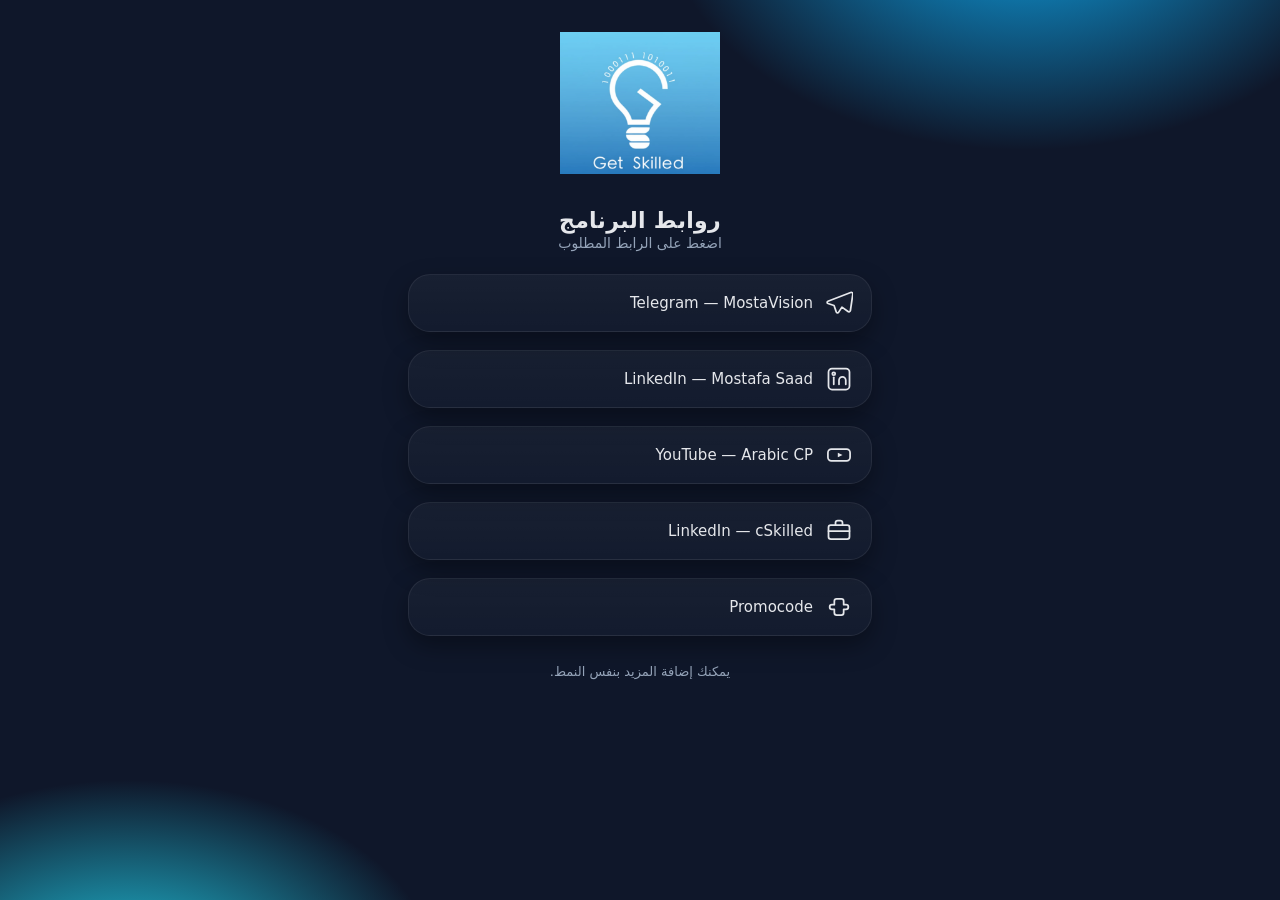
==== index.html @ 05d86dc0 "Sakr" ====
<!DOCTYPE html>
<html lang="ar" dir="rtl">
<head>
  <meta charset="UTF-8" />
  <meta name="viewport" content="width=device-width, initial-scale=1" />
  <title>روابط البرنامج — أيقونات فقط</title>
  <style>
    :root {
      --bg: #0f172a;
      --muted: #94a3b8;
      --accent: #22d3ee;
      --ring: rgba(34, 211, 238, .35);
      --shadow: 0 10px 25px rgba(0,0,0,.35);
      --radius: 22px;
      --gap: 18px;
      --cols-min: 260px;
    }

    * { box-sizing: border-box }
    html, body { height: 100% }
    body {
      margin: 0;
      font-family: "Cairo", system-ui, sans-serif;
      background: radial-gradient(1200px 800px at 80% -10%, #0ea5e9 0%, transparent 30%),
                  radial-gradient(900px 600px at 10% 110%, #22d3ee 0%, transparent 35%),
                  var(--bg);
      color: #e5e7eb;
    }

    .wrap { max-width: 500px; margin: 0 auto; padding: 32px 18px 48px; text-align:center }

    header { margin-bottom:22px }
    header h1 { font-size: 22px; margin: 10px 0 0; letter-spacing: 0.3px }
    .hint { color: var(--muted); font-size: 14px }

    .logo {
      width: 160px; max-width: 80%; margin: 0 auto 20px;
    }

    /* قائمة عمودية */
    .list {
      display: flex;
      flex-direction: column;
      gap: var(--gap);
    }

    .tile {
      position: relative;
      display: flex; align-items: center; gap: 12px;
      padding: 14px 18px;
      border-radius: var(--radius);
      background: linear-gradient(180deg, rgba(255,255,255,.04), rgba(255,255,255,.02));
      border: 1px solid rgba(255,255,255,.07);
      box-shadow: var(--shadow);
      text-decoration: none;
      color: inherit;
      transition: transform .15s ease, border-color .2s ease, box-shadow .2s ease, background .2s ease;
      cursor: pointer;
    }
    .tile:hover {
      transform: translateY(-2px);
      border-color: rgba(34, 211, 238, .45);
      box-shadow: 0 8px 25px var(--ring);
      background: linear-gradient(180deg, rgba(34,211,238,.08), rgba(255,255,255,.03));
    }

    .tile svg { width: 28px; height: 28px }
    .tile span { font-size: 15px }

    footer { margin-top: 28px; text-align: center; color: var(--muted); font-size: 13px }

    #promoBox {
      display: none;
      margin-top: 15px;
      padding: 12px;
      border-radius: var(--radius);
      background: rgba(255,255,255,.1);
      border: 1px dashed var(--accent);
      text-align: center;
      font-size: 16px;
      font-weight: bold;
      color: #fff;
    }
  </style>
</head>
<body>
  <div class="wrap">
    <header>
      <img src="555.jpg" alt="Get Skilled Logo" class="logo">
      <h1>روابط البرنامج</h1>
      <span class="hint">اضغط على الرابط المطلوب</span>
    </header>

    <nav class="list">
      <a class="tile" target="_blank" rel="noopener" href="https://t.me/mostvision">
        <svg viewBox="0 0 24 24" fill="none" stroke="currentColor" stroke-width="1.5" stroke-linecap="round" stroke-linejoin="round"><path d="M22 3L2.5 10.5c-.9.35-.86 1.65.06 1.94l5.2 1.7 1.9 5.64c.3.86 1.47 1.01 1.96.24l2.9-4.47 5.2 3.75c.75.54 1.82.14 2.04-.78L23.9 4.1C24.1 3.27 23.05 2.68 22 3z"/></svg>
        <span>Telegram — MostaVision</span>
      </a>

      <a class="tile" target="_blank" rel="noopener" href="https://www.linkedin.com/in/mostafasaad?utm_source=share&utm_campaign=share_via&utm_content=profile&utm_medium=android_app">
        <svg viewBox="0 0 24 24" fill="none" stroke="currentColor" stroke-width="1.5" stroke-linecap="round" stroke-linejoin="round"><rect x="3" y="3" width="18" height="18" rx="3"/><path d="M7.5 10.5v6"/><circle cx="7.5" cy="7.5" r="1.25"/><path d="M12 16.5v-3.4c0-1.6 1.3-2.9 2.9-2.9s2.9 1.3 2.9 2.9v3.4"/></svg>
        <span>LinkedIn — Mostafa Saad</span>
      </a>

      <a class="tile" target="_blank" rel="noopener" href="https://youtube.com/@arabiccompetitiveprogramming?si=lnjYLus9JtZKduaI">
        <svg viewBox="0 0 24 24" fill="none" stroke="currentColor" stroke-width="1.5" stroke-linecap="round" stroke-linejoin="round"><rect x="2.5" y="7" width="19" height="10" rx="3"/><path d="M11 10l4 2-4 2v-4z" fill="currentColor" stroke="none"/></svg>
        <span>YouTube — Arabic CP</span>
      </a>

      <a class="tile" target="_blank" rel="noopener" href="https://www.linkedin.com/company/cskilled/">
        <svg viewBox="0 0 24 24" fill="none" stroke="currentColor" stroke-width="1.5" stroke-linecap="round" stroke-linejoin="round"><path d="M9 7V5a2 2 0 0 1 2-2h2a2 2 0 0 1 2 2v2"/><rect x="3" y="7" width="18" height="12" rx="2"/><path d="M3 12h18"/></svg>
        <span>LinkedIn — cSkilled</span>
      </a>

      <div class="tile" id="promoTile">
        <svg viewBox="0 0 24 24" fill="none" stroke="currentColor" stroke-width="1.5" stroke-linecap="round" stroke-linejoin="round"><path d="M20 12a2 2 0 0 0-2-2h-2V7a2 2 0 0 0-2-2h-4a2 2 0 0 0-2 2v3H6a2 2 0 0 0-2 2v0a2 2 0 0 0 2 2h2v3a2 2 0 0 0 2 2h4a2 2 0 0 0 2-2v-3h2a2 2 0 0 0 2-2z"/></svg>
        <span>Promocode</span>
      </div>
      <div id="promoBox">MET.CSKILLED10%</div>
    </nav>

    <footer>يمكنك إضافة المزيد بنفس النمط.</footer>
  </div>

  <script>
    document.getElementById('promoTile').addEventListener('click', () => {
      const box = document.getElementById('promoBox');
      box.style.display = box.style.display === 'none' || box.style.display === '' ? 'block' : 'none';
    });
  </script>
</body>
</html>
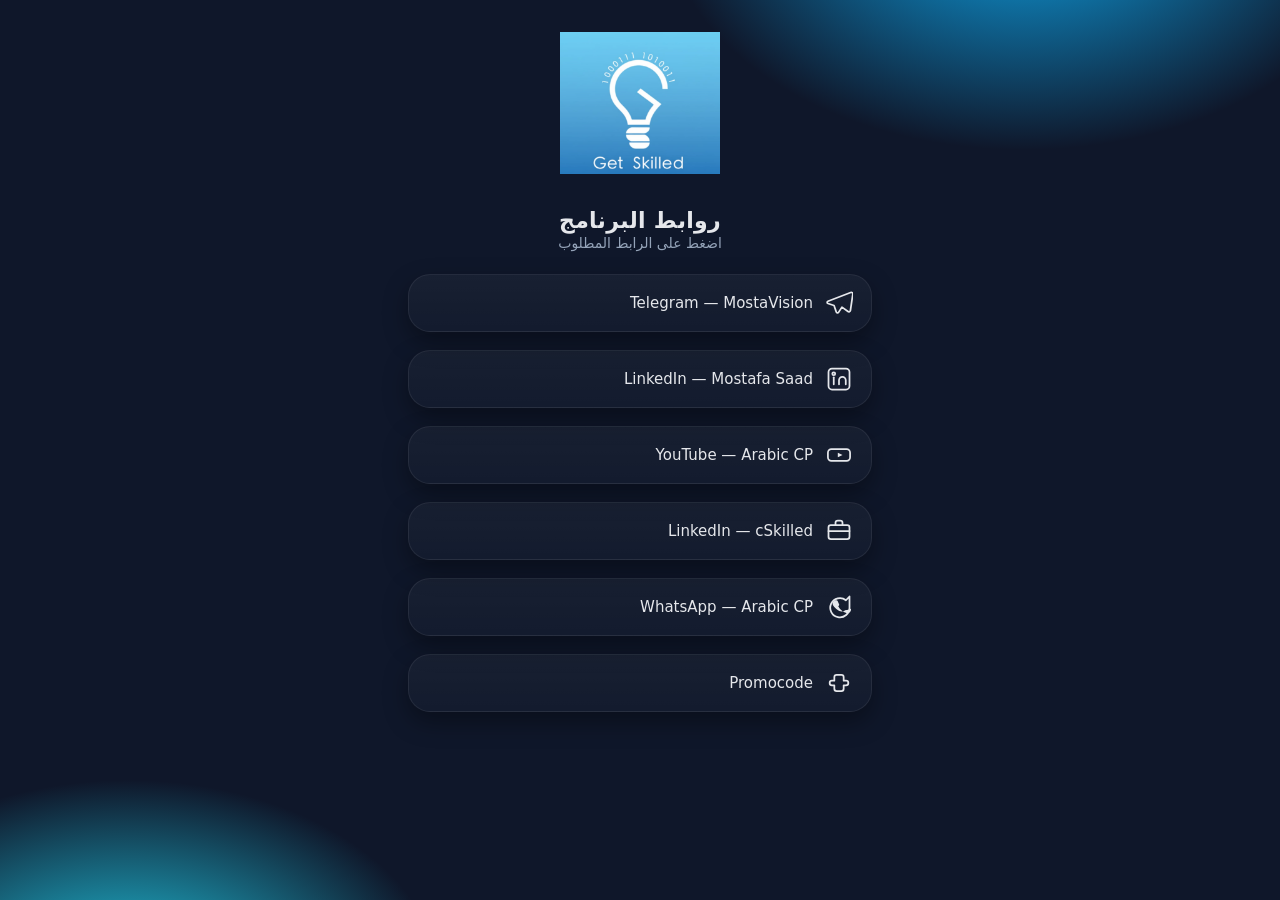
==== commit a949f372: "Sakr" ====
--- a/index.html
+++ b/index.html
@@ -1,132 +1,283 @@
 <!DOCTYPE html>
 <html lang="ar" dir="rtl">
-<head>
-  <meta charset="UTF-8" />
-  <meta name="viewport" content="width=device-width, initial-scale=1" />
-  <title>روابط البرنامج — أيقونات فقط</title>
-  <style>
-    :root {
-      --bg: #0f172a;
-      --muted: #94a3b8;
-      --accent: #22d3ee;
-      --ring: rgba(34, 211, 238, .35);
-      --shadow: 0 10px 25px rgba(0,0,0,.35);
-      --radius: 22px;
-      --gap: 18px;
-      --cols-min: 260px;
-    }
-
-    * { box-sizing: border-box }
-    html, body { height: 100% }
-    body {
-      margin: 0;
-      font-family: "Cairo", system-ui, sans-serif;
-      background: radial-gradient(1200px 800px at 80% -10%, #0ea5e9 0%, transparent 30%),
-                  radial-gradient(900px 600px at 10% 110%, #22d3ee 0%, transparent 35%),
-                  var(--bg);
-      color: #e5e7eb;
-    }
-
-    .wrap { max-width: 500px; margin: 0 auto; padding: 32px 18px 48px; text-align:center }
-
-    header { margin-bottom:22px }
-    header h1 { font-size: 22px; margin: 10px 0 0; letter-spacing: 0.3px }
-    .hint { color: var(--muted); font-size: 14px }
-
-    .logo {
-      width: 160px; max-width: 80%; margin: 0 auto 20px;
-    }
-
-    /* قائمة عمودية */
-    .list {
-      display: flex;
-      flex-direction: column;
-      gap: var(--gap);
-    }
-
-    .tile {
-      position: relative;
-      display: flex; align-items: center; gap: 12px;
-      padding: 14px 18px;
-      border-radius: var(--radius);
-      background: linear-gradient(180deg, rgba(255,255,255,.04), rgba(255,255,255,.02));
-      border: 1px solid rgba(255,255,255,.07);
-      box-shadow: var(--shadow);
-      text-decoration: none;
-      color: inherit;
-      transition: transform .15s ease, border-color .2s ease, box-shadow .2s ease, background .2s ease;
-      cursor: pointer;
-    }
-    .tile:hover {
-      transform: translateY(-2px);
-      border-color: rgba(34, 211, 238, .45);
-      box-shadow: 0 8px 25px var(--ring);
-      background: linear-gradient(180deg, rgba(34,211,238,.08), rgba(255,255,255,.03));
-    }
-
-    .tile svg { width: 28px; height: 28px }
-    .tile span { font-size: 15px }
-
-    footer { margin-top: 28px; text-align: center; color: var(--muted); font-size: 13px }
-
-    #promoBox {
-      display: none;
-      margin-top: 15px;
-      padding: 12px;
-      border-radius: var(--radius);
-      background: rgba(255,255,255,.1);
-      border: 1px dashed var(--accent);
-      text-align: center;
-      font-size: 16px;
-      font-weight: bold;
-      color: #fff;
-    }
-  </style>
-</head>
-<body>
-  <div class="wrap">
-    <header>
-      <img src="555.jpg" alt="Get Skilled Logo" class="logo">
-      <h1>روابط البرنامج</h1>
-      <span class="hint">اضغط على الرابط المطلوب</span>
-    </header>
-
-    <nav class="list">
-      <a class="tile" target="_blank" rel="noopener" href="https://t.me/mostvision">
-        <svg viewBox="0 0 24 24" fill="none" stroke="currentColor" stroke-width="1.5" stroke-linecap="round" stroke-linejoin="round"><path d="M22 3L2.5 10.5c-.9.35-.86 1.65.06 1.94l5.2 1.7 1.9 5.64c.3.86 1.47 1.01 1.96.24l2.9-4.47 5.2 3.75c.75.54 1.82.14 2.04-.78L23.9 4.1C24.1 3.27 23.05 2.68 22 3z"/></svg>
-        <span>Telegram — MostaVision</span>
-      </a>
-
-      <a class="tile" target="_blank" rel="noopener" href="https://www.linkedin.com/in/mostafasaad?utm_source=share&utm_campaign=share_via&utm_content=profile&utm_medium=android_app">
-        <svg viewBox="0 0 24 24" fill="none" stroke="currentColor" stroke-width="1.5" stroke-linecap="round" stroke-linejoin="round"><rect x="3" y="3" width="18" height="18" rx="3"/><path d="M7.5 10.5v6"/><circle cx="7.5" cy="7.5" r="1.25"/><path d="M12 16.5v-3.4c0-1.6 1.3-2.9 2.9-2.9s2.9 1.3 2.9 2.9v3.4"/></svg>
-        <span>LinkedIn — Mostafa Saad</span>
-      </a>
-
-      <a class="tile" target="_blank" rel="noopener" href="https://youtube.com/@arabiccompetitiveprogramming?si=lnjYLus9JtZKduaI">
-        <svg viewBox="0 0 24 24" fill="none" stroke="currentColor" stroke-width="1.5" stroke-linecap="round" stroke-linejoin="round"><rect x="2.5" y="7" width="19" height="10" rx="3"/><path d="M11 10l4 2-4 2v-4z" fill="currentColor" stroke="none"/></svg>
-        <span>YouTube — Arabic CP</span>
-      </a>
-
-      <a class="tile" target="_blank" rel="noopener" href="https://www.linkedin.com/company/cskilled/">
-        <svg viewBox="0 0 24 24" fill="none" stroke="currentColor" stroke-width="1.5" stroke-linecap="round" stroke-linejoin="round"><path d="M9 7V5a2 2 0 0 1 2-2h2a2 2 0 0 1 2 2v2"/><rect x="3" y="7" width="18" height="12" rx="2"/><path d="M3 12h18"/></svg>
-        <span>LinkedIn — cSkilled</span>
-      </a>
-
-      <div class="tile" id="promoTile">
-        <svg viewBox="0 0 24 24" fill="none" stroke="currentColor" stroke-width="1.5" stroke-linecap="round" stroke-linejoin="round"><path d="M20 12a2 2 0 0 0-2-2h-2V7a2 2 0 0 0-2-2h-4a2 2 0 0 0-2 2v3H6a2 2 0 0 0-2 2v0a2 2 0 0 0 2 2h2v3a2 2 0 0 0 2 2h4a2 2 0 0 0 2-2v-3h2a2 2 0 0 0 2-2z"/></svg>
-        <span>Promocode</span>
-      </div>
-      <div id="promoBox">MET.CSKILLED10%</div>
-    </nav>
-
-    <footer>يمكنك إضافة المزيد بنفس النمط.</footer>
-  </div>
-
-  <script>
-    document.getElementById('promoTile').addEventListener('click', () => {
-      const box = document.getElementById('promoBox');
-      box.style.display = box.style.display === 'none' || box.style.display === '' ? 'block' : 'none';
-    });
-  </script>
-</body>
-</html>+  <head>
+    <meta charset="UTF-8" />
+    <meta name="viewport" content="width=device-width, initial-scale=1" />
+    <title>روابط البرنامج — أيقونات فقط</title>
+    <style>
+      :root {
+        --bg: #0f172a;
+        --muted: #94a3b8;
+        --accent: #22d3ee;
+        --ring: rgba(34, 211, 238, 0.35);
+        --shadow: 0 10px 25px rgba(0, 0, 0, 0.35);
+        --radius: 22px;
+        --gap: 18px;
+        --cols-min: 260px;
+      }
+
+      * {
+        box-sizing: border-box;
+      }
+      html,
+      body {
+        height: 100%;
+      }
+      body {
+        margin: 0;
+        font-family: "Cairo", system-ui, sans-serif;
+        background: radial-gradient(
+            1200px 800px at 80% -10%,
+            #0ea5e9 0%,
+            transparent 30%
+          ),
+          radial-gradient(900px 600px at 10% 110%, #22d3ee 0%, transparent 35%),
+          var(--bg);
+        color: #e5e7eb;
+      }
+
+      .wrap {
+        max-width: 500px;
+        margin: 0 auto;
+        padding: 32px 18px 48px;
+        text-align: center;
+      }
+
+      header {
+        margin-bottom: 22px;
+      }
+      header h1 {
+        font-size: 22px;
+        margin: 10px 0 0;
+        letter-spacing: 0.3px;
+      }
+      .hint {
+        color: var(--muted);
+        font-size: 14px;
+      }
+
+      .logo {
+        width: 160px;
+        max-width: 80%;
+        margin: 0 auto 20px;
+      }
+
+      /* قائمة عمودية */
+      .list {
+        display: flex;
+        flex-direction: column;
+        gap: var(--gap);
+      }
+
+      .tile {
+        position: relative;
+        display: flex;
+        align-items: center;
+        gap: 12px;
+        padding: 14px 18px;
+        border-radius: var(--radius);
+        background: linear-gradient(
+          180deg,
+          rgba(255, 255, 255, 0.04),
+          rgba(255, 255, 255, 0.02)
+        );
+        border: 1px solid rgba(255, 255, 255, 0.07);
+        box-shadow: var(--shadow);
+        text-decoration: none;
+        color: inherit;
+        transition: transform 0.15s ease, border-color 0.2s ease,
+          box-shadow 0.2s ease, background 0.2s ease;
+        cursor: pointer;
+      }
+      .tile:hover {
+        transform: translateY(-2px);
+        border-color: rgba(34, 211, 238, 0.45);
+        box-shadow: 0 8px 25px var(--ring);
+        background: linear-gradient(
+          180deg,
+          rgba(34, 211, 238, 0.08),
+          rgba(255, 255, 255, 0.03)
+        );
+      }
+
+      .tile svg {
+        width: 28px;
+        height: 28px;
+      }
+      .tile span {
+        font-size: 15px;
+      }
+
+      footer {
+        margin-top: 28px;
+        text-align: center;
+        color: var(--muted);
+        font-size: 13px;
+      }
+
+      #promoBox {
+        display: none;
+        margin-top: 15px;
+        padding: 12px;
+        border-radius: var(--radius);
+        background: rgba(255, 255, 255, 0.1);
+        border: 1px dashed var(--accent);
+        text-align: center;
+        font-size: 16px;
+        font-weight: bold;
+        color: #fff;
+      }
+    </style>
+  </head>
+  <body>
+    <div class="wrap">
+      <header>
+        <img src="555.jpg" alt="Get Skilled Logo" class="logo" />
+        <h1>روابط البرنامج</h1>
+        <span class="hint">اضغط على الرابط المطلوب</span>
+      </header>
+
+      <nav class="list">
+        <a
+          class="tile"
+          target="_blank"
+          rel="noopener"
+          href="https://t.me/mostvision"
+        >
+          <svg
+            viewBox="0 0 24 24"
+            fill="none"
+            stroke="currentColor"
+            stroke-width="1.5"
+            stroke-linecap="round"
+            stroke-linejoin="round"
+          >
+            <path
+              d="M22 3L2.5 10.5c-.9.35-.86 1.65.06 1.94l5.2 1.7 1.9 5.64c.3.86 1.47 1.01 1.96.24l2.9-4.47 5.2 3.75c.75.54 1.82.14 2.04-.78L23.9 4.1C24.1 3.27 23.05 2.68 22 3z"
+            />
+          </svg>
+          <span>Telegram — MostaVision</span>
+        </a>
+
+        <a
+          class="tile"
+          target="_blank"
+          rel="noopener"
+          href="https://www.linkedin.com/in/mostafasaad?utm_source=share&utm_campaign=share_via&utm_content=profile&utm_medium=android_app"
+        >
+          <svg
+            viewBox="0 0 24 24"
+            fill="none"
+            stroke="currentColor"
+            stroke-width="1.5"
+            stroke-linecap="round"
+            stroke-linejoin="round"
+          >
+            <rect x="3" y="3" width="18" height="18" rx="3" />
+            <path d="M7.5 10.5v6" />
+            <circle cx="7.5" cy="7.5" r="1.25" />
+            <path d="M12 16.5v-3.4c0-1.6 1.3-2.9 2.9-2.9s2.9 1.3 2.9 2.9v3.4" />
+          </svg>
+          <span>LinkedIn — Mostafa Saad</span>
+        </a>
+
+        <a
+          class="tile"
+          target="_blank"
+          rel="noopener"
+          href="https://youtube.com/@arabiccompetitiveprogramming?si=lnjYLus9JtZKduaI"
+        >
+          <svg
+            viewBox="0 0 24 24"
+            fill="none"
+            stroke="currentColor"
+            stroke-width="1.5"
+            stroke-linecap="round"
+            stroke-linejoin="round"
+          >
+            <rect x="2.5" y="7" width="19" height="10" rx="3" />
+            <path d="M11 10l4 2-4 2v-4z" fill="currentColor" stroke="none" />
+          </svg>
+          <span>YouTube — Arabic CP</span>
+        </a>
+
+        <a
+          class="tile"
+          target="_blank"
+          rel="noopener"
+          href="https://www.linkedin.com/company/cskilled/"
+        >
+          <svg
+            viewBox="0 0 24 24"
+            fill="none"
+            stroke="currentColor"
+            stroke-width="1.5"
+            stroke-linecap="round"
+            stroke-linejoin="round"
+          >
+            <path d="M9 7V5a2 2 0 0 1 2-2h2a2 2 0 0 1 2 2v2" />
+            <rect x="3" y="7" width="18" height="12" rx="2" />
+            <path d="M3 12h18" />
+          </svg>
+          <span>LinkedIn — cSkilled</span>
+        </a>
+        <a
+          class="tile"
+          target="_blank"
+          rel="noopener"
+          href="https://chat.whatsapp.com/DXMQc9qQc2PCzNtxANBLPZ?mode=ems_copy_t"
+        >
+          <!-- أيقونة واتس آب مبسطة (يتبع نفس ستايل الـ SVG اللي فوق) -->
+          <svg
+            viewBox="0 0 24 24"
+            fill="none"
+            stroke="currentColor"
+            stroke-width="1.5"
+            stroke-linecap="round"
+            stroke-linejoin="round"
+            width="24"
+            height="24"
+            aria-hidden="true"
+          >
+            <path d="M21 12.25a8.25 8.25 0 1 1-3.03-6.02L21 3v9.25z" />
+            <path
+              d="M17.2 14.7c-.45.5-1.1.9-1.9 1.1-.6.15-1.95.25-4.1-1.1-2.15-1.35-3.5-3.15-3.9-3.6-.4-.45-.8-1.1-.8-1.95 0-.85.45-1.6.9-2.15.45-.55 1.05-.85 1.4-.85.35 0 .7.05 1 .05.3 0 .7-.1 1.05.7.35.8 1.2 2.8 1.3 3.05.1.25.02.6-.35.95-.38.35-.55.55-.1 1.05.45.5 2.3 3.55 5.55 4.8.8.3 1.4.45 1.9.55.6.1 1.15.05 1.6-.35.45-.4 1.3-1.2 1.45-1.9.15-.7.15-1.3.1-1.45-.05-.15-.2-.2-.45-.15-.25.05-1.4.6-1.8.9z"
+              fill="currentColor"
+              stroke="none"
+            />
+          </svg>
+
+          <span>WhatsApp — Arabic CP</span>
+        </a>
+        <div class="tile" id="promoTile">
+          <svg
+            viewBox="0 0 24 24"
+            fill="none"
+            stroke="currentColor"
+            stroke-width="1.5"
+            stroke-linecap="round"
+            stroke-linejoin="round"
+          >
+            <path
+              d="M20 12a2 2 0 0 0-2-2h-2V7a2 2 0 0 0-2-2h-4a2 2 0 0 0-2 2v3H6a2 2 0 0 0-2 2v0a2 2 0 0 0 2 2h2v3a2 2 0 0 0 2 2h4a2 2 0 0 0 2-2v-3h2a2 2 0 0 0 2-2z"
+            />
+          </svg>
+          <span>Promocode</span>
+        </div>
+        <div id="promoBox">MET.CSKILLED10%</div>
+      </nav>
+
+      
+    </div>
+
+    <script>
+      document.getElementById("promoTile").addEventListener("click", () => {
+        const box = document.getElementById("promoBox");
+        box.style.display =
+          box.style.display === "none" || box.style.display === ""
+            ? "block"
+            : "none";
+      });
+    </script>
+  </body>
+</html>
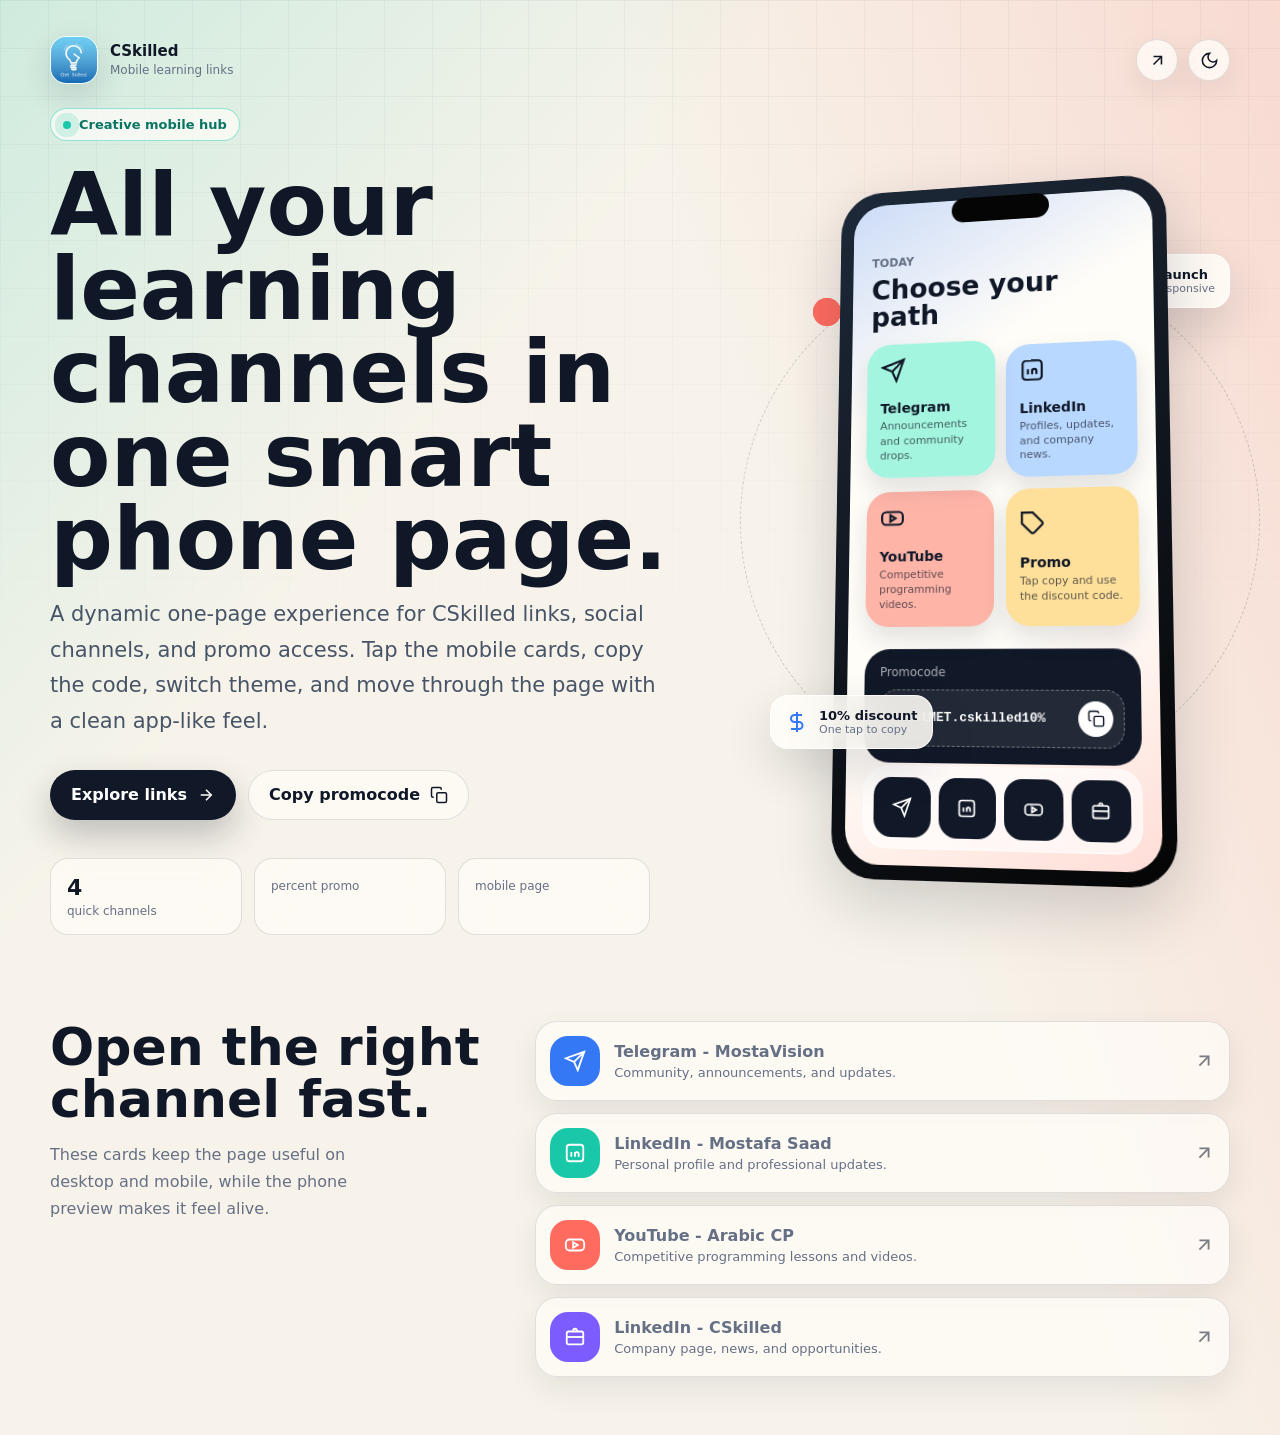
==== commit b92b44a5: "Frist" ====
--- a/index.html
+++ b/index.html
@@ -1,283 +1,978 @@
 <!DOCTYPE html>
-<html lang="ar" dir="rtl">
-  <head>
-    <meta charset="UTF-8" />
-    <meta name="viewport" content="width=device-width, initial-scale=1" />
-    <title>روابط البرنامج — أيقونات فقط</title>
-    <style>
-      :root {
-        --bg: #0f172a;
-        --muted: #94a3b8;
-        --accent: #22d3ee;
-        --ring: rgba(34, 211, 238, 0.35);
-        --shadow: 0 10px 25px rgba(0, 0, 0, 0.35);
-        --radius: 22px;
-        --gap: 18px;
-        --cols-min: 260px;
-      }
-
-      * {
-        box-sizing: border-box;
-      }
-      html,
-      body {
-        height: 100%;
-      }
-      body {
-        margin: 0;
-        font-family: "Cairo", system-ui, sans-serif;
-        background: radial-gradient(
-            1200px 800px at 80% -10%,
-            #0ea5e9 0%,
-            transparent 30%
-          ),
-          radial-gradient(900px 600px at 10% 110%, #22d3ee 0%, transparent 35%),
-          var(--bg);
-        color: #e5e7eb;
-      }
-
-      .wrap {
-        max-width: 500px;
-        margin: 0 auto;
-        padding: 32px 18px 48px;
-        text-align: center;
-      }
-
-      header {
-        margin-bottom: 22px;
-      }
-      header h1 {
-        font-size: 22px;
-        margin: 10px 0 0;
-        letter-spacing: 0.3px;
-      }
-      .hint {
-        color: var(--muted);
-        font-size: 14px;
-      }
-
-      .logo {
-        width: 160px;
-        max-width: 80%;
-        margin: 0 auto 20px;
-      }
-
-      /* قائمة عمودية */
-      .list {
-        display: flex;
-        flex-direction: column;
-        gap: var(--gap);
+<html lang="en">
+<head>
+  <meta charset="UTF-8" />
+  <meta name="viewport" content="width=device-width, initial-scale=1" />
+  <title>CSkilled Mobile Hub</title>
+  <style>
+    :root {
+      --ink: #101828;
+      --muted: #667085;
+      --line: rgba(16, 24, 40, .12);
+      --paper: #fffdf8;
+      --mint: #18c8a8;
+      --coral: #ff6b5f;
+      --amber: #f8b84e;
+      --blue: #3478f6;
+      --violet: #7c5cff;
+      --shadow: 0 22px 60px rgba(16, 24, 40, .18);
+      --radius: 24px;
+    }
+
+    * {
+      box-sizing: border-box;
+    }
+
+    html {
+      scroll-behavior: smooth;
+    }
+
+    body {
+      margin: 0;
+      min-height: 100vh;
+      font-family: Inter, ui-sans-serif, system-ui, -apple-system, BlinkMacSystemFont, "Segoe UI", sans-serif;
+      color: var(--ink);
+      background:
+        linear-gradient(130deg, rgba(24, 200, 168, .18), transparent 32%),
+        linear-gradient(250deg, rgba(255, 107, 95, .18), transparent 38%),
+        #f7f3ea;
+      overflow-x: hidden;
+    }
+
+    body::before {
+      content: "";
+      position: fixed;
+      inset: 0;
+      pointer-events: none;
+      background-image:
+        linear-gradient(rgba(16, 24, 40, .04) 1px, transparent 1px),
+        linear-gradient(90deg, rgba(16, 24, 40, .04) 1px, transparent 1px);
+      background-size: 48px 48px;
+      mask-image: linear-gradient(to bottom, #000, transparent 78%);
+    }
+
+    button,
+    a {
+      font: inherit;
+    }
+
+    .page {
+      position: relative;
+      width: min(1180px, calc(100% - 36px));
+      margin: 0 auto;
+      padding: 24px 0 48px;
+    }
+
+    .topbar {
+      display: flex;
+      align-items: center;
+      justify-content: space-between;
+      gap: 18px;
+      padding: 12px 0 24px;
+    }
+
+    .brand {
+      display: flex;
+      align-items: center;
+      gap: 12px;
+      min-width: 0;
+    }
+
+    .brand img {
+      width: 48px;
+      height: 48px;
+      object-fit: cover;
+      border-radius: 16px;
+      border: 1px solid rgba(255, 255, 255, .8);
+      box-shadow: 0 12px 32px rgba(16, 24, 40, .14);
+    }
+
+    .brand strong {
+      display: block;
+      font-size: 15px;
+      line-height: 1.1;
+    }
+
+    .brand span {
+      display: block;
+      color: var(--muted);
+      font-size: 12px;
+      margin-top: 3px;
+    }
+
+    .nav-actions {
+      display: flex;
+      gap: 10px;
+      align-items: center;
+    }
+
+    .icon-button,
+    .theme-button {
+      width: 42px;
+      height: 42px;
+      display: inline-grid;
+      place-items: center;
+      border-radius: 50%;
+      border: 1px solid var(--line);
+      background: rgba(255, 253, 248, .78);
+      color: var(--ink);
+      cursor: pointer;
+      box-shadow: 0 10px 30px rgba(16, 24, 40, .08);
+      transition: transform .2s ease, background .2s ease;
+    }
+
+    .icon-button:hover,
+    .theme-button:hover {
+      transform: translateY(-2px);
+      background: #ffffff;
+    }
+
+    .hero {
+      display: grid;
+      grid-template-columns: minmax(0, 1fr) minmax(320px, 460px);
+      align-items: center;
+      gap: clamp(28px, 6vw, 88px);
+      min-height: calc(100vh - 122px);
+      padding-bottom: 36px;
+    }
+
+    .hero-copy {
+      position: relative;
+      z-index: 1;
+    }
+
+    .eyebrow {
+      display: inline-flex;
+      align-items: center;
+      gap: 8px;
+      padding: 8px 12px;
+      border: 1px solid rgba(24, 200, 168, .45);
+      border-radius: 999px;
+      background: rgba(255, 253, 248, .72);
+      color: #087563;
+      font-weight: 750;
+      font-size: 13px;
+    }
+
+    .pulse {
+      width: 8px;
+      height: 8px;
+      border-radius: 999px;
+      background: var(--mint);
+      box-shadow: 0 0 0 8px rgba(24, 200, 168, .16);
+    }
+
+    h1 {
+      max-width: 720px;
+      margin: 22px 0 16px;
+      font-size: clamp(42px, 8vw, 88px);
+      line-height: .95;
+      letter-spacing: 0;
+    }
+
+    .lead {
+      max-width: 620px;
+      margin: 0;
+      color: #475467;
+      font-size: clamp(17px, 2vw, 21px);
+      line-height: 1.7;
+    }
+
+    .cta-row {
+      display: flex;
+      flex-wrap: wrap;
+      gap: 12px;
+      margin-top: 30px;
+    }
+
+    .cta {
+      display: inline-flex;
+      align-items: center;
+      justify-content: center;
+      gap: 10px;
+      min-height: 50px;
+      padding: 0 20px;
+      border-radius: 999px;
+      text-decoration: none;
+      border: 1px solid transparent;
+      font-weight: 800;
+      cursor: pointer;
+      transition: transform .22s ease, box-shadow .22s ease, background .22s ease;
+    }
+
+    .cta.primary {
+      color: #fff;
+      background: #111827;
+      box-shadow: 0 16px 34px rgba(17, 24, 39, .24);
+    }
+
+    .cta.secondary {
+      color: var(--ink);
+      background: rgba(255, 253, 248, .7);
+      border-color: var(--line);
+    }
+
+    .cta:hover {
+      transform: translateY(-3px);
+    }
+
+    .metrics {
+      display: grid;
+      grid-template-columns: repeat(3, minmax(0, 1fr));
+      gap: 12px;
+      margin-top: 38px;
+      max-width: 600px;
+    }
+
+    .metric {
+      padding: 16px;
+      border-radius: 18px;
+      border: 1px solid var(--line);
+      background: rgba(255, 253, 248, .68);
+      backdrop-filter: blur(18px);
+    }
+
+    .metric strong {
+      display: block;
+      font-size: 22px;
+    }
+
+    .metric span {
+      display: block;
+      color: var(--muted);
+      font-size: 12px;
+      margin-top: 4px;
+    }
+
+    .phone-stage {
+      position: relative;
+      display: grid;
+      place-items: center;
+      min-height: 620px;
+      perspective: 1200px;
+    }
+
+    .orbit {
+      position: absolute;
+      width: min(92vw, 520px);
+      aspect-ratio: 1;
+      border: 1px dashed rgba(16, 24, 40, .18);
+      border-radius: 50%;
+      animation: spin 18s linear infinite;
+    }
+
+    .orbit::before,
+    .orbit::after {
+      content: "";
+      position: absolute;
+      width: 28px;
+      height: 28px;
+      border-radius: 50%;
+      background: var(--coral);
+      top: 36px;
+      left: 72px;
+      box-shadow: 300px 300px 0 var(--mint);
+    }
+
+    .phone {
+      position: relative;
+      width: min(82vw, 340px);
+      aspect-ratio: 9 / 18.6;
+      padding: 14px;
+      border-radius: 44px;
+      background: linear-gradient(145deg, #1d2939, #050505);
+      box-shadow: var(--shadow);
+      transform: rotateX(7deg) rotateY(-10deg);
+      transition: transform .2s ease;
+    }
+
+    .phone::before {
+      content: "";
+      position: absolute;
+      z-index: 3;
+      top: 12px;
+      left: 50%;
+      width: 102px;
+      height: 26px;
+      transform: translateX(-50%);
+      border-radius: 999px;
+      background: #050505;
+    }
+
+    .screen {
+      position: relative;
+      height: 100%;
+      overflow: hidden;
+      border-radius: 34px;
+      background:
+        linear-gradient(150deg, rgba(52, 120, 246, .25), transparent 28%),
+        linear-gradient(330deg, rgba(255, 107, 95, .22), transparent 34%),
+        var(--paper);
+    }
+
+    .screen-header {
+      padding: 56px 20px 12px;
+    }
+
+    .screen-header p {
+      margin: 0 0 8px;
+      color: var(--muted);
+      font-size: 12px;
+      font-weight: 800;
+      letter-spacing: 0;
+      text-transform: uppercase;
+    }
+
+    .screen-header h2 {
+      margin: 0;
+      font-size: 28px;
+      line-height: 1.05;
+    }
+
+    .app-grid {
+      display: grid;
+      grid-template-columns: repeat(2, minmax(0, 1fr));
+      gap: 12px;
+      padding: 8px 18px;
+    }
+
+    .app-card {
+      min-height: 118px;
+      padding: 14px;
+      border: 0;
+      border-radius: 24px;
+      color: #111827;
+      text-align: left;
+      cursor: pointer;
+      box-shadow: 0 12px 24px rgba(16, 24, 40, .12);
+      transition: transform .2s ease, filter .2s ease;
+    }
+
+    .app-card:hover,
+    .app-card.active {
+      transform: translateY(-5px) scale(1.02);
+      filter: saturate(1.12);
+    }
+
+    .app-card[data-color="mint"] {
+      background: #aaf3df;
+    }
+
+    .app-card[data-color="coral"] {
+      background: #ffb4a8;
+    }
+
+    .app-card[data-color="blue"] {
+      background: #b9d8ff;
+    }
+
+    .app-card[data-color="amber"] {
+      background: #ffe09a;
+    }
+
+    .app-card svg {
+      display: block;
+      width: 26px;
+      height: 26px;
+      margin-bottom: 18px;
+    }
+
+    .app-card strong {
+      display: block;
+      font-size: 14px;
+    }
+
+    .app-card span {
+      display: block;
+      margin-top: 4px;
+      color: rgba(17, 24, 39, .68);
+      font-size: 11px;
+      line-height: 1.35;
+    }
+
+    .promo-panel {
+      margin: 14px 18px 0;
+      padding: 16px;
+      border-radius: 26px;
+      color: #fff;
+      background: #111827;
+      box-shadow: inset 0 1px 0 rgba(255, 255, 255, .12);
+    }
+
+    .promo-panel span {
+      display: block;
+      color: rgba(255, 255, 255, .66);
+      font-size: 12px;
+    }
+
+    .promo-code {
+      display: flex;
+      align-items: center;
+      justify-content: space-between;
+      gap: 10px;
+      margin-top: 10px;
+      padding: 10px;
+      border-radius: 18px;
+      background: rgba(255, 255, 255, .08);
+      border: 1px dashed rgba(255, 255, 255, .34);
+      font-size: 13px;
+      font-weight: 900;
+      overflow-wrap: anywhere;
+    }
+
+    .copy-code {
+      flex: 0 0 auto;
+      width: 34px;
+      height: 34px;
+      display: inline-grid;
+      place-items: center;
+      border: 0;
+      border-radius: 50%;
+      color: var(--ink);
+      background: #fff;
+      cursor: pointer;
+    }
+
+    .dock {
+      position: absolute;
+      left: 18px;
+      right: 18px;
+      bottom: 16px;
+      display: grid;
+      grid-template-columns: repeat(4, 1fr);
+      gap: 8px;
+      padding: 10px;
+      border-radius: 24px;
+      background: rgba(255, 255, 255, .65);
+      backdrop-filter: blur(18px);
+      border: 1px solid rgba(255, 255, 255, .7);
+    }
+
+    .dock a {
+      display: grid;
+      place-items: center;
+      aspect-ratio: 1;
+      border-radius: 18px;
+      color: #fff;
+      background: #111827;
+      text-decoration: none;
+      transition: transform .2s ease;
+    }
+
+    .dock a:hover {
+      transform: translateY(-4px);
+    }
+
+    .floating-card {
+      position: absolute;
+      display: flex;
+      align-items: center;
+      gap: 10px;
+      padding: 12px 14px;
+      border-radius: 18px;
+      background: rgba(255, 253, 248, .88);
+      border: 1px solid rgba(255, 255, 255, .88);
+      box-shadow: 0 18px 48px rgba(16, 24, 40, .14);
+      backdrop-filter: blur(18px);
+      animation: float 4.8s ease-in-out infinite;
+    }
+
+    .floating-card.top {
+      top: 84px;
+      right: 0;
+    }
+
+    .floating-card.bottom {
+      left: 0;
+      bottom: 124px;
+      animation-delay: -1.5s;
+    }
+
+    .floating-card svg {
+      width: 24px;
+      height: 24px;
+      color: var(--blue);
+    }
+
+    .floating-card strong {
+      display: block;
+      font-size: 13px;
+    }
+
+    .floating-card span {
+      display: block;
+      color: var(--muted);
+      font-size: 11px;
+    }
+
+    .links-section {
+      display: grid;
+      grid-template-columns: .8fr 1.2fr;
+      gap: 22px;
+      align-items: start;
+      padding: 50px 0 10px;
+    }
+
+    .section-title h2 {
+      margin: 0;
+      font-size: clamp(30px, 5vw, 52px);
+      line-height: 1;
+      letter-spacing: 0;
+    }
+
+    .section-title p {
+      max-width: 360px;
+      color: var(--muted);
+      line-height: 1.7;
+    }
+
+    .link-list {
+      display: grid;
+      gap: 12px;
+    }
+
+    .tile {
+      display: grid;
+      grid-template-columns: 50px minmax(0, 1fr) 32px;
+      align-items: center;
+      gap: 14px;
+      min-height: 78px;
+      padding: 14px;
+      border-radius: 22px;
+      border: 1px solid var(--line);
+      background: rgba(255, 253, 248, .72);
+      text-decoration: none;
+      color: var(--ink);
+      box-shadow: 0 12px 30px rgba(16, 24, 40, .08);
+      transition: transform .2s ease, background .2s ease, border-color .2s ease;
+    }
+
+    .tile:hover {
+      transform: translateX(6px);
+      background: #fff;
+      border-color: rgba(52, 120, 246, .32);
+    }
+
+    .tile-icon {
+      display: grid;
+      place-items: center;
+      width: 50px;
+      height: 50px;
+      border-radius: 18px;
+      color: #fff;
+      background: var(--blue);
+    }
+
+    .tile:nth-child(2) .tile-icon {
+      background: var(--mint);
+    }
+
+    .tile:nth-child(3) .tile-icon {
+      background: var(--coral);
+    }
+
+    .tile:nth-child(4) .tile-icon {
+      background: var(--violet);
+    }
+
+    .tile strong {
+      display: block;
+      font-size: 16px;
+    }
+
+    .tile-copy,
+    .tile-copy span {
+      display: block;
+      margin-top: 4px;
+      color: var(--muted);
+      font-size: 13px;
+    }
+
+    .tile-copy {
+      margin-top: 0;
+    }
+
+    .arrow {
+      justify-self: end;
+      opacity: .55;
+    }
+
+    .toast {
+      position: fixed;
+      left: 50%;
+      bottom: 24px;
+      z-index: 10;
+      transform: translate(-50%, 90px);
+      padding: 12px 16px;
+      border-radius: 999px;
+      color: #fff;
+      background: #111827;
+      box-shadow: 0 16px 40px rgba(16, 24, 40, .22);
+      opacity: 0;
+      transition: transform .25s ease, opacity .25s ease;
+    }
+
+    .toast.show {
+      transform: translate(-50%, 0);
+      opacity: 1;
+    }
+
+    .dark {
+      color: #f9fafb;
+      background:
+        linear-gradient(130deg, rgba(24, 200, 168, .14), transparent 32%),
+        linear-gradient(250deg, rgba(255, 107, 95, .14), transparent 38%),
+        #111827;
+    }
+
+    .dark .lead,
+    .dark .section-title p,
+    .dark .brand span,
+      .dark .tile-copy,
+      .dark .tile-copy span,
+    .dark .metric span {
+      color: #b7c0ce;
+    }
+
+    .dark .icon-button,
+    .dark .theme-button,
+    .dark .metric,
+    .dark .tile,
+    .dark .floating-card,
+    .dark .eyebrow {
+      color: #f9fafb;
+      background: rgba(31, 41, 55, .74);
+      border-color: rgba(255, 255, 255, .12);
+    }
+
+    .dark .cta.secondary {
+      color: #f9fafb;
+      background: rgba(31, 41, 55, .72);
+      border-color: rgba(255, 255, 255, .14);
+    }
+
+    .dark .screen {
+      background:
+        linear-gradient(150deg, rgba(52, 120, 246, .22), transparent 28%),
+        linear-gradient(330deg, rgba(255, 107, 95, .18), transparent 34%),
+        #e9eef6;
+      color: var(--ink);
+    }
+
+    .dark .floating-card span {
+      color: #b7c0ce;
+    }
+
+    @keyframes spin {
+      to {
+        transform: rotate(1turn);
+      }
+    }
+
+    @keyframes float {
+      0%, 100% {
+        transform: translateY(0);
+      }
+
+      50% {
+        transform: translateY(-14px);
+      }
+    }
+
+    @media (max-width: 900px) {
+      .hero {
+        grid-template-columns: 1fr;
+        min-height: auto;
+      }
+
+      .phone-stage {
+        min-height: 580px;
+        order: -1;
+      }
+
+      .links-section {
+        grid-template-columns: 1fr;
+      }
+    }
+
+    @media (max-width: 620px) {
+      .page {
+        width: min(100% - 24px, 1180px);
+        padding-top: 14px;
+      }
+
+      .topbar {
+        padding-bottom: 18px;
+      }
+
+      .nav-actions .icon-button {
+        display: none;
+      }
+
+      h1 {
+        font-size: 44px;
+      }
+
+      .metrics {
+        grid-template-columns: 1fr;
+      }
+
+      .phone-stage {
+        min-height: 540px;
+      }
+
+      .phone {
+        width: min(88vw, 310px);
+        transform: rotateX(4deg) rotateY(-4deg);
+      }
+
+      .floating-card {
+        display: none;
       }
 
       .tile {
-        position: relative;
-        display: flex;
-        align-items: center;
-        gap: 12px;
-        padding: 14px 18px;
-        border-radius: var(--radius);
-        background: linear-gradient(
-          180deg,
-          rgba(255, 255, 255, 0.04),
-          rgba(255, 255, 255, 0.02)
-        );
-        border: 1px solid rgba(255, 255, 255, 0.07);
-        box-shadow: var(--shadow);
-        text-decoration: none;
-        color: inherit;
-        transition: transform 0.15s ease, border-color 0.2s ease,
-          box-shadow 0.2s ease, background 0.2s ease;
-        cursor: pointer;
-      }
-      .tile:hover {
-        transform: translateY(-2px);
-        border-color: rgba(34, 211, 238, 0.45);
-        box-shadow: 0 8px 25px var(--ring);
-        background: linear-gradient(
-          180deg,
-          rgba(34, 211, 238, 0.08),
-          rgba(255, 255, 255, 0.03)
-        );
-      }
-
-      .tile svg {
-        width: 28px;
-        height: 28px;
-      }
-      .tile span {
-        font-size: 15px;
-      }
-
-      footer {
-        margin-top: 28px;
-        text-align: center;
-        color: var(--muted);
-        font-size: 13px;
-      }
-
-      #promoBox {
-        display: none;
-        margin-top: 15px;
-        padding: 12px;
-        border-radius: var(--radius);
-        background: rgba(255, 255, 255, 0.1);
-        border: 1px dashed var(--accent);
-        text-align: center;
-        font-size: 16px;
-        font-weight: bold;
-        color: #fff;
-      }
-    </style>
-  </head>
-  <body>
-    <div class="wrap">
-      <header>
-        <img src="555.jpg" alt="Get Skilled Logo" class="logo" />
-        <h1>روابط البرنامج</h1>
-        <span class="hint">اضغط على الرابط المطلوب</span>
-      </header>
-
-      <nav class="list">
-        <a
-          class="tile"
-          target="_blank"
-          rel="noopener"
-          href="https://t.me/mostvision"
-        >
-          <svg
-            viewBox="0 0 24 24"
-            fill="none"
-            stroke="currentColor"
-            stroke-width="1.5"
-            stroke-linecap="round"
-            stroke-linejoin="round"
-          >
-            <path
-              d="M22 3L2.5 10.5c-.9.35-.86 1.65.06 1.94l5.2 1.7 1.9 5.64c.3.86 1.47 1.01 1.96.24l2.9-4.47 5.2 3.75c.75.54 1.82.14 2.04-.78L23.9 4.1C24.1 3.27 23.05 2.68 22 3z"
-            />
-          </svg>
-          <span>Telegram — MostaVision</span>
+        grid-template-columns: 46px minmax(0, 1fr) 24px;
+      }
+    }
+  </style>
+</head>
+<body>
+  <main class="page">
+    <header class="topbar" aria-label="Page header">
+      <div class="brand">
+        <img src="skiled.jpeg" alt="CSkilled logo" />
+        <div>
+          <strong>CSkilled</strong>
+          <span>Mobile learning links</span>
+        </div>
+      </div>
+
+      <div class="nav-actions">
+        <a class="icon-button" href="#links" aria-label="Go to links" title="Go to links">
+          <svg width="19" height="19" viewBox="0 0 24 24" fill="none" stroke="currentColor" stroke-width="2"><path d="M7 7h10v10"/><path d="M7 17 17 7"/></svg>
         </a>
-
-        <a
-          class="tile"
-          target="_blank"
-          rel="noopener"
-          href="https://www.linkedin.com/in/mostafasaad?utm_source=share&utm_campaign=share_via&utm_content=profile&utm_medium=android_app"
-        >
-          <svg
-            viewBox="0 0 24 24"
-            fill="none"
-            stroke="currentColor"
-            stroke-width="1.5"
-            stroke-linecap="round"
-            stroke-linejoin="round"
-          >
-            <rect x="3" y="3" width="18" height="18" rx="3" />
-            <path d="M7.5 10.5v6" />
-            <circle cx="7.5" cy="7.5" r="1.25" />
-            <path d="M12 16.5v-3.4c0-1.6 1.3-2.9 2.9-2.9s2.9 1.3 2.9 2.9v3.4" />
-          </svg>
-          <span>LinkedIn — Mostafa Saad</span>
+        <button class="theme-button" id="themeToggle" aria-label="Toggle theme" title="Toggle theme">
+          <svg width="19" height="19" viewBox="0 0 24 24" fill="none" stroke="currentColor" stroke-width="2"><path d="M12 3a6 6 0 0 0 9 9 9 9 0 1 1-9-9Z"/></svg>
+        </button>
+      </div>
+    </header>
+
+    <section class="hero" aria-label="Mobile landing section">
+      <div class="hero-copy">
+        <div class="eyebrow"><span class="pulse"></span>Creative mobile hub</div>
+        <h1>All your learning channels in one smart phone page.</h1>
+        <p class="lead">
+          A dynamic one-page experience for CSkilled links, social channels, and promo access.
+          Tap the mobile cards, copy the code, switch theme, and move through the page with a clean app-like feel.
+        </p>
+
+        <div class="cta-row">
+          <a class="cta primary" href="#links">
+            Explore links
+            <svg width="18" height="18" viewBox="0 0 24 24" fill="none" stroke="currentColor" stroke-width="2"><path d="M5 12h14"/><path d="m12 5 7 7-7 7"/></svg>
+          </a>
+          <button class="cta secondary" id="heroCopy">
+            Copy promocode
+            <svg width="18" height="18" viewBox="0 0 24 24" fill="none" stroke="currentColor" stroke-width="2"><rect x="9" y="9" width="13" height="13" rx="2"/><path d="M5 15H4a2 2 0 0 1-2-2V4a2 2 0 0 1 2-2h9a2 2 0 0 1 2 2v1"/></svg>
+          </button>
+        </div>
+
+        <div class="metrics" aria-label="Highlights">
+          <div class="metric">
+            <strong data-count="4">0</strong>
+            <span>quick channels</span>
+          </div>
+          <div class="metric">
+            <strong ></strong>
+            <span>percent promo</span>
+          </div>
+          <div class="metric">
+            <strong ></strong>
+            <span>mobile page</span>
+          </div>
+        </div>
+      </div>
+
+      <div class="phone-stage">
+        <div class="orbit"></div>
+
+        <div class="floating-card top">
+          <svg viewBox="0 0 24 24" fill="none" stroke="currentColor" stroke-width="2"><path d="M20 6 9 17l-5-5"/></svg>
+          <div>
+            <strong>Ready to launch</strong>
+            <span>Fast, clean, responsive</span>
+          </div>
+        </div>
+
+        <div class="phone" id="phone">
+          <div class="screen">
+            <div class="screen-header">
+              <p id="statusText">Today</p>
+              <h2 id="cardTitle">Choose your path</h2>
+            </div>
+
+            <div class="app-grid">
+              <button class="app-card active" data-title="Join Telegram" data-color="mint">
+                <svg viewBox="0 0 24 24" fill="none" stroke="currentColor" stroke-width="2"><path d="m22 2-7 20-4-9-9-4Z"/><path d="M22 2 11 13"/></svg>
+                <strong>Telegram</strong>
+                <span>Announcements and community drops.</span>
+              </button>
+              <button class="app-card" data-title="Build your network" data-color="blue">
+                <svg viewBox="0 0 24 24" fill="none" stroke="currentColor" stroke-width="2"><rect x="3" y="3" width="18" height="18" rx="3"/><path d="M8 11v5"/><path d="M8 8v.01"/><path d="M12 16v-5"/><path d="M16 16v-3a2 2 0 0 0-4 0"/></svg>
+                <strong>LinkedIn</strong>
+                <span>Profiles, updates, and company news.</span>
+              </button>
+              <button class="app-card" data-title="Watch Arabic CP" data-color="coral">
+                <svg viewBox="0 0 24 24" fill="none" stroke="currentColor" stroke-width="2"><rect x="2" y="6" width="20" height="12" rx="4"/><path d="m10 9 5 3-5 3Z"/></svg>
+                <strong>YouTube</strong>
+                <span>Competitive programming videos.</span>
+              </button>
+              <button class="app-card" data-title="Unlock your discount" data-color="amber">
+                <svg viewBox="0 0 24 24" fill="none" stroke="currentColor" stroke-width="2"><path d="M20.59 13.41 13.42 20.6a2 2 0 0 1-2.83 0L2 12V2h10l8.59 8.59a2 2 0 0 1 0 2.82Z"/><path d="M7 7h.01"/></svg>
+                <strong>Promo</strong>
+                <span>Tap copy and use the discount code.</span>
+              </button>
+            </div>
+
+            <div class="promo-panel">
+              <span>Promocode</span>
+              <div class="promo-code">
+                <code id="promoText">QuestMET.cskilled10%</code>
+                <button class="copy-code" id="copyCode" aria-label="Copy promocode">
+                  <svg width="17" height="17" viewBox="0 0 24 24" fill="none" stroke="currentColor" stroke-width="2"><rect x="9" y="9" width="13" height="13" rx="2"/><path d="M5 15H4a2 2 0 0 1-2-2V4a2 2 0 0 1 2-2h9a2 2 0 0 1 2 2v1"/></svg>
+                </button>
+              </div>
+            </div>
+
+            <nav class="dock" aria-label="Quick links">
+              <a href="https://t.me/mostvision" target="_blank" rel="noopener" aria-label="Telegram">
+                <svg width="20" height="20" viewBox="0 0 24 24" fill="none" stroke="currentColor" stroke-width="2"><path d="m22 2-7 20-4-9-9-4Z"/><path d="M22 2 11 13"/></svg>
+              </a>
+              <a href="https://www.linkedin.com/in/mostafasaad?utm_source=share&utm_campaign=share_via&utm_content=profile&utm_medium=android_app" target="_blank" rel="noopener" aria-label="Mostafa Saad LinkedIn">
+                <svg width="20" height="20" viewBox="0 0 24 24" fill="none" stroke="currentColor" stroke-width="2"><rect x="3" y="3" width="18" height="18" rx="3"/><path d="M8 11v5"/><path d="M8 8v.01"/><path d="M12 16v-5"/><path d="M16 16v-3a2 2 0 0 0-4 0"/></svg>
+              </a>
+              <a href="https://youtube.com/@arabiccompetitiveprogramming?si=lnjYLus9JtZKduaI" target="_blank" rel="noopener" aria-label="YouTube">
+                <svg width="20" height="20" viewBox="0 0 24 24" fill="none" stroke="currentColor" stroke-width="2"><rect x="2" y="6" width="20" height="12" rx="4"/><path d="m10 9 5 3-5 3Z"/></svg>
+              </a>
+              <a href="https://www.linkedin.com/company/cskilled/" target="_blank" rel="noopener" aria-label="CSkilled LinkedIn">
+                <svg width="20" height="20" viewBox="0 0 24 24" fill="none" stroke="currentColor" stroke-width="2"><path d="M10 6V5a2 2 0 0 1 2-2h0a2 2 0 0 1 2 2v1"/><rect x="3" y="6" width="18" height="14" rx="2"/><path d="M3 12h18"/></svg>
+              </a>
+            </nav>
+          </div>
+        </div>
+
+        <div class="floating-card bottom">
+          <svg viewBox="0 0 24 24" fill="none" stroke="currentColor" stroke-width="2"><path d="M12 2v20"/><path d="M17 5H9.5a3.5 3.5 0 0 0 0 7H14a3.5 3.5 0 0 1 0 7H6"/></svg>
+          <div>
+            <strong>10% discount</strong>
+            <span>One tap to copy</span>
+          </div>
+        </div>
+      </div>
+    </section>
+
+    <section class="links-section" id="links" aria-label="Important links">
+      <div class="section-title">
+        <h2>Open the right channel fast.</h2>
+        <p>These cards keep the page useful on desktop and mobile, while the phone preview makes it feel alive.</p>
+      </div>
+
+      <div class="link-list">
+        <a class="tile" target="_blank" rel="noopener" href="https://t.me/mostvision">
+          <span class="tile-icon"><svg width="22" height="22" viewBox="0 0 24 24" fill="none" stroke="currentColor" stroke-width="2"><path d="m22 2-7 20-4-9-9-4Z"/><path d="M22 2 11 13"/></svg></span>
+          <span class="tile-copy"><strong>Telegram - MostaVision</strong><span>Community, announcements, and updates.</span></span>
+          <svg class="arrow" width="22" height="22" viewBox="0 0 24 24" fill="none" stroke="currentColor" stroke-width="2"><path d="M7 7h10v10"/><path d="M7 17 17 7"/></svg>
         </a>
 
-        <a
-          class="tile"
-          target="_blank"
-          rel="noopener"
-          href="https://youtube.com/@arabiccompetitiveprogramming?si=lnjYLus9JtZKduaI"
-        >
-          <svg
-            viewBox="0 0 24 24"
-            fill="none"
-            stroke="currentColor"
-            stroke-width="1.5"
-            stroke-linecap="round"
-            stroke-linejoin="round"
-          >
-            <rect x="2.5" y="7" width="19" height="10" rx="3" />
-            <path d="M11 10l4 2-4 2v-4z" fill="currentColor" stroke="none" />
-          </svg>
-          <span>YouTube — Arabic CP</span>
+        <a class="tile" target="_blank" rel="noopener" href="https://www.linkedin.com/in/mostafasaad?utm_source=share&utm_campaign=share_via&utm_content=profile&utm_medium=android_app">
+          <span class="tile-icon"><svg width="22" height="22" viewBox="0 0 24 24" fill="none" stroke="currentColor" stroke-width="2"><rect x="3" y="3" width="18" height="18" rx="3"/><path d="M8 11v5"/><path d="M8 8v.01"/><path d="M12 16v-5"/><path d="M16 16v-3a2 2 0 0 0-4 0"/></svg></span>
+          <span class="tile-copy"><strong>LinkedIn - Mostafa Saad</strong><span>Personal profile and professional updates.</span></span>
+          <svg class="arrow" width="22" height="22" viewBox="0 0 24 24" fill="none" stroke="currentColor" stroke-width="2"><path d="M7 7h10v10"/><path d="M7 17 17 7"/></svg>
         </a>
 
-        <a
-          class="tile"
-          target="_blank"
-          rel="noopener"
-          href="https://www.linkedin.com/company/cskilled/"
-        >
-          <svg
-            viewBox="0 0 24 24"
-            fill="none"
-            stroke="currentColor"
-            stroke-width="1.5"
-            stroke-linecap="round"
-            stroke-linejoin="round"
-          >
-            <path d="M9 7V5a2 2 0 0 1 2-2h2a2 2 0 0 1 2 2v2" />
-            <rect x="3" y="7" width="18" height="12" rx="2" />
-            <path d="M3 12h18" />
-          </svg>
-          <span>LinkedIn — cSkilled</span>
+        <a class="tile" target="_blank" rel="noopener" href="https://youtube.com/@arabiccompetitiveprogramming?si=lnjYLus9JtZKduaI">
+          <span class="tile-icon"><svg width="22" height="22" viewBox="0 0 24 24" fill="none" stroke="currentColor" stroke-width="2"><rect x="2" y="6" width="20" height="12" rx="4"/><path d="m10 9 5 3-5 3Z"/></svg></span>
+          <span class="tile-copy"><strong>YouTube - Arabic CP</strong><span>Competitive programming lessons and videos.</span></span>
+          <svg class="arrow" width="22" height="22" viewBox="0 0 24 24" fill="none" stroke="currentColor" stroke-width="2"><path d="M7 7h10v10"/><path d="M7 17 17 7"/></svg>
         </a>
-        <a
-          class="tile"
-          target="_blank"
-          rel="noopener"
-          href="https://chat.whatsapp.com/DXMQc9qQc2PCzNtxANBLPZ?mode=ems_copy_t"
-        >
-          <!-- أيقونة واتس آب مبسطة (يتبع نفس ستايل الـ SVG اللي فوق) -->
-          <svg
-            viewBox="0 0 24 24"
-            fill="none"
-            stroke="currentColor"
-            stroke-width="1.5"
-            stroke-linecap="round"
-            stroke-linejoin="round"
-            width="24"
-            height="24"
-            aria-hidden="true"
-          >
-            <path d="M21 12.25a8.25 8.25 0 1 1-3.03-6.02L21 3v9.25z" />
-            <path
-              d="M17.2 14.7c-.45.5-1.1.9-1.9 1.1-.6.15-1.95.25-4.1-1.1-2.15-1.35-3.5-3.15-3.9-3.6-.4-.45-.8-1.1-.8-1.95 0-.85.45-1.6.9-2.15.45-.55 1.05-.85 1.4-.85.35 0 .7.05 1 .05.3 0 .7-.1 1.05.7.35.8 1.2 2.8 1.3 3.05.1.25.02.6-.35.95-.38.35-.55.55-.1 1.05.45.5 2.3 3.55 5.55 4.8.8.3 1.4.45 1.9.55.6.1 1.15.05 1.6-.35.45-.4 1.3-1.2 1.45-1.9.15-.7.15-1.3.1-1.45-.05-.15-.2-.2-.45-.15-.25.05-1.4.6-1.8.9z"
-              fill="currentColor"
-              stroke="none"
-            />
-          </svg>
-
-          <span>WhatsApp — Arabic CP</span>
+
+        <a class="tile" target="_blank" rel="noopener" href="https://www.linkedin.com/company/cskilled/">
+          <span class="tile-icon"><svg width="22" height="22" viewBox="0 0 24 24" fill="none" stroke="currentColor" stroke-width="2"><path d="M10 6V5a2 2 0 0 1 2-2h0a2 2 0 0 1 2 2v1"/><rect x="3" y="6" width="18" height="14" rx="2"/><path d="M3 12h18"/></svg></span>
+          <span class="tile-copy"><strong>LinkedIn - CSkilled</strong><span>Company page, news, and opportunities.</span></span>
+          <svg class="arrow" width="22" height="22" viewBox="0 0 24 24" fill="none" stroke="currentColor" stroke-width="2"><path d="M7 7h10v10"/><path d="M7 17 17 7"/></svg>
         </a>
-        <div class="tile" id="promoTile">
-          <svg
-            viewBox="0 0 24 24"
-            fill="none"
-            stroke="currentColor"
-            stroke-width="1.5"
-            stroke-linecap="round"
-            stroke-linejoin="round"
-          >
-            <path
-              d="M20 12a2 2 0 0 0-2-2h-2V7a2 2 0 0 0-2-2h-4a2 2 0 0 0-2 2v3H6a2 2 0 0 0-2 2v0a2 2 0 0 0 2 2h2v3a2 2 0 0 0 2 2h4a2 2 0 0 0 2-2v-3h2a2 2 0 0 0 2-2z"
-            />
-          </svg>
-          <span>Promocode</span>
-        </div>
-        <div id="promoBox">MET.CSKILLED10%</div>
-      </nav>
-
-      
-    </div>
-
-    <script>
-      document.getElementById("promoTile").addEventListener("click", () => {
-        const box = document.getElementById("promoBox");
-        box.style.display =
-          box.style.display === "none" || box.style.display === ""
-            ? "block"
-            : "none";
+      </div>
+    </section>
+  </main>
+
+  <div class="toast" id="toast" role="status" aria-live="polite">Promocode copied</div>
+
+  <script>
+    const body = document.body;
+    const phone = document.getElementById("phone");
+    const cards = document.querySelectorAll(".app-card");
+    const title = document.getElementById("cardTitle");
+    const statusText = document.getElementById("statusText");
+    const toast = document.getElementById("toast");
+    const promoText = document.getElementById("promoText").textContent;
+
+    document.getElementById("themeToggle").addEventListener("click", () => {
+      body.classList.toggle("dark");
+    });
+
+    cards.forEach((card) => {
+      card.addEventListener("click", () => {
+        cards.forEach((item) => item.classList.remove("active"));
+        card.classList.add("active");
+        title.textContent = card.dataset.title;
+        statusText.textContent = `${card.textContent.trim().split(/\s+/)[0]} selected`;
       });
-    </script>
-  </body>
+    });
+
+    const copyPromo = async () => {
+      try {
+        await navigator.clipboard.writeText(promoText);
+        showToast("Promocode copied");
+      } catch (error) {
+        showToast(promoText);
+      }
+    };
+
+    document.getElementById("copyCode").addEventListener("click", copyPromo);
+    document.getElementById("heroCopy").addEventListener("click", copyPromo);
+
+    function showToast(message) {
+      toast.textContent = message;
+      toast.classList.add("show");
+      window.clearTimeout(showToast.timer);
+      showToast.timer = window.setTimeout(() => toast.classList.remove("show"), 1800);
+    }
+
+    document.addEventListener("pointermove", (event) => {
+      if (window.innerWidth < 760) return;
+      const x = (event.clientX / window.innerWidth - .5) * 18;
+      const y = (event.clientY / window.innerHeight - .5) * -14;
+      phone.style.transform = `rotateX(${7 + y}deg) rotateY(${-10 + x}deg)`;
+    });
+
+    const counters = document.querySelectorAll("[data-count]");
+    const counterObserver = new IntersectionObserver((entries) => {
+      entries.forEach((entry) => {
+        if (!entry.isIntersecting) return;
+        const number = entry.target;
+        const target = Number(number.dataset.count);
+        let current = 0;
+        const tick = () => {
+          current += Math.max(1, Math.ceil(target / 24));
+          number.textContent = current >= target ? target : current;
+          if (current < target) requestAnimationFrame(tick);
+        };
+        tick();
+        counterObserver.unobserve(number);
+      });
+    }, { threshold: .6 });
+
+    counters.forEach((counter) => counterObserver.observe(counter));
+  </script>
+</body>
 </html>
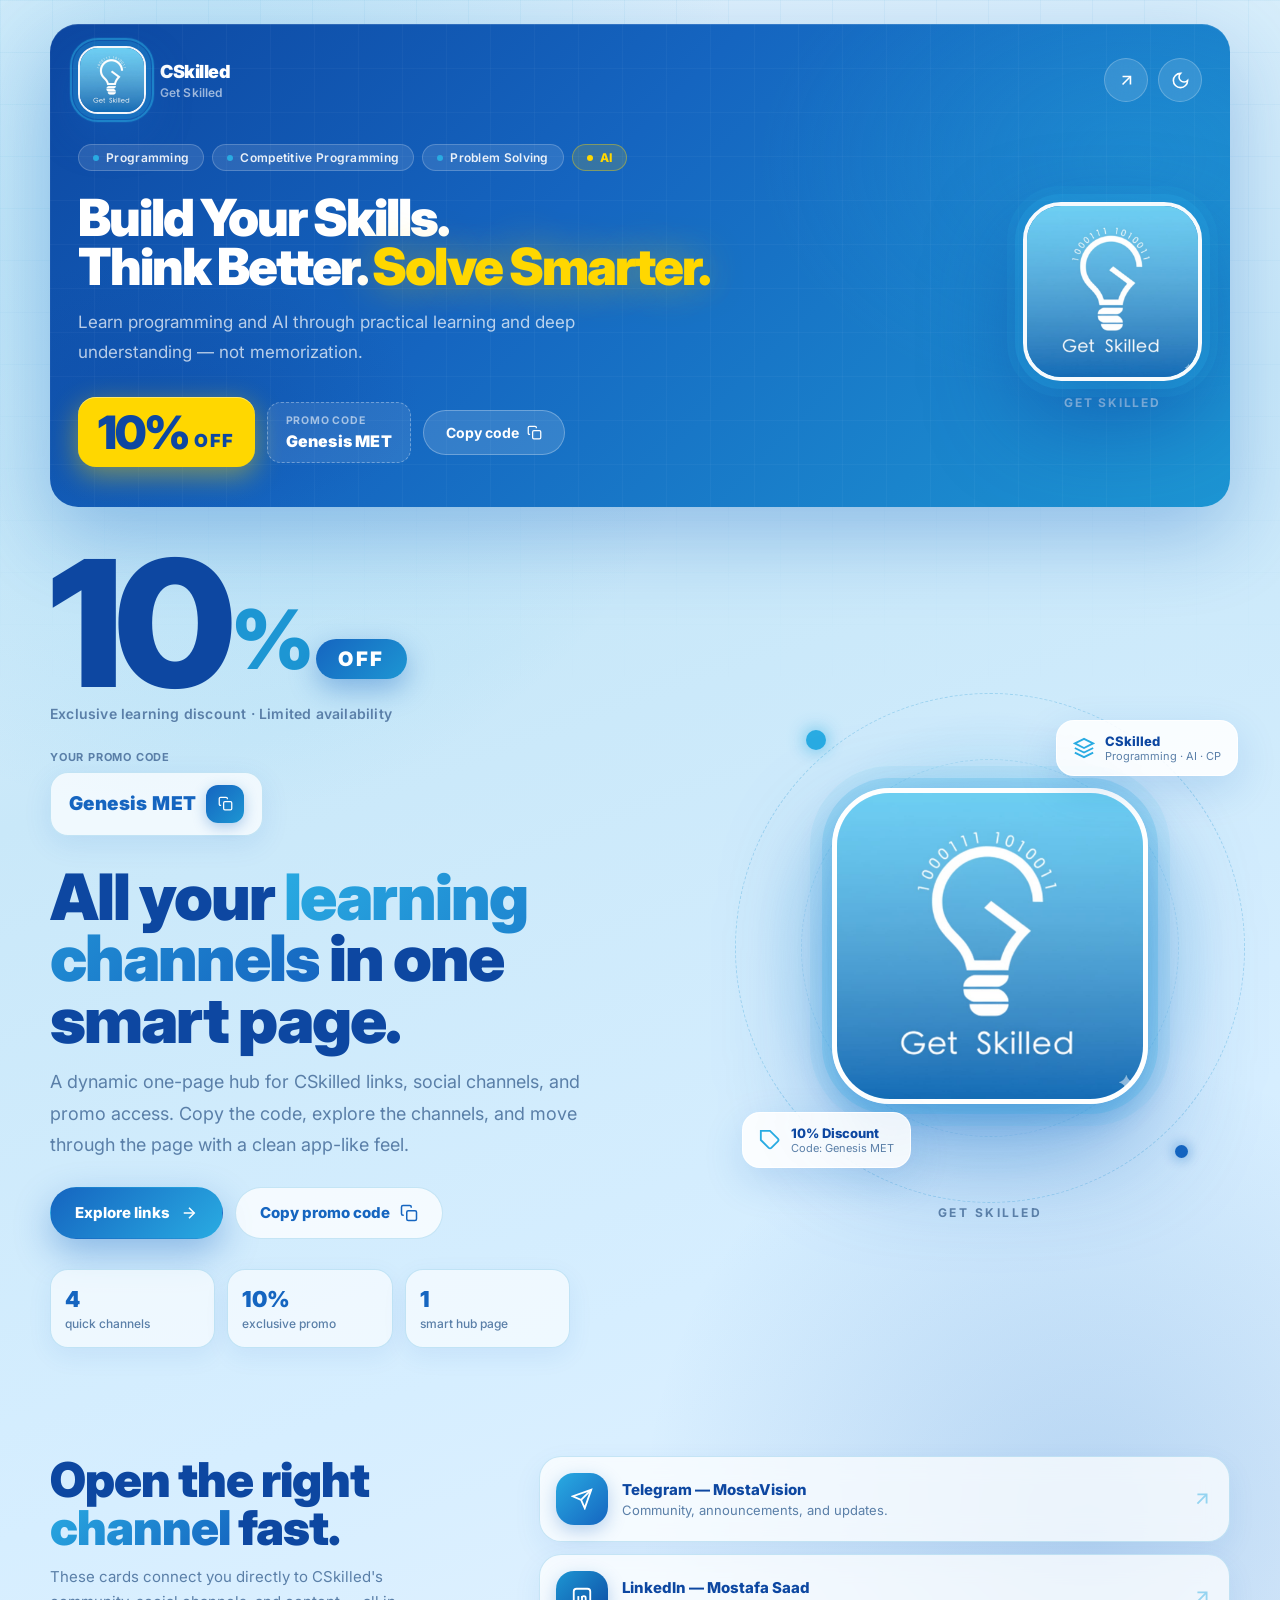
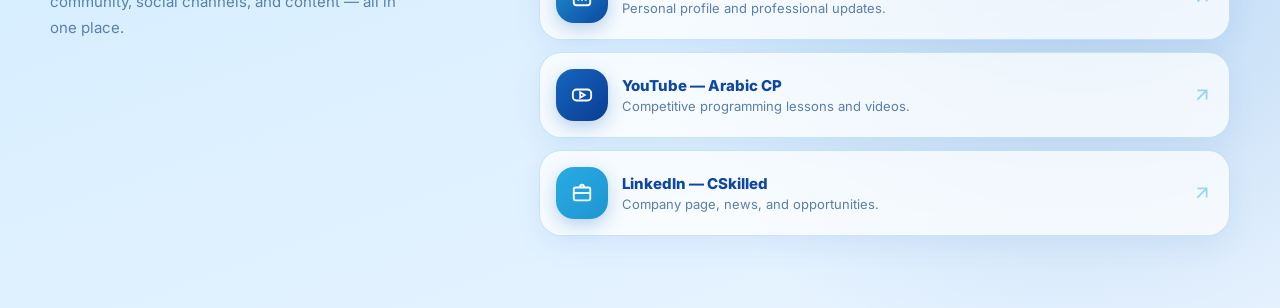
==== commit 615fe3f2: "feat: update UI theme with custom brand blue color palette and logo animations" ====
--- a/index.html
+++ b/index.html
@@ -3,39 +3,39 @@
 <head>
   <meta charset="UTF-8" />
   <meta name="viewport" content="width=device-width, initial-scale=1" />
-  <title>CSkilled Mobile Hub</title>
+  <title>CSkilled — Get Skilled | Programming · AI · Competitive Programming</title>
+  <meta name="description" content="CSkilled – Learn programming, competitive programming, problem solving and AI. Get 10% off with promo code Genesis MET. Access Telegram, LinkedIn and YouTube channels." />
+  <link rel="preconnect" href="https://fonts.googleapis.com" />
+  <link rel="preconnect" href="https://fonts.gstatic.com" crossorigin />
+  <link href="https://fonts.googleapis.com/css2?family=Inter:wght@400;500;600;700;800;900&display=swap" rel="stylesheet" />
   <style>
+    /* ─── COLOR PALETTE (extracted from skiled.jpeg) ───────────────────── */
     :root {
-      --ink: #101828;
-      --muted: #667085;
-      --line: rgba(16, 24, 40, .12);
-      --paper: #fffdf8;
-      --mint: #18c8a8;
-      --coral: #ff6b5f;
-      --amber: #f8b84e;
-      --blue: #3478f6;
-      --violet: #7c5cff;
-      --shadow: 0 22px 60px rgba(16, 24, 40, .18);
-      --radius: 24px;
-    }
-
-    * {
-      box-sizing: border-box;
-    }
-
-    html {
-      scroll-behavior: smooth;
-    }
+      --sky:        #29ABE2;  /* light sky blue  */
+      --sky-mid:    #1D96D3;  /* mid blue        */
+      --deep:       #1565C0;  /* deep brand blue */
+      --deeper:     #0D47A1;  /* darkest blue    */
+      --ink:        #0B1F3A;  /* near-black navy */
+      --paper:      #F0F8FF;
+      --white:      #FFFFFF;
+      --muted:      #5A7FA8;
+      --line:       rgba(29,150,211,.22);
+      --offer:      #FFD700;  /* gold – max contrast on blue */
+      --offer-glow: rgba(255,215,0,.42);
+      --shadow:     0 24px 64px rgba(11,31,58,.22);
+    }
+
+    * { box-sizing: border-box; margin: 0; padding: 0; }
+    html { scroll-behavior: smooth; }
 
     body {
-      margin: 0;
       min-height: 100vh;
-      font-family: Inter, ui-sans-serif, system-ui, -apple-system, BlinkMacSystemFont, "Segoe UI", sans-serif;
+      font-family: 'Inter', ui-sans-serif, system-ui, sans-serif;
       color: var(--ink);
       background:
-        linear-gradient(130deg, rgba(24, 200, 168, .18), transparent 32%),
-        linear-gradient(250deg, rgba(255, 107, 95, .18), transparent 38%),
-        #f7f3ea;
+        radial-gradient(ellipse 80% 60% at 15% 10%, rgba(41,171,226,.26), transparent 55%),
+        radial-gradient(ellipse 70% 50% at 85% 80%, rgba(21,101,192,.2),  transparent 50%),
+        linear-gradient(160deg, #e8f4fd 0%, #c9e8f9 35%, #d6eeff 65%, #eaf4ff 100%);
       overflow-x: hidden;
     }
 
@@ -45,144 +45,542 @@
       inset: 0;
       pointer-events: none;
       background-image:
-        linear-gradient(rgba(16, 24, 40, .04) 1px, transparent 1px),
-        linear-gradient(90deg, rgba(16, 24, 40, .04) 1px, transparent 1px);
-      background-size: 48px 48px;
+        linear-gradient(rgba(29,150,211,.055) 1px, transparent 1px),
+        linear-gradient(90deg, rgba(29,150,211,.055) 1px, transparent 1px);
+      background-size: 52px 52px;
       mask-image: linear-gradient(to bottom, #000, transparent 78%);
-    }
-
-    button,
-    a {
-      font: inherit;
-    }
+      z-index: 0;
+    }
+
+    button, a { font: inherit; }
 
     .page {
       position: relative;
-      width: min(1180px, calc(100% - 36px));
+      width: min(1180px, calc(100% - 40px));
       margin: 0 auto;
-      padding: 24px 0 48px;
-    }
-
-    .topbar {
+      padding: 24px 0 60px;
+      z-index: 1;
+    }
+
+    /* ════════════════════════════════════════════════════════════════════════
+       PROMO HEADER
+    ════════════════════════════════════════════════════════════════════════ */
+    .promo-header {
+      background: linear-gradient(135deg, var(--deeper) 0%, var(--deep) 42%, var(--sky-mid) 100%);
+      border-radius: 28px;
+      margin-bottom: 40px;
+      overflow: hidden;
+      position: relative;
+      box-shadow: 0 28px 80px rgba(21,101,192,.32), inset 0 1px 0 rgba(255,255,255,.1);
+    }
+
+    .promo-header::before {
+      content: "";
+      position: absolute;
+      inset: 0;
+      background:
+        radial-gradient(ellipse 55% 90% at 92% 28%, rgba(41,171,226,.24), transparent 58%),
+        radial-gradient(ellipse 45% 55% at  8% 78%, rgba(13,71,161,.38),  transparent 52%);
+      pointer-events: none;
+      z-index: 0;
+    }
+
+    .promo-header::after {
+      content: "";
+      position: absolute;
+      inset: 0;
+      background-image:
+        linear-gradient(rgba(255,255,255,.032) 1px, transparent 1px),
+        linear-gradient(90deg, rgba(255,255,255,.032) 1px, transparent 1px);
+      background-size: 44px 44px;
+      pointer-events: none;
+      z-index: 0;
+    }
+
+    .promo-nav {
+      position: relative;
+      z-index: 2;
       display: flex;
       align-items: center;
       justify-content: space-between;
       gap: 18px;
-      padding: 12px 0 24px;
-    }
-
+      padding: 22px 28px 0;
+    }
+
+    .promo-header .brand-text strong { color: #fff; }
+    .promo-header .brand-text span   { color: rgba(255,255,255,.6); }
+
+    .promo-header .icon-button,
+    .promo-header .theme-button {
+      background: rgba(255,255,255,.12);
+      border-color: rgba(255,255,255,.22);
+      color: #fff;
+      box-shadow: none;
+    }
+    .promo-header .icon-button:hover,
+    .promo-header .theme-button:hover {
+      background: rgba(255,255,255,.22);
+      box-shadow: none;
+    }
+
+    .promo-hero-area {
+      position: relative;
+      z-index: 2;
+      display: grid;
+      grid-template-columns: 1fr auto;
+      gap: clamp(24px, 5vw, 68px);
+      align-items: center;
+      padding: 30px 28px 40px;
+    }
+
+    /* Platform tags */
+    .platform-tags {
+      display: flex;
+      flex-wrap: wrap;
+      gap: 8px;
+      margin-bottom: 22px;
+      animation: fadeUp .8s cubic-bezier(.22,1,.36,1) .08s both;
+    }
+
+    .platform-tag {
+      display: inline-flex;
+      align-items: center;
+      gap: 7px;
+      padding: 5px 14px;
+      border-radius: 999px;
+      background: rgba(255,255,255,.11);
+      border: 1px solid rgba(255,255,255,.2);
+      color: rgba(255,255,255,.9);
+      font-size: 12px;
+      font-weight: 600;
+      letter-spacing: .3px;
+      backdrop-filter: blur(8px);
+      transition: background .2s ease;
+    }
+
+    .platform-tag::before {
+      content: "";
+      width: 6px;
+      height: 6px;
+      border-radius: 50%;
+      background: var(--sky);
+      flex-shrink: 0;
+    }
+
+    .platform-tag--ai {
+      background: rgba(255,215,0,.14);
+      border-color: rgba(255,215,0,.38);
+      color: var(--offer);
+      font-weight: 800;
+    }
+    .platform-tag--ai::before { background: var(--offer); }
+    .platform-tag:hover        { background: rgba(255,255,255,.2); }
+
+    /* Header headline */
+    .header-headline {
+      margin: 0 0 18px;
+      font-size: clamp(28px, 4vw, 56px);
+      font-weight: 900;
+      line-height: .95;
+      letter-spacing: -2px;
+      color: #fff;
+      animation: fadeUp .9s cubic-bezier(.22,1,.36,1) .18s both;
+    }
+
+    .header-headline em {
+      font-style: normal;
+      color: var(--offer);
+      text-shadow: 0 0 44px rgba(255,215,0,.45);
+    }
+
+    /* Supporting text */
+    .header-support {
+      max-width: 530px;
+      margin: 0 0 30px;
+      font-size: clamp(14px, 1.5vw, 17px);
+      line-height: 1.74;
+      color: rgba(255,255,255,.7);
+      font-weight: 400;
+      animation: fadeUp .9s cubic-bezier(.22,1,.36,1) .28s both;
+    }
+
+    /* Offer row */
+    .header-offer {
+      display: flex;
+      align-items: center;
+      flex-wrap: wrap;
+      gap: 12px;
+      animation: fadeUp .9s cubic-bezier(.22,1,.36,1) .36s both;
+    }
+
+    .offer-badge {
+      display: inline-flex;
+      align-items: baseline;
+      gap: 5px;
+      padding: 12px 20px;
+      border-radius: 18px;
+      background: var(--offer);
+      box-shadow: 0 8px 28px rgba(255,215,0,.45), inset 0 1px 0 rgba(255,255,255,.4);
+    }
+
+    .offer-pct {
+      font-size: 46px;
+      font-weight: 900;
+      line-height: 1;
+      color: var(--deeper);
+      letter-spacing: -2px;
+    }
+
+    .offer-label {
+      font-size: 18px;
+      font-weight: 900;
+      color: var(--deeper);
+      letter-spacing: 1.5px;
+      align-self: flex-end;
+      margin-bottom: 4px;
+    }
+
+    .offer-code-box {
+      display: flex;
+      flex-direction: column;
+      gap: 4px;
+      padding: 11px 18px;
+      border-radius: 14px;
+      background: rgba(255,255,255,.09);
+      border: 1px dashed rgba(255,255,255,.32);
+    }
+
+    .offer-code-box .offer-code-label {
+      font-size: 10.5px;
+      color: rgba(255,255,255,.58);
+      font-weight: 700;
+      letter-spacing: .8px;
+      text-transform: uppercase;
+    }
+
+    .offer-code-box code {
+      font-size: 16px;
+      font-weight: 900;
+      color: #fff;
+      font-family: inherit;
+      letter-spacing: .2px;
+    }
+
+    .offer-copy-btn {
+      display: inline-flex;
+      align-items: center;
+      gap: 8px;
+      padding: 13px 22px;
+      border-radius: 999px;
+      background: rgba(255,255,255,.13);
+      border: 1.5px solid rgba(255,255,255,.28);
+      color: #fff;
+      font-size: 14px;
+      font-weight: 700;
+      cursor: pointer;
+      transition: transform .22s ease, background .22s ease;
+      backdrop-filter: blur(8px);
+    }
+
+    .offer-copy-btn:hover {
+      transform: translateY(-2px);
+      background: rgba(255,255,255,.24);
+    }
+
+    /* Right logo column in header */
+    .header-logo-col {
+      display: flex;
+      flex-direction: column;
+      align-items: center;
+      gap: 14px;
+      flex-shrink: 0;
+    }
+
+    .header-logo-big {
+      width: clamp(130px, 14vw, 196px);
+      height: clamp(130px, 14vw, 196px);
+      object-fit: cover;
+      border-radius: 38px;
+      border: 4px solid rgba(255,255,255,.96);
+      box-shadow:
+        0 0 0 8px  rgba(41,171,226,.26),
+        0 0 0 16px rgba(41,171,226,.1),
+        0 36px 90px rgba(13,71,161,.54);
+      animation: headerLogoZoom 1.9s cubic-bezier(.16,1.2,.36,1) both;
+      image-rendering: -webkit-optimize-contrast;
+      image-rendering: crisp-edges;
+    }
+
+    @keyframes headerLogoZoom {
+      0%   { transform: scale(0.16); opacity: 0; filter: blur(16px); }
+      48%  { transform: scale(1.1);  opacity: 1; filter: blur(0); }
+      70%  { transform: scale(0.96); }
+      100% { transform: scale(1);    opacity: 1; filter: blur(0); }
+    }
+
+    .header-logo-tagline {
+      font-size: 12px;
+      font-weight: 700;
+      color: rgba(255,255,255,.6);
+      letter-spacing: 1.8px;
+      text-transform: uppercase;
+      text-align: center;
+    }
+
+    /* ════════════════════════════════════════════════════════════════════════
+       BRAND / NAV COMMON
+    ════════════════════════════════════════════════════════════════════════ */
     .brand {
       display: flex;
       align-items: center;
-      gap: 12px;
+      gap: 14px;
       min-width: 0;
-    }
-
-    .brand img {
-      width: 48px;
-      height: 48px;
+      text-decoration: none;
+      color: inherit;
+    }
+
+    .brand-logo-wrap {
+      position: relative;
+      flex-shrink: 0;
+      width: 68px;
+      height: 68px;
+      border-radius: 20px;
+      overflow: visible;
+      animation: logoReveal 1.2s cubic-bezier(.16,1.2,.36,1) both;
+    }
+
+    .brand-logo-wrap img {
+      width: 68px;
+      height: 68px;
       object-fit: cover;
-      border-radius: 16px;
-      border: 1px solid rgba(255, 255, 255, .8);
-      box-shadow: 0 12px 32px rgba(16, 24, 40, .14);
-    }
-
-    .brand strong {
+      border-radius: 20px;
+      border: 2.5px solid rgba(255,255,255,.95);
+      box-shadow:
+        0 0 0 5px rgba(41,171,226,.26),
+        0 0 0 9px rgba(41,171,226,.1),
+        0 18px 44px rgba(21,101,192,.36);
       display: block;
-      font-size: 15px;
-      line-height: 1.1;
-    }
-
-    .brand span {
+      image-rendering: -webkit-optimize-contrast;
+      image-rendering: crisp-edges;
+    }
+
+    .brand-logo-wrap::after {
+      content: "";
+      position: absolute;
+      inset: -8px;
+      border-radius: 28px;
+      border: 2px solid rgba(41,171,226,.5);
+      animation: pulseRing 2.2s ease-in-out infinite 1.4s;
+    }
+
+    @keyframes logoReveal {
+      0%   { transform: scale(0.28) translateY(12px); opacity: 0; filter: blur(6px); }
+      55%  { transform: scale(1.1)  translateY(-3px); opacity: 1; filter: blur(0); }
+      100% { transform: scale(1)   translateY(0);    opacity: 1; filter: blur(0); }
+    }
+
+    @keyframes pulseRing {
+      0%, 100% { transform: scale(1);    opacity: .8; }
+      50%       { transform: scale(1.18); opacity: 0;  }
+    }
+
+    .brand-text strong {
       display: block;
+      font-size: 18px;
+      font-weight: 900;
+      letter-spacing: -.5px;
+      color: var(--deeper);
+    }
+
+    .brand-text span {
+      display: block;
+      font-size: 12px;
+      font-weight: 600;
       color: var(--muted);
-      font-size: 12px;
       margin-top: 3px;
-    }
-
-    .nav-actions {
-      display: flex;
-      gap: 10px;
-      align-items: center;
-    }
+      letter-spacing: .1px;
+    }
+
+    .nav-actions { display: flex; gap: 10px; align-items: center; }
 
     .icon-button,
     .theme-button {
-      width: 42px;
-      height: 42px;
+      width: 44px;
+      height: 44px;
       display: inline-grid;
       place-items: center;
       border-radius: 50%;
-      border: 1px solid var(--line);
-      background: rgba(255, 253, 248, .78);
-      color: var(--ink);
+      border: 1.5px solid var(--line);
+      background: rgba(255,255,255,.7);
+      color: var(--deep);
       cursor: pointer;
-      box-shadow: 0 10px 30px rgba(16, 24, 40, .08);
-      transition: transform .2s ease, background .2s ease;
+      box-shadow: 0 8px 24px rgba(21,101,192,.1);
+      transition: transform .2s ease, background .2s ease, box-shadow .2s ease;
+      backdrop-filter: blur(12px);
     }
 
     .icon-button:hover,
     .theme-button:hover {
       transform: translateY(-2px);
-      background: #ffffff;
-    }
-
+      background: var(--white);
+      box-shadow: 0 12px 32px rgba(21,101,192,.18);
+    }
+
+    /* ════════════════════════════════════════════════════════════════════════
+       HERO SECTION
+    ════════════════════════════════════════════════════════════════════════ */
     .hero {
       display: grid;
-      grid-template-columns: minmax(0, 1fr) minmax(320px, 460px);
+      grid-template-columns: minmax(0, 1fr) minmax(320px, 480px);
       align-items: center;
-      gap: clamp(28px, 6vw, 88px);
-      min-height: calc(100vh - 122px);
-      padding-bottom: 36px;
-    }
-
-    .hero-copy {
-      position: relative;
-      z-index: 1;
-    }
-
-    .eyebrow {
+      gap: clamp(32px, 6vw, 96px);
+      padding-bottom: 48px;
+    }
+
+    .hero-copy { position: relative; z-index: 1; }
+
+    /* ── Billboard discount ──────────────────────────────────────────── */
+    .hero-discount {
+      margin-bottom: 28px;
+      animation: fadeUp .9s cubic-bezier(.22,1,.36,1) .08s both;
+    }
+
+    .discount-num-row {
+      display: flex;
+      align-items: flex-end;
+      gap: 4px;
+      line-height: 1;
+      margin-bottom: 6px;
+    }
+
+    .discount-num {
+      font-size: clamp(100px, 16vw, 176px);
+      font-weight: 900;
+      letter-spacing: -8px;
+      color: var(--deeper);
+      line-height: .86;
+    }
+
+    .discount-sym {
+      font-size: clamp(44px, 7vw, 82px);
+      font-weight: 900;
+      color: var(--sky-mid);
+      letter-spacing: -2px;
+      margin-bottom: 18px;
+    }
+
+    .discount-off-pill {
       display: inline-flex;
       align-items: center;
-      gap: 8px;
-      padding: 8px 12px;
-      border: 1px solid rgba(24, 200, 168, .45);
+      padding: 10px 22px;
       border-radius: 999px;
-      background: rgba(255, 253, 248, .72);
-      color: #087563;
-      font-weight: 750;
-      font-size: 13px;
-    }
-
-    .pulse {
-      width: 8px;
-      height: 8px;
-      border-radius: 999px;
-      background: var(--mint);
-      box-shadow: 0 0 0 8px rgba(24, 200, 168, .16);
-    }
-
-    h1 {
-      max-width: 720px;
-      margin: 22px 0 16px;
-      font-size: clamp(42px, 8vw, 88px);
-      line-height: .95;
-      letter-spacing: 0;
-    }
-
+      background: linear-gradient(135deg, var(--deep) 0%, var(--sky-mid) 100%);
+      color: #fff;
+      font-size: 20px;
+      font-weight: 900;
+      letter-spacing: 2.5px;
+      margin-bottom: 20px;
+      box-shadow: 0 10px 28px rgba(21,101,192,.4);
+      flex-shrink: 0;
+    }
+
+    .discount-caption {
+      font-size: 14px;
+      font-weight: 600;
+      color: var(--muted);
+      letter-spacing: .2px;
+    }
+
+    /* ── Hero promo code row ─────────────────────────────────────────── */
+    .hero-code-row {
+      margin-bottom: 30px;
+      animation: fadeUp .9s cubic-bezier(.22,1,.36,1) .22s both;
+    }
+
+    .hero-code-label {
+      font-size: 11px;
+      font-weight: 700;
+      color: var(--muted);
+      letter-spacing: .8px;
+      text-transform: uppercase;
+      margin-bottom: 8px;
+    }
+
+    .hero-code-pill {
+      display: inline-flex;
+      align-items: center;
+      gap: 10px;
+      padding: 12px 18px;
+      border-radius: 18px;
+      border: 1.5px solid var(--line);
+      background: rgba(255,255,255,.72);
+      backdrop-filter: blur(14px);
+      box-shadow: 0 8px 28px rgba(21,101,192,.1);
+    }
+
+    .hero-code-pill code {
+      font-size: 19px;
+      font-weight: 900;
+      color: var(--deep);
+      font-family: inherit;
+      letter-spacing: .4px;
+    }
+
+    .hero-code-copy {
+      width: 38px;
+      height: 38px;
+      display: inline-grid;
+      place-items: center;
+      border: 0;
+      border-radius: 12px;
+      background: linear-gradient(135deg, var(--deep), var(--sky-mid));
+      color: #fff;
+      cursor: pointer;
+      transition: transform .18s ease, box-shadow .18s ease;
+      box-shadow: 0 4px 14px rgba(21,101,192,.32);
+    }
+
+    .hero-code-copy:hover {
+      transform: scale(1.1);
+      box-shadow: 0 8px 22px rgba(21,101,192,.44);
+    }
+
+    /* ── Hero heading ────────────────────────────────────────────────── */
+    .hero-h2 {
+      max-width: 640px;
+      font-size: clamp(30px, 5.5vw, 64px);
+      line-height: .96;
+      letter-spacing: -2px;
+      font-weight: 900;
+      color: var(--deeper);
+      margin-bottom: 16px;
+      animation: fadeUp .9s cubic-bezier(.22,1,.36,1) .38s both;
+    }
+
+    .hero-h2 em {
+      font-style: normal;
+      background: linear-gradient(135deg, var(--sky) 0%, var(--deep) 100%);
+      -webkit-background-clip: text;
+      -webkit-text-fill-color: transparent;
+      background-clip: text;
+    }
+
+    /* ── Lead text ───────────────────────────────────────────────────── */
     .lead {
-      max-width: 620px;
-      margin: 0;
-      color: #475467;
-      font-size: clamp(17px, 2vw, 21px);
-      line-height: 1.7;
-    }
-
+      max-width: 560px;
+      color: var(--muted);
+      font-size: clamp(15px, 1.6vw, 18px);
+      line-height: 1.75;
+      animation: fadeUp .9s cubic-bezier(.22,1,.36,1) .48s both;
+    }
+
+    /* ── CTA row ─────────────────────────────────────────────────────── */
     .cta-row {
       display: flex;
       flex-wrap: wrap;
       gap: 12px;
-      margin-top: 30px;
+      margin-top: 26px;
+      animation: fadeUp .9s cubic-bezier(.22,1,.36,1) .58s both;
     }
 
     .cta {
@@ -190,589 +588,512 @@
       align-items: center;
       justify-content: center;
       gap: 10px;
-      min-height: 50px;
-      padding: 0 20px;
+      min-height: 52px;
+      padding: 0 24px;
       border-radius: 999px;
       text-decoration: none;
-      border: 1px solid transparent;
+      border: 1.5px solid transparent;
       font-weight: 800;
       cursor: pointer;
-      transition: transform .22s ease, box-shadow .22s ease, background .22s ease;
+      font-size: 15px;
+      transition: transform .22s ease, box-shadow .22s ease;
     }
 
     .cta.primary {
       color: #fff;
-      background: #111827;
-      box-shadow: 0 16px 34px rgba(17, 24, 39, .24);
+      background: linear-gradient(135deg, var(--deep) 0%, var(--sky) 100%);
+      box-shadow: 0 14px 36px rgba(21,101,192,.38);
     }
 
     .cta.secondary {
-      color: var(--ink);
-      background: rgba(255, 253, 248, .7);
+      color: var(--deep);
+      background: rgba(255,255,255,.75);
       border-color: var(--line);
+      backdrop-filter: blur(12px);
     }
 
     .cta:hover {
       transform: translateY(-3px);
-    }
-
+      box-shadow: 0 20px 48px rgba(21,101,192,.32);
+    }
+
+    /* ── Metrics ─────────────────────────────────────────────────────── */
     .metrics {
       display: grid;
       grid-template-columns: repeat(3, minmax(0, 1fr));
       gap: 12px;
-      margin-top: 38px;
-      max-width: 600px;
+      margin-top: 30px;
+      max-width: 520px;
+      animation: fadeUp .9s cubic-bezier(.22,1,.36,1) .68s both;
     }
 
     .metric {
-      padding: 16px;
+      padding: 16px 14px;
       border-radius: 18px;
-      border: 1px solid var(--line);
-      background: rgba(255, 253, 248, .68);
-      backdrop-filter: blur(18px);
+      border: 1.5px solid var(--line);
+      background: rgba(255,255,255,.62);
+      backdrop-filter: blur(20px);
+      box-shadow: 0 8px 24px rgba(21,101,192,.08);
     }
 
     .metric strong {
       display: block;
       font-size: 22px;
+      font-weight: 900;
+      color: var(--deep);
     }
 
     .metric span {
       display: block;
       color: var(--muted);
       font-size: 12px;
+      font-weight: 500;
       margin-top: 4px;
     }
 
-    .phone-stage {
+    @keyframes fadeUp {
+      0%   { opacity: 0; transform: translateY(22px); }
+      100% { opacity: 1; transform: translateY(0);    }
+    }
+
+    /* ════════════════════════════════════════════════════════════════════════
+       LOGO STAGE  (replaces the phone)
+    ════════════════════════════════════════════════════════════════════════ */
+    .logo-stage {
       position: relative;
       display: grid;
       place-items: center;
-      min-height: 620px;
-      perspective: 1200px;
-    }
-
-    .orbit {
-      position: absolute;
-      width: min(92vw, 520px);
-      aspect-ratio: 1;
-      border: 1px dashed rgba(16, 24, 40, .18);
-      border-radius: 50%;
-      animation: spin 18s linear infinite;
-    }
-
-    .orbit::before,
-    .orbit::after {
+      min-height: 600px;
+      animation: fadeUp 1s cubic-bezier(.22,1,.36,1) .1s both;
+    }
+
+    /* Ambient glow blob behind logo */
+    .logo-stage::before {
       content: "";
       position: absolute;
-      width: 28px;
-      height: 28px;
+      width: 480px;
+      height: 480px;
       border-radius: 50%;
-      background: var(--coral);
-      top: 36px;
-      left: 72px;
-      box-shadow: 300px 300px 0 var(--mint);
-    }
-
-    .phone {
-      position: relative;
-      width: min(82vw, 340px);
-      aspect-ratio: 9 / 18.6;
-      padding: 14px;
-      border-radius: 44px;
-      background: linear-gradient(145deg, #1d2939, #050505);
-      box-shadow: var(--shadow);
-      transform: rotateX(7deg) rotateY(-10deg);
-      transition: transform .2s ease;
-    }
-
-    .phone::before {
+      background: radial-gradient(circle, rgba(41,171,226,.26) 0%, transparent 70%);
+      pointer-events: none;
+    }
+
+    /* Outer orbit ring */
+    .logo-orbit {
+      position: absolute;
+      width: min(90vw, 510px);
+      aspect-ratio: 1;
+      border: 1.5px dashed rgba(29,150,211,.28);
+      border-radius: 50%;
+      animation: spin 22s linear infinite;
+    }
+
+    .logo-orbit::before,
+    .logo-orbit::after {
       content: "";
       position: absolute;
-      z-index: 3;
-      top: 12px;
-      left: 50%;
-      width: 102px;
-      height: 26px;
-      transform: translateX(-50%);
-      border-radius: 999px;
-      background: #050505;
-    }
-
-    .screen {
-      position: relative;
-      height: 100%;
-      overflow: hidden;
-      border-radius: 34px;
-      background:
-        linear-gradient(150deg, rgba(52, 120, 246, .25), transparent 28%),
-        linear-gradient(330deg, rgba(255, 107, 95, .22), transparent 34%),
-        var(--paper);
-    }
-
-    .screen-header {
-      padding: 56px 20px 12px;
-    }
-
-    .screen-header p {
-      margin: 0 0 8px;
-      color: var(--muted);
-      font-size: 12px;
-      font-weight: 800;
-      letter-spacing: 0;
-      text-transform: uppercase;
-    }
-
-    .screen-header h2 {
-      margin: 0;
-      font-size: 28px;
-      line-height: 1.05;
-    }
-
-    .app-grid {
-      display: grid;
-      grid-template-columns: repeat(2, minmax(0, 1fr));
-      gap: 12px;
-      padding: 8px 18px;
-    }
-
-    .app-card {
-      min-height: 118px;
-      padding: 14px;
-      border: 0;
-      border-radius: 24px;
-      color: #111827;
-      text-align: left;
-      cursor: pointer;
-      box-shadow: 0 12px 24px rgba(16, 24, 40, .12);
-      transition: transform .2s ease, filter .2s ease;
-    }
-
-    .app-card:hover,
-    .app-card.active {
-      transform: translateY(-5px) scale(1.02);
-      filter: saturate(1.12);
-    }
-
-    .app-card[data-color="mint"] {
-      background: #aaf3df;
-    }
-
-    .app-card[data-color="coral"] {
-      background: #ffb4a8;
-    }
-
-    .app-card[data-color="blue"] {
-      background: #b9d8ff;
-    }
-
-    .app-card[data-color="amber"] {
-      background: #ffe09a;
-    }
-
-    .app-card svg {
-      display: block;
-      width: 26px;
-      height: 26px;
-      margin-bottom: 18px;
-    }
-
-    .app-card strong {
-      display: block;
-      font-size: 14px;
-    }
-
-    .app-card span {
-      display: block;
-      margin-top: 4px;
-      color: rgba(17, 24, 39, .68);
-      font-size: 11px;
-      line-height: 1.35;
-    }
-
-    .promo-panel {
-      margin: 14px 18px 0;
-      padding: 16px;
-      border-radius: 26px;
-      color: #fff;
-      background: #111827;
-      box-shadow: inset 0 1px 0 rgba(255, 255, 255, .12);
-    }
-
-    .promo-panel span {
-      display: block;
-      color: rgba(255, 255, 255, .66);
-      font-size: 12px;
-    }
-
-    .promo-code {
-      display: flex;
-      align-items: center;
-      justify-content: space-between;
-      gap: 10px;
-      margin-top: 10px;
-      padding: 10px;
-      border-radius: 18px;
-      background: rgba(255, 255, 255, .08);
-      border: 1px dashed rgba(255, 255, 255, .34);
-      font-size: 13px;
-      font-weight: 900;
-      overflow-wrap: anywhere;
-    }
-
-    .copy-code {
-      flex: 0 0 auto;
-      width: 34px;
-      height: 34px;
-      display: inline-grid;
-      place-items: center;
-      border: 0;
       border-radius: 50%;
-      color: var(--ink);
-      background: #fff;
-      cursor: pointer;
-    }
-
-    .dock {
+    }
+
+    .logo-orbit::before {
+      width: 20px;
+      height: 20px;
+      background: var(--sky);
+      top: 36px;
+      left: 70px;
+      box-shadow: 0 0 18px rgba(41,171,226,.8);
+    }
+
+    .logo-orbit::after {
+      width: 13px;
+      height: 13px;
+      background: var(--deep);
+      bottom: 44px;
+      right: 56px;
+      box-shadow: 0 0 14px rgba(21,101,192,.7);
+    }
+
+    /* Inner orbit ring */
+    .logo-orbit-2 {
       position: absolute;
-      left: 18px;
-      right: 18px;
-      bottom: 16px;
-      display: grid;
-      grid-template-columns: repeat(4, 1fr);
-      gap: 8px;
-      padding: 10px;
-      border-radius: 24px;
-      background: rgba(255, 255, 255, .65);
-      backdrop-filter: blur(18px);
-      border: 1px solid rgba(255, 255, 255, .7);
-    }
-
-    .dock a {
-      display: grid;
-      place-items: center;
+      width: min(68vw, 378px);
       aspect-ratio: 1;
-      border-radius: 18px;
-      color: #fff;
-      background: #111827;
-      text-decoration: none;
-      transition: transform .2s ease;
-    }
-
-    .dock a:hover {
-      transform: translateY(-4px);
-    }
-
-    .floating-card {
+      border: 1px dashed rgba(29,150,211,.16);
+      border-radius: 50%;
+      animation: spin 14s linear infinite reverse;
+    }
+
+    /* The logo image */
+    .logo-display { position: relative; z-index: 2; }
+
+    .logo-display img {
+      width: min(72vw, 316px);
+      height: min(72vw, 316px);
+      object-fit: cover;
+      border-radius: 58px;
+      border: 5px solid rgba(255,255,255,.98);
+      box-shadow:
+        0 0 0 10px rgba(41,171,226,.2),
+        0 0 0 22px rgba(41,171,226,.08),
+        0 48px 110px rgba(21,101,192,.46),
+        0 12px 32px rgba(21,101,192,.3);
+      image-rendering: -webkit-optimize-contrast;
+      image-rendering: crisp-edges;
+      animation: logoFloat 5.5s ease-in-out infinite;
+    }
+
+    @keyframes logoFloat {
+      0%, 100% { transform: translateY(0)    scale(1); }
+      50%       { transform: translateY(-18px) scale(1.015); }
+    }
+
+    /* Floating info cards around logo */
+    .logo-card {
       position: absolute;
       display: flex;
       align-items: center;
       gap: 10px;
-      padding: 12px 14px;
+      padding: 12px 16px;
       border-radius: 18px;
-      background: rgba(255, 253, 248, .88);
-      border: 1px solid rgba(255, 255, 255, .88);
-      box-shadow: 0 18px 48px rgba(16, 24, 40, .14);
-      backdrop-filter: blur(18px);
-      animation: float 4.8s ease-in-out infinite;
-    }
-
-    .floating-card.top {
-      top: 84px;
-      right: 0;
-    }
-
-    .floating-card.bottom {
-      left: 0;
-      bottom: 124px;
-      animation-delay: -1.5s;
-    }
-
-    .floating-card svg {
-      width: 24px;
-      height: 24px;
-      color: var(--blue);
-    }
-
-    .floating-card strong {
-      display: block;
-      font-size: 13px;
-    }
-
-    .floating-card span {
-      display: block;
+      background: rgba(255,255,255,.88);
+      border: 1.5px solid rgba(255,255,255,.9);
+      box-shadow: 0 14px 40px rgba(21,101,192,.16);
+      backdrop-filter: blur(20px);
+      animation: float 5s ease-in-out infinite;
+      z-index: 3;
+    }
+
+    .logo-card.top-right  { top: 72px;  right: -8px; }
+    .logo-card.bot-left   { left: -8px; bottom: 80px; animation-delay: -2.2s; }
+
+    .logo-card svg    { width: 22px; height: 22px; color: var(--sky); flex-shrink: 0; }
+    .logo-card strong { display: block; font-size: 13px; font-weight: 800; color: var(--deeper); }
+    .logo-card span   { display: block; color: var(--muted); font-size: 11px; }
+
+    /* "Get Skilled" label below logo */
+    .logo-label {
+      position: absolute;
+      bottom: 28px;
+      left: 50%;
+      transform: translateX(-50%);
+      font-size: 12px;
+      font-weight: 700;
       color: var(--muted);
-      font-size: 11px;
-    }
-
+      letter-spacing: 2.5px;
+      text-transform: uppercase;
+      white-space: nowrap;
+      z-index: 2;
+    }
+
+    /* ════════════════════════════════════════════════════════════════════════
+       LINKS SECTION
+    ════════════════════════════════════════════════════════════════════════ */
     .links-section {
       display: grid;
       grid-template-columns: .8fr 1.2fr;
-      gap: 22px;
+      gap: 28px;
       align-items: start;
-      padding: 50px 0 10px;
+      padding: 60px 0 12px;
     }
 
     .section-title h2 {
       margin: 0;
-      font-size: clamp(30px, 5vw, 52px);
+      font-size: clamp(28px, 4.5vw, 48px);
       line-height: 1;
-      letter-spacing: 0;
+      letter-spacing: -1px;
+      font-weight: 900;
+      color: var(--deeper);
+    }
+
+    .section-title h2 em {
+      font-style: normal;
+      background: linear-gradient(135deg, var(--sky) 0%, var(--deep) 100%);
+      -webkit-background-clip: text;
+      -webkit-text-fill-color: transparent;
+      background-clip: text;
     }
 
     .section-title p {
       max-width: 360px;
       color: var(--muted);
       line-height: 1.7;
-    }
-
-    .link-list {
-      display: grid;
-      gap: 12px;
-    }
+      font-size: 15px;
+      margin-top: 12px;
+    }
+
+    .link-list { display: grid; gap: 12px; }
 
     .tile {
       display: grid;
-      grid-template-columns: 50px minmax(0, 1fr) 32px;
+      grid-template-columns: 52px minmax(0, 1fr) 32px;
       align-items: center;
       gap: 14px;
       min-height: 78px;
-      padding: 14px;
+      padding: 16px;
       border-radius: 22px;
-      border: 1px solid var(--line);
-      background: rgba(255, 253, 248, .72);
+      border: 1.5px solid var(--line);
+      background: rgba(255,255,255,.72);
       text-decoration: none;
       color: var(--ink);
-      box-shadow: 0 12px 30px rgba(16, 24, 40, .08);
-      transition: transform .2s ease, background .2s ease, border-color .2s ease;
+      box-shadow: 0 10px 28px rgba(21,101,192,.08);
+      transition: transform .22s ease, background .22s ease, border-color .22s ease, box-shadow .22s ease;
+      backdrop-filter: blur(12px);
     }
 
     .tile:hover {
       transform: translateX(6px);
-      background: #fff;
-      border-color: rgba(52, 120, 246, .32);
+      background: var(--white);
+      border-color: rgba(41,171,226,.45);
+      box-shadow: 0 18px 48px rgba(21,101,192,.16);
     }
 
     .tile-icon {
       display: grid;
       place-items: center;
-      width: 50px;
-      height: 50px;
+      width: 52px;
+      height: 52px;
       border-radius: 18px;
       color: #fff;
-      background: var(--blue);
-    }
-
-    .tile:nth-child(2) .tile-icon {
-      background: var(--mint);
-    }
-
-    .tile:nth-child(3) .tile-icon {
-      background: var(--coral);
-    }
-
-    .tile:nth-child(4) .tile-icon {
-      background: var(--violet);
-    }
-
-    .tile strong {
-      display: block;
-      font-size: 16px;
-    }
+      background: linear-gradient(135deg, var(--sky) 0%, var(--deep) 100%);
+      box-shadow: 0 6px 18px rgba(21,101,192,.28);
+    }
+
+    .tile:nth-child(2) .tile-icon { background: linear-gradient(135deg, var(--sky-mid), var(--deeper)); }
+    .tile:nth-child(3) .tile-icon { background: linear-gradient(135deg, var(--deep), #0a3d91); }
+    .tile:nth-child(4) .tile-icon { background: linear-gradient(135deg, var(--sky), var(--sky-mid)); }
+
+    .tile strong { display: block; font-size: 15px; font-weight: 800; color: var(--deeper); }
 
     .tile-copy,
-    .tile-copy span {
-      display: block;
-      margin-top: 4px;
-      color: var(--muted);
-      font-size: 13px;
-    }
-
-    .tile-copy {
-      margin-top: 0;
-    }
-
-    .arrow {
-      justify-self: end;
-      opacity: .55;
-    }
-
+    .tile-copy span { display: block; color: var(--muted); font-size: 13px; }
+    .tile-copy      { margin-top: 0; }
+    .tile-copy span { margin-top: 3px; }
+
+    .arrow { justify-self: end; opacity: .45; color: var(--sky); }
+
+    /* ════════════════════════════════════════════════════════════════════════
+       TOAST
+    ════════════════════════════════════════════════════════════════════════ */
     .toast {
       position: fixed;
       left: 50%;
       bottom: 24px;
       z-index: 10;
       transform: translate(-50%, 90px);
-      padding: 12px 16px;
+      padding: 12px 20px;
       border-radius: 999px;
       color: #fff;
-      background: #111827;
-      box-shadow: 0 16px 40px rgba(16, 24, 40, .22);
+      background: linear-gradient(135deg, var(--deeper), var(--sky-mid));
+      box-shadow: 0 14px 40px rgba(21,101,192,.3);
       opacity: 0;
-      transition: transform .25s ease, opacity .25s ease;
-    }
-
-    .toast.show {
-      transform: translate(-50%, 0);
-      opacity: 1;
-    }
-
+      transition: transform .28s ease, opacity .28s ease;
+      font-weight: 700;
+      font-size: 14px;
+    }
+
+    .toast.show { transform: translate(-50%, 0); opacity: 1; }
+
+    /* ════════════════════════════════════════════════════════════════════════
+       DARK MODE
+    ════════════════════════════════════════════════════════════════════════ */
     .dark {
-      color: #f9fafb;
+      color: #e8f4ff;
       background:
-        linear-gradient(130deg, rgba(24, 200, 168, .14), transparent 32%),
-        linear-gradient(250deg, rgba(255, 107, 95, .14), transparent 38%),
-        #111827;
-    }
+        radial-gradient(ellipse 80% 60% at 15% 10%, rgba(41,171,226,.16), transparent 55%),
+        radial-gradient(ellipse 70% 50% at 85% 80%, rgba(21,101,192,.12), transparent 50%),
+        linear-gradient(160deg, #06111e 0%, #091828 50%, #061324 100%);
+    }
+
+    .dark .hero-h2              { color: #e8f4ff; }
+    .dark .brand-text strong    { color: #a8d5f7; }
+    .dark .section-title h2     { color: #c5e4ff; }
+    .dark .discount-num         { color: #c5e4ff; }
 
     .dark .lead,
     .dark .section-title p,
-    .dark .brand span,
-      .dark .tile-copy,
-      .dark .tile-copy span,
-    .dark .metric span {
-      color: #b7c0ce;
-    }
+    .dark .brand-text span,
+    .dark .tile-copy,
+    .dark .tile-copy span,
+    .dark .metric span          { color: #7aaecc; }
 
     .dark .icon-button,
     .dark .theme-button,
     .dark .metric,
-    .dark .tile,
-    .dark .floating-card,
-    .dark .eyebrow {
-      color: #f9fafb;
-      background: rgba(31, 41, 55, .74);
-      border-color: rgba(255, 255, 255, .12);
-    }
-
-    .dark .cta.secondary {
-      color: #f9fafb;
-      background: rgba(31, 41, 55, .72);
-      border-color: rgba(255, 255, 255, .14);
-    }
-
-    .dark .screen {
-      background:
-        linear-gradient(150deg, rgba(52, 120, 246, .22), transparent 28%),
-        linear-gradient(330deg, rgba(255, 107, 95, .18), transparent 34%),
-        #e9eef6;
-      color: var(--ink);
-    }
-
-    .dark .floating-card span {
-      color: #b7c0ce;
-    }
-
-    @keyframes spin {
-      to {
-        transform: rotate(1turn);
-      }
-    }
+    .dark .tile                 { color: #e8f4ff; background: rgba(11,28,52,.78); border-color: rgba(41,171,226,.18); }
+
+    .dark .cta.secondary        { color: #e8f4ff; background: rgba(11,28,52,.72); border-color: rgba(41,171,226,.2); }
+
+    .dark .hero-code-pill       { background: rgba(11,28,52,.78); border-color: rgba(41,171,226,.2); }
+    .dark .hero-code-pill code  { color: #a8d5f7; }
+
+    .dark .logo-card            { background: rgba(11,28,52,.84); border-color: rgba(41,171,226,.18); }
+    .dark .logo-card strong     { color: #c5e4ff; }
+    .dark .logo-card span       { color: #7aaecc; }
+
+    .dark .promo-header {
+      background: linear-gradient(135deg, #060c18 0%, var(--deeper) 45%, var(--deep) 100%);
+      box-shadow: 0 28px 80px rgba(13,71,161,.4), inset 0 1px 0 rgba(255,255,255,.07);
+    }
+
+    .dark .offer-copy-btn       { background: rgba(255,255,255,.1); }
+    .dark .offer-copy-btn:hover { background: rgba(255,255,255,.2); }
+
+    /* ════════════════════════════════════════════════════════════════════════
+       KEYFRAMES
+    ════════════════════════════════════════════════════════════════════════ */
+    @keyframes spin  { to { transform: rotate(1turn); } }
 
     @keyframes float {
-      0%, 100% {
-        transform: translateY(0);
-      }
-
-      50% {
-        transform: translateY(-14px);
-      }
-    }
-
+      0%, 100% { transform: translateY(0);    }
+      50%       { transform: translateY(-14px); }
+    }
+
+    /* ════════════════════════════════════════════════════════════════════════
+       RESPONSIVE
+    ════════════════════════════════════════════════════════════════════════ */
     @media (max-width: 900px) {
-      .hero {
-        grid-template-columns: 1fr;
-        min-height: auto;
-      }
-
-      .phone-stage {
-        min-height: 580px;
-        order: -1;
-      }
-
-      .links-section {
-        grid-template-columns: 1fr;
-      }
+      .hero             { grid-template-columns: 1fr; }
+      .logo-stage       { min-height: 480px; order: -1; }
+      .logo-display img { width: 230px; height: 230px; border-radius: 44px; }
+      .links-section    { grid-template-columns: 1fr; }
+      .promo-hero-area  { grid-template-columns: 1fr; gap: 28px; padding: 24px 22px 32px; }
+      .header-logo-col  { flex-direction: row; justify-content: flex-start; order: -1; gap: 16px; }
+      .header-logo-big  { width: 86px; height: 86px; border-radius: 24px; border-width: 3px; }
+      .header-logo-tagline { display: none; }
     }
 
     @media (max-width: 620px) {
-      .page {
-        width: min(100% - 24px, 1180px);
-        padding-top: 14px;
-      }
-
-      .topbar {
-        padding-bottom: 18px;
-      }
-
-      .nav-actions .icon-button {
-        display: none;
-      }
-
-      h1 {
-        font-size: 44px;
-      }
-
-      .metrics {
-        grid-template-columns: 1fr;
-      }
-
-      .phone-stage {
-        min-height: 540px;
-      }
-
-      .phone {
-        width: min(88vw, 310px);
-        transform: rotateX(4deg) rotateY(-4deg);
-      }
-
-      .floating-card {
-        display: none;
-      }
-
-      .tile {
-        grid-template-columns: 46px minmax(0, 1fr) 24px;
-      }
+      .page             { width: min(100% - 24px, 1180px); padding-top: 14px; }
+      .promo-header     { border-radius: 20px; margin-bottom: 28px; }
+      .promo-nav        { padding: 16px 18px 0; }
+      .promo-hero-area  { padding: 20px 18px 28px; gap: 20px; }
+      .header-headline  { font-size: 26px; letter-spacing: -1px; }
+      .header-support   { font-size: 13px; margin-bottom: 20px; }
+      .offer-pct        { font-size: 36px; }
+      .offer-label      { font-size: 14px; }
+      .offer-badge      { padding: 10px 14px; }
+      .nav-actions .icon-button { display: none; }
+      .discount-num     { font-size: 96px; letter-spacing: -5px; }
+      .discount-sym     { font-size: 40px; }
+      .discount-off-pill{ font-size: 16px; padding: 8px 16px; }
+      .hero-code-pill code { font-size: 16px; }
+      .hero-h2          { font-size: 32px; letter-spacing: -1px; }
+      .metrics          { grid-template-columns: 1fr; }
+      .logo-stage       { min-height: 360px; }
+      .logo-display img { width: min(72vw, 200px); height: min(72vw, 200px); border-radius: 36px; }
+      .logo-card        { display: none; }
+      .logo-label       { display: none; }
+      .tile             { grid-template-columns: 46px minmax(0, 1fr) 24px; }
     }
   </style>
 </head>
 <body>
   <main class="page">
-    <header class="topbar" aria-label="Page header">
-      <div class="brand">
-        <img src="skiled.jpeg" alt="CSkilled logo" />
-        <div>
-          <strong>CSkilled</strong>
-          <span>Mobile learning links</span>
+
+    <!-- ══════════ PROMO HEADER ══════════════════════════════════════════════ -->
+    <header class="promo-header" aria-label="CSkilled educational platform">
+
+      <div class="promo-nav">
+        <a class="brand" href="#" aria-label="CSkilled home">
+          <div class="brand-logo-wrap">
+            <img src="skiled.jpeg" alt="CSkilled logo — Get Skilled" width="68" height="68" />
+          </div>
+          <div class="brand-text">
+            <strong>CSkilled</strong>
+            <span>Get Skilled</span>
+          </div>
+        </a>
+
+        <nav class="nav-actions" aria-label="Site navigation">
+          <a class="icon-button" href="#links" aria-label="Go to links" title="Go to links">
+            <svg width="19" height="19" viewBox="0 0 24 24" fill="none" stroke="currentColor" stroke-width="2"><path d="M7 7h10v10"/><path d="M7 17 17 7"/></svg>
+          </a>
+          <button class="theme-button" id="themeToggle" aria-label="Toggle dark mode" title="Toggle dark mode">
+            <svg width="19" height="19" viewBox="0 0 24 24" fill="none" stroke="currentColor" stroke-width="2"><path d="M12 3a6 6 0 0 0 9 9 9 9 0 1 1-9-9Z"/></svg>
+          </button>
+        </nav>
+      </div>
+
+      <div class="promo-hero-area">
+        <div class="promo-content">
+
+          <div class="platform-tags" aria-label="Platform topics">
+            <span class="platform-tag">Programming</span>
+            <span class="platform-tag">Competitive Programming</span>
+            <span class="platform-tag">Problem Solving</span>
+            <span class="platform-tag platform-tag--ai">AI</span>
+          </div>
+
+          <h1 class="header-headline">
+            Build Your Skills.<br>Think Better. <em>Solve Smarter.</em>
+          </h1>
+
+          <p class="header-support">
+            Learn programming and AI through practical learning and deep understanding — not memorization.
+          </p>
+
+          <div class="header-offer" aria-label="Exclusive 10% discount offer">
+            <div class="offer-badge">
+              <span class="offer-pct">10%</span>
+              <span class="offer-label">OFF</span>
+            </div>
+            <div class="offer-code-box">
+              <span class="offer-code-label">Promo code</span>
+              <code>Genesis MET</code>
+            </div>
+            <button class="offer-copy-btn" id="headerCopy" aria-label="Copy promo code">
+              Copy code
+              <svg width="15" height="15" viewBox="0 0 24 24" fill="none" stroke="currentColor" stroke-width="2"><rect x="9" y="9" width="13" height="13" rx="2"/><path d="M5 15H4a2 2 0 0 1-2-2V4a2 2 0 0 1 2-2h9a2 2 0 0 1 2 2v1"/></svg>
+            </button>
+          </div>
+
+        </div>
+
+        <div class="header-logo-col" aria-hidden="true">
+          <img class="header-logo-big" src="skiled.jpeg" alt="CSkilled — Get Skilled" />
+          <span class="header-logo-tagline">Get Skilled</span>
         </div>
       </div>
-
-      <div class="nav-actions">
-        <a class="icon-button" href="#links" aria-label="Go to links" title="Go to links">
-          <svg width="19" height="19" viewBox="0 0 24 24" fill="none" stroke="currentColor" stroke-width="2"><path d="M7 7h10v10"/><path d="M7 17 17 7"/></svg>
-        </a>
-        <button class="theme-button" id="themeToggle" aria-label="Toggle theme" title="Toggle theme">
-          <svg width="19" height="19" viewBox="0 0 24 24" fill="none" stroke="currentColor" stroke-width="2"><path d="M12 3a6 6 0 0 0 9 9 9 9 0 1 1-9-9Z"/></svg>
-        </button>
-      </div>
     </header>
 
-    <section class="hero" aria-label="Mobile landing section">
+    <!-- ══════════ HERO ═══════════════════════════════════════════════════════ -->
+    <section class="hero" aria-label="Offer and channels section">
       <div class="hero-copy">
-        <div class="eyebrow"><span class="pulse"></span>Creative mobile hub</div>
-        <h1>All your learning channels in one smart phone page.</h1>
+
+        <!-- Billboard 10% discount -->
+        <div class="hero-discount" aria-label="10% exclusive discount">
+          <div class="discount-num-row">
+            <span class="discount-num" aria-label="10 percent off">10</span>
+            <span class="discount-sym">%</span>
+            <span class="discount-off-pill">OFF</span>
+          </div>
+          <p class="discount-caption">Exclusive learning discount · Limited availability</p>
+        </div>
+
+        <!-- Promo code -->
+        <div class="hero-code-row">
+          <p class="hero-code-label">Your promo code</p>
+          <div class="hero-code-pill">
+            <code id="promoText">Genesis MET</code>
+            <button class="hero-code-copy" id="heroCodeCopy" aria-label="Copy promo code">
+              <svg width="15" height="15" viewBox="0 0 24 24" fill="none" stroke="currentColor" stroke-width="2"><rect x="9" y="9" width="13" height="13" rx="2"/><path d="M5 15H4a2 2 0 0 1-2-2V4a2 2 0 0 1 2-2h9a2 2 0 0 1 2 2v1"/></svg>
+            </button>
+          </div>
+        </div>
+
+        <h2 class="hero-h2">All your <em>learning channels</em> in one smart&nbsp;page.</h2>
         <p class="lead">
-          A dynamic one-page experience for CSkilled links, social channels, and promo access.
-          Tap the mobile cards, copy the code, switch theme, and move through the page with a clean app-like feel.
+          A dynamic one-page hub for CSkilled links, social channels, and promo access.
+          Copy the code, explore the channels, and move through the page with a clean app-like feel.
         </p>
 
         <div class="cta-row">
-          <a class="cta primary" href="#links">
+          <a class="cta primary" href="#links" id="exploreLinks">
             Explore links
             <svg width="18" height="18" viewBox="0 0 24 24" fill="none" stroke="currentColor" stroke-width="2"><path d="M5 12h14"/><path d="m12 5 7 7-7 7"/></svg>
           </a>
           <button class="cta secondary" id="heroCopy">
-            Copy promocode
+            Copy promo code
             <svg width="18" height="18" viewBox="0 0 24 24" fill="none" stroke="currentColor" stroke-width="2"><rect x="9" y="9" width="13" height="13" rx="2"/><path d="M5 15H4a2 2 0 0 1-2-2V4a2 2 0 0 1 2-2h9a2 2 0 0 1 2 2v1"/></svg>
           </button>
         </div>
@@ -783,196 +1104,135 @@
             <span>quick channels</span>
           </div>
           <div class="metric">
-            <strong ></strong>
-            <span>percent promo</span>
+            <strong>10%</strong>
+            <span>exclusive promo</span>
           </div>
           <div class="metric">
-            <strong ></strong>
-            <span>mobile page</span>
+            <strong>1</strong>
+            <span>smart hub page</span>
           </div>
         </div>
       </div>
 
-      <div class="phone-stage">
-        <div class="orbit"></div>
-
-        <div class="floating-card top">
-          <svg viewBox="0 0 24 24" fill="none" stroke="currentColor" stroke-width="2"><path d="M20 6 9 17l-5-5"/></svg>
+      <!-- ── CSkilled logo (replaces phone) ─────────────────────────────────── -->
+      <div class="logo-stage">
+        <div class="logo-orbit"></div>
+        <div class="logo-orbit-2"></div>
+
+        <!-- Top-right: brand card -->
+        <div class="logo-card top-right" aria-hidden="true">
+          <svg viewBox="0 0 24 24" fill="none" stroke="currentColor" stroke-width="2"><path d="M12 2L2 7l10 5 10-5-10-5z"/><path d="M2 17l10 5 10-5"/><path d="M2 12l10 5 10-5"/></svg>
           <div>
-            <strong>Ready to launch</strong>
-            <span>Fast, clean, responsive</span>
+            <strong>CSkilled</strong>
+            <span>Programming · AI · CP</span>
           </div>
         </div>
 
-        <div class="phone" id="phone">
-          <div class="screen">
-            <div class="screen-header">
-              <p id="statusText">Today</p>
-              <h2 id="cardTitle">Choose your path</h2>
-            </div>
-
-            <div class="app-grid">
-              <button class="app-card active" data-title="Join Telegram" data-color="mint">
-                <svg viewBox="0 0 24 24" fill="none" stroke="currentColor" stroke-width="2"><path d="m22 2-7 20-4-9-9-4Z"/><path d="M22 2 11 13"/></svg>
-                <strong>Telegram</strong>
-                <span>Announcements and community drops.</span>
-              </button>
-              <button class="app-card" data-title="Build your network" data-color="blue">
-                <svg viewBox="0 0 24 24" fill="none" stroke="currentColor" stroke-width="2"><rect x="3" y="3" width="18" height="18" rx="3"/><path d="M8 11v5"/><path d="M8 8v.01"/><path d="M12 16v-5"/><path d="M16 16v-3a2 2 0 0 0-4 0"/></svg>
-                <strong>LinkedIn</strong>
-                <span>Profiles, updates, and company news.</span>
-              </button>
-              <button class="app-card" data-title="Watch Arabic CP" data-color="coral">
-                <svg viewBox="0 0 24 24" fill="none" stroke="currentColor" stroke-width="2"><rect x="2" y="6" width="20" height="12" rx="4"/><path d="m10 9 5 3-5 3Z"/></svg>
-                <strong>YouTube</strong>
-                <span>Competitive programming videos.</span>
-              </button>
-              <button class="app-card" data-title="Unlock your discount" data-color="amber">
-                <svg viewBox="0 0 24 24" fill="none" stroke="currentColor" stroke-width="2"><path d="M20.59 13.41 13.42 20.6a2 2 0 0 1-2.83 0L2 12V2h10l8.59 8.59a2 2 0 0 1 0 2.82Z"/><path d="M7 7h.01"/></svg>
-                <strong>Promo</strong>
-                <span>Tap copy and use the discount code.</span>
-              </button>
-            </div>
-
-            <div class="promo-panel">
-              <span>Promocode</span>
-              <div class="promo-code">
-                <code id="promoText">QuestMET.cskilled10%</code>
-                <button class="copy-code" id="copyCode" aria-label="Copy promocode">
-                  <svg width="17" height="17" viewBox="0 0 24 24" fill="none" stroke="currentColor" stroke-width="2"><rect x="9" y="9" width="13" height="13" rx="2"/><path d="M5 15H4a2 2 0 0 1-2-2V4a2 2 0 0 1 2-2h9a2 2 0 0 1 2 2v1"/></svg>
-                </button>
-              </div>
-            </div>
-
-            <nav class="dock" aria-label="Quick links">
-              <a href="https://t.me/mostvision" target="_blank" rel="noopener" aria-label="Telegram">
-                <svg width="20" height="20" viewBox="0 0 24 24" fill="none" stroke="currentColor" stroke-width="2"><path d="m22 2-7 20-4-9-9-4Z"/><path d="M22 2 11 13"/></svg>
-              </a>
-              <a href="https://www.linkedin.com/in/mostafasaad?utm_source=share&utm_campaign=share_via&utm_content=profile&utm_medium=android_app" target="_blank" rel="noopener" aria-label="Mostafa Saad LinkedIn">
-                <svg width="20" height="20" viewBox="0 0 24 24" fill="none" stroke="currentColor" stroke-width="2"><rect x="3" y="3" width="18" height="18" rx="3"/><path d="M8 11v5"/><path d="M8 8v.01"/><path d="M12 16v-5"/><path d="M16 16v-3a2 2 0 0 0-4 0"/></svg>
-              </a>
-              <a href="https://youtube.com/@arabiccompetitiveprogramming?si=lnjYLus9JtZKduaI" target="_blank" rel="noopener" aria-label="YouTube">
-                <svg width="20" height="20" viewBox="0 0 24 24" fill="none" stroke="currentColor" stroke-width="2"><rect x="2" y="6" width="20" height="12" rx="4"/><path d="m10 9 5 3-5 3Z"/></svg>
-              </a>
-              <a href="https://www.linkedin.com/company/cskilled/" target="_blank" rel="noopener" aria-label="CSkilled LinkedIn">
-                <svg width="20" height="20" viewBox="0 0 24 24" fill="none" stroke="currentColor" stroke-width="2"><path d="M10 6V5a2 2 0 0 1 2-2h0a2 2 0 0 1 2 2v1"/><rect x="3" y="6" width="18" height="14" rx="2"/><path d="M3 12h18"/></svg>
-              </a>
-            </nav>
+        <!-- Large CSkilled logo -->
+        <div class="logo-display">
+          <img src="skiled.jpeg" alt="CSkilled — Get Skilled logo" />
+        </div>
+
+        <!-- Bottom-left: discount reminder -->
+        <div class="logo-card bot-left" aria-hidden="true">
+          <svg viewBox="0 0 24 24" fill="none" stroke="currentColor" stroke-width="2"><path d="M20.59 13.41 13.42 20.6a2 2 0 0 1-2.83 0L2 12V2h10l8.59 8.59a2 2 0 0 1 0 2.82Z"/><path d="M7 7h.01"/></svg>
+          <div>
+            <strong>10% Discount</strong>
+            <span>Code: Genesis MET</span>
           </div>
         </div>
 
-        <div class="floating-card bottom">
-          <svg viewBox="0 0 24 24" fill="none" stroke="currentColor" stroke-width="2"><path d="M12 2v20"/><path d="M17 5H9.5a3.5 3.5 0 0 0 0 7H14a3.5 3.5 0 0 1 0 7H6"/></svg>
-          <div>
-            <strong>10% discount</strong>
-            <span>One tap to copy</span>
-          </div>
-        </div>
+        <span class="logo-label">Get Skilled</span>
       </div>
     </section>
 
+    <!-- ══════════ LINKS SECTION ═══════════════════════════════════════════════ -->
     <section class="links-section" id="links" aria-label="Important links">
       <div class="section-title">
-        <h2>Open the right channel fast.</h2>
-        <p>These cards keep the page useful on desktop and mobile, while the phone preview makes it feel alive.</p>
+        <h2>Open the right <em>channel</em> fast.</h2>
+        <p>These cards connect you directly to CSkilled's community, social channels, and content — all in one place.</p>
       </div>
 
       <div class="link-list">
-        <a class="tile" target="_blank" rel="noopener" href="https://t.me/mostvision">
+        <a class="tile" target="_blank" rel="noopener" href="https://t.me/mostvision" id="linkTelegram">
           <span class="tile-icon"><svg width="22" height="22" viewBox="0 0 24 24" fill="none" stroke="currentColor" stroke-width="2"><path d="m22 2-7 20-4-9-9-4Z"/><path d="M22 2 11 13"/></svg></span>
-          <span class="tile-copy"><strong>Telegram - MostaVision</strong><span>Community, announcements, and updates.</span></span>
+          <span class="tile-copy"><strong>Telegram — MostaVision</strong><span>Community, announcements, and updates.</span></span>
           <svg class="arrow" width="22" height="22" viewBox="0 0 24 24" fill="none" stroke="currentColor" stroke-width="2"><path d="M7 7h10v10"/><path d="M7 17 17 7"/></svg>
         </a>
 
-        <a class="tile" target="_blank" rel="noopener" href="https://www.linkedin.com/in/mostafasaad?utm_source=share&utm_campaign=share_via&utm_content=profile&utm_medium=android_app">
+        <a class="tile" target="_blank" rel="noopener" href="https://www.linkedin.com/in/mostafasaad?utm_source=share&utm_campaign=share_via&utm_content=profile&utm_medium=android_app" id="linkLinkedinPersonal">
           <span class="tile-icon"><svg width="22" height="22" viewBox="0 0 24 24" fill="none" stroke="currentColor" stroke-width="2"><rect x="3" y="3" width="18" height="18" rx="3"/><path d="M8 11v5"/><path d="M8 8v.01"/><path d="M12 16v-5"/><path d="M16 16v-3a2 2 0 0 0-4 0"/></svg></span>
-          <span class="tile-copy"><strong>LinkedIn - Mostafa Saad</strong><span>Personal profile and professional updates.</span></span>
+          <span class="tile-copy"><strong>LinkedIn — Mostafa Saad</strong><span>Personal profile and professional updates.</span></span>
           <svg class="arrow" width="22" height="22" viewBox="0 0 24 24" fill="none" stroke="currentColor" stroke-width="2"><path d="M7 7h10v10"/><path d="M7 17 17 7"/></svg>
         </a>
 
-        <a class="tile" target="_blank" rel="noopener" href="https://youtube.com/@arabiccompetitiveprogramming?si=lnjYLus9JtZKduaI">
+        <a class="tile" target="_blank" rel="noopener" href="https://youtube.com/@arabiccompetitiveprogramming?si=lnjYLus9JtZKduaI" id="linkYoutube">
           <span class="tile-icon"><svg width="22" height="22" viewBox="0 0 24 24" fill="none" stroke="currentColor" stroke-width="2"><rect x="2" y="6" width="20" height="12" rx="4"/><path d="m10 9 5 3-5 3Z"/></svg></span>
-          <span class="tile-copy"><strong>YouTube - Arabic CP</strong><span>Competitive programming lessons and videos.</span></span>
+          <span class="tile-copy"><strong>YouTube — Arabic CP</strong><span>Competitive programming lessons and videos.</span></span>
           <svg class="arrow" width="22" height="22" viewBox="0 0 24 24" fill="none" stroke="currentColor" stroke-width="2"><path d="M7 7h10v10"/><path d="M7 17 17 7"/></svg>
         </a>
 
-        <a class="tile" target="_blank" rel="noopener" href="https://www.linkedin.com/company/cskilled/">
+        <a class="tile" target="_blank" rel="noopener" href="https://www.linkedin.com/company/cskilled/" id="linkLinkedinCompany">
           <span class="tile-icon"><svg width="22" height="22" viewBox="0 0 24 24" fill="none" stroke="currentColor" stroke-width="2"><path d="M10 6V5a2 2 0 0 1 2-2h0a2 2 0 0 1 2 2v1"/><rect x="3" y="6" width="18" height="14" rx="2"/><path d="M3 12h18"/></svg></span>
-          <span class="tile-copy"><strong>LinkedIn - CSkilled</strong><span>Company page, news, and opportunities.</span></span>
+          <span class="tile-copy"><strong>LinkedIn — CSkilled</strong><span>Company page, news, and opportunities.</span></span>
           <svg class="arrow" width="22" height="22" viewBox="0 0 24 24" fill="none" stroke="currentColor" stroke-width="2"><path d="M7 7h10v10"/><path d="M7 17 17 7"/></svg>
         </a>
       </div>
     </section>
+
   </main>
 
-  <div class="toast" id="toast" role="status" aria-live="polite">Promocode copied</div>
+  <div class="toast" id="toast" role="status" aria-live="polite">Promocode copied ✓</div>
 
   <script>
-    const body = document.body;
-    const phone = document.getElementById("phone");
-    const cards = document.querySelectorAll(".app-card");
-    const title = document.getElementById("cardTitle");
-    const statusText = document.getElementById("statusText");
-    const toast = document.getElementById("toast");
+    const body      = document.body;
+    const toast     = document.getElementById("toast");
     const promoText = document.getElementById("promoText").textContent;
 
+    /* ── Theme toggle ── */
     document.getElementById("themeToggle").addEventListener("click", () => {
       body.classList.toggle("dark");
     });
 
-    cards.forEach((card) => {
-      card.addEventListener("click", () => {
-        cards.forEach((item) => item.classList.remove("active"));
-        card.classList.add("active");
-        title.textContent = card.dataset.title;
-        statusText.textContent = `${card.textContent.trim().split(/\s+/)[0]} selected`;
-      });
-    });
-
+    /* ── Copy promo code (all three buttons share the same handler) ── */
     const copyPromo = async () => {
       try {
         await navigator.clipboard.writeText(promoText);
-        showToast("Promocode copied");
-      } catch (error) {
+        showToast("Promocode copied ✓");
+      } catch {
         showToast(promoText);
       }
     };
 
-    document.getElementById("copyCode").addEventListener("click", copyPromo);
-    document.getElementById("heroCopy").addEventListener("click", copyPromo);
-
-    function showToast(message) {
-      toast.textContent = message;
+    document.getElementById("heroCopy").addEventListener("click",     copyPromo);
+    document.getElementById("headerCopy").addEventListener("click",   copyPromo);
+    document.getElementById("heroCodeCopy").addEventListener("click", copyPromo);
+
+    function showToast(msg) {
+      toast.textContent = msg;
       toast.classList.add("show");
-      window.clearTimeout(showToast.timer);
-      showToast.timer = window.setTimeout(() => toast.classList.remove("show"), 1800);
-    }
-
-    document.addEventListener("pointermove", (event) => {
-      if (window.innerWidth < 760) return;
-      const x = (event.clientX / window.innerWidth - .5) * 18;
-      const y = (event.clientY / window.innerHeight - .5) * -14;
-      phone.style.transform = `rotateX(${7 + y}deg) rotateY(${-10 + x}deg)`;
-    });
-
+      clearTimeout(showToast._t);
+      showToast._t = setTimeout(() => toast.classList.remove("show"), 1900);
+    }
+
+    /* ── Counter animation ── */
     const counters = document.querySelectorAll("[data-count]");
-    const counterObserver = new IntersectionObserver((entries) => {
-      entries.forEach((entry) => {
-        if (!entry.isIntersecting) return;
-        const number = entry.target;
-        const target = Number(number.dataset.count);
-        let current = 0;
+    const io = new IntersectionObserver((entries) => {
+      entries.forEach(({ isIntersecting, target }) => {
+        if (!isIntersecting) return;
+        const end = Number(target.dataset.count);
+        let cur = 0;
         const tick = () => {
-          current += Math.max(1, Math.ceil(target / 24));
-          number.textContent = current >= target ? target : current;
-          if (current < target) requestAnimationFrame(tick);
+          cur += Math.max(1, Math.ceil(end / 24));
+          target.textContent = cur >= end ? end : cur;
+          if (cur < end) requestAnimationFrame(tick);
         };
         tick();
-        counterObserver.unobserve(number);
+        io.unobserve(target);
       });
     }, { threshold: .6 });
 
-    counters.forEach((counter) => counterObserver.observe(counter));
+    counters.forEach((c) => io.observe(c));
   </script>
 </body>
 </html>
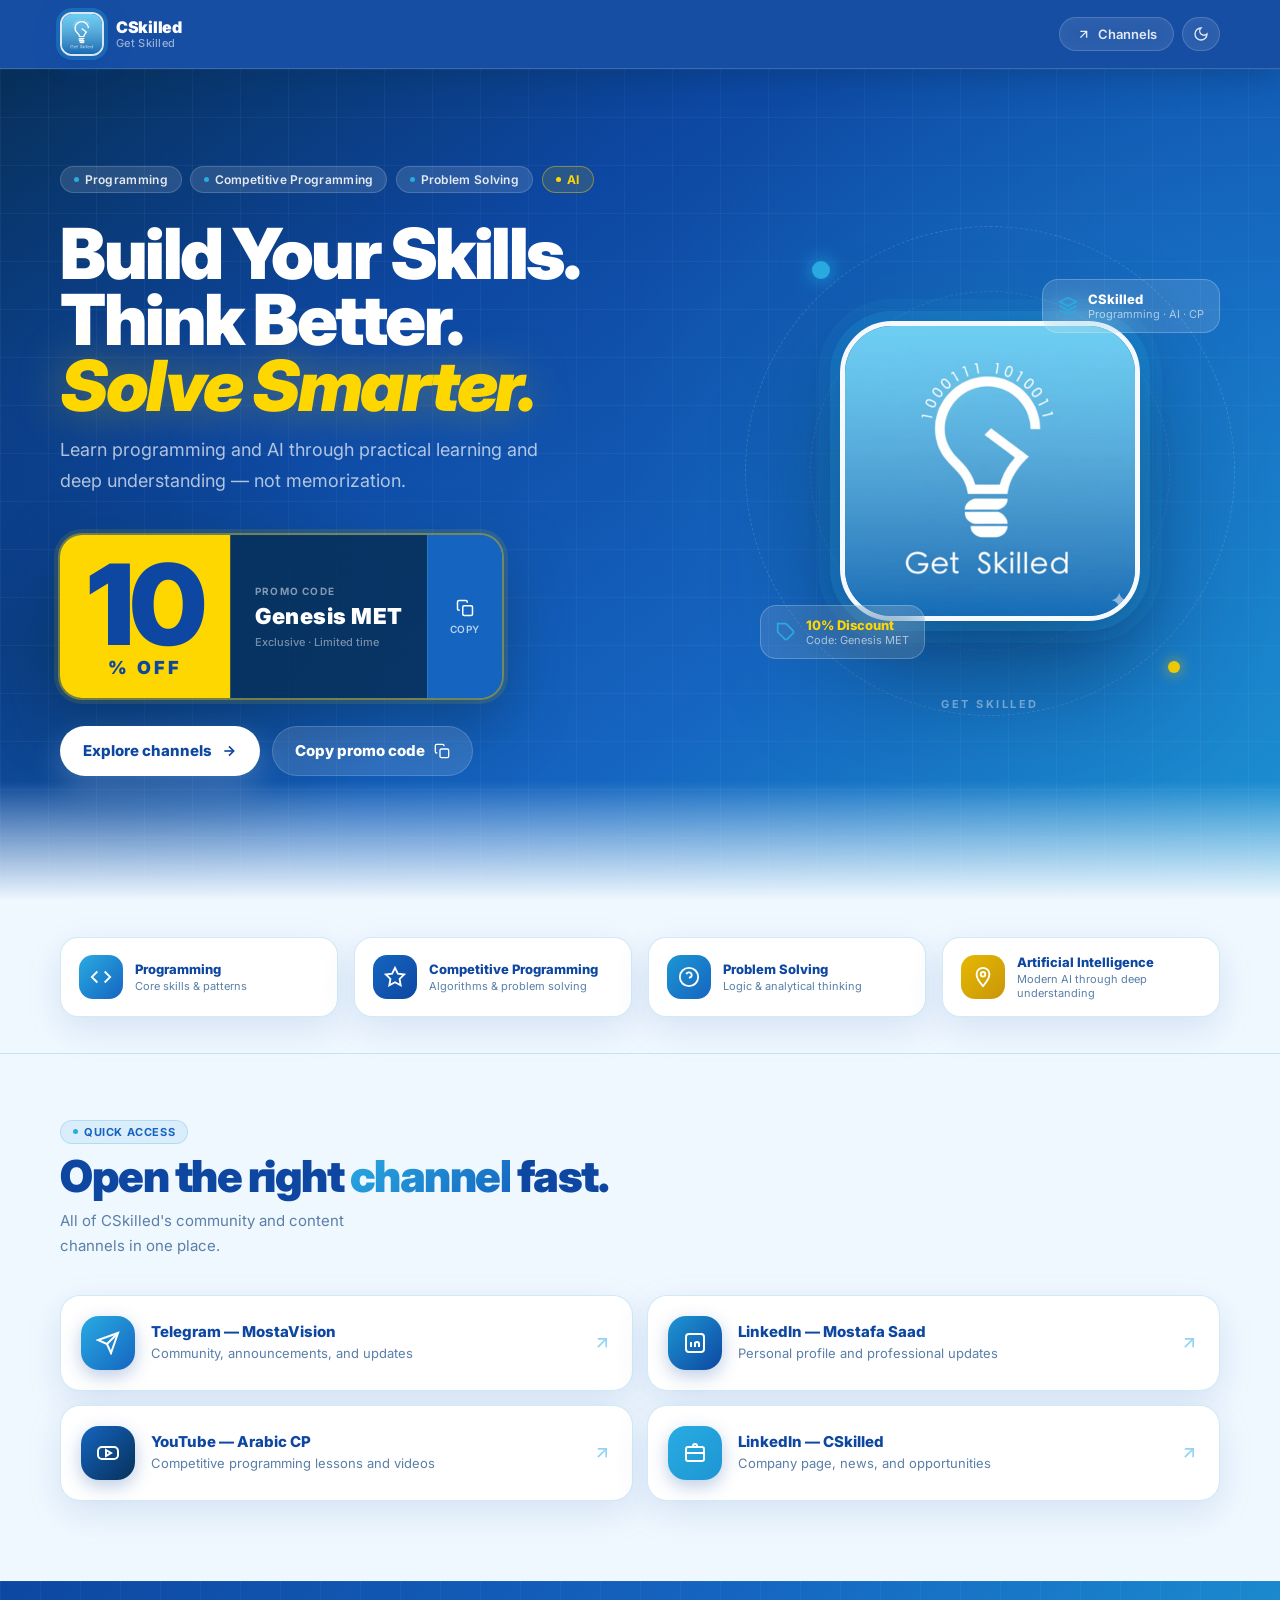
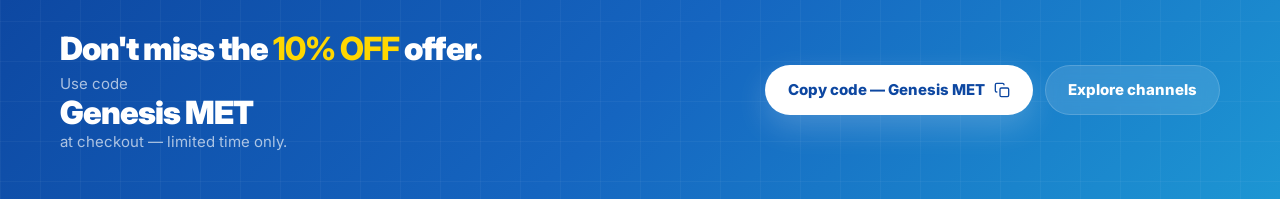
==== commit 4b6bee8c: "feat: update layout and structure in index.html" ====
--- a/index.html
+++ b/index.html
@@ -3,1124 +3,983 @@
 <head>
   <meta charset="UTF-8" />
   <meta name="viewport" content="width=device-width, initial-scale=1" />
-  <title>CSkilled — Get Skilled | Programming · AI · Competitive Programming</title>
-  <meta name="description" content="CSkilled – Learn programming, competitive programming, problem solving and AI. Get 10% off with promo code Genesis MET. Access Telegram, LinkedIn and YouTube channels." />
+  <title>CSkilled — Build Your Skills. Think Better. Solve Smarter.</title>
+  <meta name="description" content="CSkilled – Learn programming, competitive programming, problem solving and AI. Get 10% off with promo code Genesis MET. Join Telegram, LinkedIn, and YouTube channels." />
   <link rel="preconnect" href="https://fonts.googleapis.com" />
   <link rel="preconnect" href="https://fonts.gstatic.com" crossorigin />
-  <link href="https://fonts.googleapis.com/css2?family=Inter:wght@400;500;600;700;800;900&display=swap" rel="stylesheet" />
+  <link href="https://fonts.googleapis.com/css2?family=Inter:ital,wght@0,400;0,500;0,600;0,700;0,800;0,900;1,900&display=swap" rel="stylesheet" />
   <style>
-    /* ─── COLOR PALETTE (extracted from skiled.jpeg) ───────────────────── */
-    :root {
-      --sky:        #29ABE2;  /* light sky blue  */
-      --sky-mid:    #1D96D3;  /* mid blue        */
-      --deep:       #1565C0;  /* deep brand blue */
-      --deeper:     #0D47A1;  /* darkest blue    */
-      --ink:        #0B1F3A;  /* near-black navy */
-      --paper:      #F0F8FF;
-      --white:      #FFFFFF;
-      --muted:      #5A7FA8;
-      --line:       rgba(29,150,211,.22);
-      --offer:      #FFD700;  /* gold – max contrast on blue */
-      --offer-glow: rgba(255,215,0,.42);
-      --shadow:     0 24px 64px rgba(11,31,58,.22);
-    }
-
-    * { box-sizing: border-box; margin: 0; padding: 0; }
-    html { scroll-behavior: smooth; }
-
-    body {
-      min-height: 100vh;
-      font-family: 'Inter', ui-sans-serif, system-ui, sans-serif;
-      color: var(--ink);
-      background:
-        radial-gradient(ellipse 80% 60% at 15% 10%, rgba(41,171,226,.26), transparent 55%),
-        radial-gradient(ellipse 70% 50% at 85% 80%, rgba(21,101,192,.2),  transparent 50%),
-        linear-gradient(160deg, #e8f4fd 0%, #c9e8f9 35%, #d6eeff 65%, #eaf4ff 100%);
-      overflow-x: hidden;
-    }
-
-    body::before {
-      content: "";
-      position: fixed;
-      inset: 0;
-      pointer-events: none;
-      background-image:
-        linear-gradient(rgba(29,150,211,.055) 1px, transparent 1px),
-        linear-gradient(90deg, rgba(29,150,211,.055) 1px, transparent 1px);
-      background-size: 52px 52px;
-      mask-image: linear-gradient(to bottom, #000, transparent 78%);
-      z-index: 0;
-    }
-
-    button, a { font: inherit; }
-
-    .page {
-      position: relative;
-      width: min(1180px, calc(100% - 40px));
-      margin: 0 auto;
-      padding: 24px 0 60px;
-      z-index: 1;
-    }
-
-    /* ════════════════════════════════════════════════════════════════════════
-       PROMO HEADER
-    ════════════════════════════════════════════════════════════════════════ */
-    .promo-header {
-      background: linear-gradient(135deg, var(--deeper) 0%, var(--deep) 42%, var(--sky-mid) 100%);
-      border-radius: 28px;
-      margin-bottom: 40px;
-      overflow: hidden;
-      position: relative;
-      box-shadow: 0 28px 80px rgba(21,101,192,.32), inset 0 1px 0 rgba(255,255,255,.1);
-    }
-
-    .promo-header::before {
-      content: "";
-      position: absolute;
-      inset: 0;
-      background:
-        radial-gradient(ellipse 55% 90% at 92% 28%, rgba(41,171,226,.24), transparent 58%),
-        radial-gradient(ellipse 45% 55% at  8% 78%, rgba(13,71,161,.38),  transparent 52%);
-      pointer-events: none;
-      z-index: 0;
-    }
-
-    .promo-header::after {
-      content: "";
-      position: absolute;
-      inset: 0;
-      background-image:
-        linear-gradient(rgba(255,255,255,.032) 1px, transparent 1px),
-        linear-gradient(90deg, rgba(255,255,255,.032) 1px, transparent 1px);
-      background-size: 44px 44px;
-      pointer-events: none;
-      z-index: 0;
-    }
-
-    .promo-nav {
-      position: relative;
-      z-index: 2;
-      display: flex;
-      align-items: center;
-      justify-content: space-between;
-      gap: 18px;
-      padding: 22px 28px 0;
-    }
-
-    .promo-header .brand-text strong { color: #fff; }
-    .promo-header .brand-text span   { color: rgba(255,255,255,.6); }
-
-    .promo-header .icon-button,
-    .promo-header .theme-button {
-      background: rgba(255,255,255,.12);
-      border-color: rgba(255,255,255,.22);
-      color: #fff;
-      box-shadow: none;
-    }
-    .promo-header .icon-button:hover,
-    .promo-header .theme-button:hover {
-      background: rgba(255,255,255,.22);
-      box-shadow: none;
-    }
-
-    .promo-hero-area {
-      position: relative;
-      z-index: 2;
-      display: grid;
-      grid-template-columns: 1fr auto;
-      gap: clamp(24px, 5vw, 68px);
-      align-items: center;
-      padding: 30px 28px 40px;
-    }
-
-    /* Platform tags */
-    .platform-tags {
-      display: flex;
-      flex-wrap: wrap;
-      gap: 8px;
-      margin-bottom: 22px;
-      animation: fadeUp .8s cubic-bezier(.22,1,.36,1) .08s both;
-    }
-
-    .platform-tag {
-      display: inline-flex;
-      align-items: center;
-      gap: 7px;
-      padding: 5px 14px;
-      border-radius: 999px;
-      background: rgba(255,255,255,.11);
-      border: 1px solid rgba(255,255,255,.2);
-      color: rgba(255,255,255,.9);
-      font-size: 12px;
-      font-weight: 600;
-      letter-spacing: .3px;
-      backdrop-filter: blur(8px);
-      transition: background .2s ease;
-    }
-
-    .platform-tag::before {
-      content: "";
-      width: 6px;
-      height: 6px;
-      border-radius: 50%;
-      background: var(--sky);
-      flex-shrink: 0;
-    }
-
-    .platform-tag--ai {
-      background: rgba(255,215,0,.14);
-      border-color: rgba(255,215,0,.38);
-      color: var(--offer);
-      font-weight: 800;
-    }
-    .platform-tag--ai::before { background: var(--offer); }
-    .platform-tag:hover        { background: rgba(255,255,255,.2); }
-
-    /* Header headline */
-    .header-headline {
-      margin: 0 0 18px;
-      font-size: clamp(28px, 4vw, 56px);
-      font-weight: 900;
-      line-height: .95;
-      letter-spacing: -2px;
-      color: #fff;
-      animation: fadeUp .9s cubic-bezier(.22,1,.36,1) .18s both;
-    }
-
-    .header-headline em {
-      font-style: normal;
-      color: var(--offer);
-      text-shadow: 0 0 44px rgba(255,215,0,.45);
-    }
-
-    /* Supporting text */
-    .header-support {
-      max-width: 530px;
-      margin: 0 0 30px;
-      font-size: clamp(14px, 1.5vw, 17px);
-      line-height: 1.74;
-      color: rgba(255,255,255,.7);
-      font-weight: 400;
-      animation: fadeUp .9s cubic-bezier(.22,1,.36,1) .28s both;
-    }
-
-    /* Offer row */
-    .header-offer {
-      display: flex;
-      align-items: center;
-      flex-wrap: wrap;
-      gap: 12px;
-      animation: fadeUp .9s cubic-bezier(.22,1,.36,1) .36s both;
-    }
-
-    .offer-badge {
-      display: inline-flex;
-      align-items: baseline;
-      gap: 5px;
-      padding: 12px 20px;
-      border-radius: 18px;
-      background: var(--offer);
-      box-shadow: 0 8px 28px rgba(255,215,0,.45), inset 0 1px 0 rgba(255,255,255,.4);
-    }
-
-    .offer-pct {
-      font-size: 46px;
-      font-weight: 900;
-      line-height: 1;
-      color: var(--deeper);
-      letter-spacing: -2px;
-    }
-
-    .offer-label {
-      font-size: 18px;
-      font-weight: 900;
-      color: var(--deeper);
-      letter-spacing: 1.5px;
-      align-self: flex-end;
-      margin-bottom: 4px;
-    }
-
-    .offer-code-box {
-      display: flex;
-      flex-direction: column;
-      gap: 4px;
-      padding: 11px 18px;
-      border-radius: 14px;
-      background: rgba(255,255,255,.09);
-      border: 1px dashed rgba(255,255,255,.32);
-    }
-
-    .offer-code-box .offer-code-label {
-      font-size: 10.5px;
-      color: rgba(255,255,255,.58);
-      font-weight: 700;
-      letter-spacing: .8px;
-      text-transform: uppercase;
-    }
-
-    .offer-code-box code {
-      font-size: 16px;
-      font-weight: 900;
-      color: #fff;
-      font-family: inherit;
-      letter-spacing: .2px;
-    }
-
-    .offer-copy-btn {
-      display: inline-flex;
-      align-items: center;
-      gap: 8px;
-      padding: 13px 22px;
-      border-radius: 999px;
-      background: rgba(255,255,255,.13);
-      border: 1.5px solid rgba(255,255,255,.28);
-      color: #fff;
-      font-size: 14px;
-      font-weight: 700;
-      cursor: pointer;
-      transition: transform .22s ease, background .22s ease;
-      backdrop-filter: blur(8px);
-    }
-
-    .offer-copy-btn:hover {
-      transform: translateY(-2px);
-      background: rgba(255,255,255,.24);
-    }
-
-    /* Right logo column in header */
-    .header-logo-col {
-      display: flex;
-      flex-direction: column;
-      align-items: center;
-      gap: 14px;
-      flex-shrink: 0;
-    }
-
-    .header-logo-big {
-      width: clamp(130px, 14vw, 196px);
-      height: clamp(130px, 14vw, 196px);
-      object-fit: cover;
-      border-radius: 38px;
-      border: 4px solid rgba(255,255,255,.96);
-      box-shadow:
-        0 0 0 8px  rgba(41,171,226,.26),
-        0 0 0 16px rgba(41,171,226,.1),
-        0 36px 90px rgba(13,71,161,.54);
-      animation: headerLogoZoom 1.9s cubic-bezier(.16,1.2,.36,1) both;
-      image-rendering: -webkit-optimize-contrast;
-      image-rendering: crisp-edges;
-    }
-
-    @keyframes headerLogoZoom {
-      0%   { transform: scale(0.16); opacity: 0; filter: blur(16px); }
-      48%  { transform: scale(1.1);  opacity: 1; filter: blur(0); }
-      70%  { transform: scale(0.96); }
-      100% { transform: scale(1);    opacity: 1; filter: blur(0); }
-    }
-
-    .header-logo-tagline {
-      font-size: 12px;
-      font-weight: 700;
-      color: rgba(255,255,255,.6);
-      letter-spacing: 1.8px;
-      text-transform: uppercase;
-      text-align: center;
-    }
-
-    /* ════════════════════════════════════════════════════════════════════════
-       BRAND / NAV COMMON
-    ════════════════════════════════════════════════════════════════════════ */
-    .brand {
-      display: flex;
-      align-items: center;
-      gap: 14px;
-      min-width: 0;
-      text-decoration: none;
-      color: inherit;
-    }
-
-    .brand-logo-wrap {
-      position: relative;
-      flex-shrink: 0;
-      width: 68px;
-      height: 68px;
-      border-radius: 20px;
-      overflow: visible;
-      animation: logoReveal 1.2s cubic-bezier(.16,1.2,.36,1) both;
-    }
-
-    .brand-logo-wrap img {
-      width: 68px;
-      height: 68px;
-      object-fit: cover;
-      border-radius: 20px;
-      border: 2.5px solid rgba(255,255,255,.95);
-      box-shadow:
-        0 0 0 5px rgba(41,171,226,.26),
-        0 0 0 9px rgba(41,171,226,.1),
-        0 18px 44px rgba(21,101,192,.36);
-      display: block;
-      image-rendering: -webkit-optimize-contrast;
-      image-rendering: crisp-edges;
-    }
-
-    .brand-logo-wrap::after {
-      content: "";
-      position: absolute;
-      inset: -8px;
-      border-radius: 28px;
-      border: 2px solid rgba(41,171,226,.5);
-      animation: pulseRing 2.2s ease-in-out infinite 1.4s;
-    }
-
-    @keyframes logoReveal {
-      0%   { transform: scale(0.28) translateY(12px); opacity: 0; filter: blur(6px); }
-      55%  { transform: scale(1.1)  translateY(-3px); opacity: 1; filter: blur(0); }
-      100% { transform: scale(1)   translateY(0);    opacity: 1; filter: blur(0); }
-    }
-
-    @keyframes pulseRing {
-      0%, 100% { transform: scale(1);    opacity: .8; }
-      50%       { transform: scale(1.18); opacity: 0;  }
-    }
-
-    .brand-text strong {
-      display: block;
-      font-size: 18px;
-      font-weight: 900;
-      letter-spacing: -.5px;
-      color: var(--deeper);
-    }
-
-    .brand-text span {
-      display: block;
-      font-size: 12px;
-      font-weight: 600;
-      color: var(--muted);
-      margin-top: 3px;
-      letter-spacing: .1px;
-    }
-
-    .nav-actions { display: flex; gap: 10px; align-items: center; }
-
-    .icon-button,
-    .theme-button {
-      width: 44px;
-      height: 44px;
-      display: inline-grid;
-      place-items: center;
-      border-radius: 50%;
-      border: 1.5px solid var(--line);
-      background: rgba(255,255,255,.7);
-      color: var(--deep);
-      cursor: pointer;
-      box-shadow: 0 8px 24px rgba(21,101,192,.1);
-      transition: transform .2s ease, background .2s ease, box-shadow .2s ease;
-      backdrop-filter: blur(12px);
-    }
-
-    .icon-button:hover,
-    .theme-button:hover {
-      transform: translateY(-2px);
-      background: var(--white);
-      box-shadow: 0 12px 32px rgba(21,101,192,.18);
-    }
-
-    /* ════════════════════════════════════════════════════════════════════════
-       HERO SECTION
-    ════════════════════════════════════════════════════════════════════════ */
-    .hero {
-      display: grid;
-      grid-template-columns: minmax(0, 1fr) minmax(320px, 480px);
-      align-items: center;
-      gap: clamp(32px, 6vw, 96px);
-      padding-bottom: 48px;
-    }
-
-    .hero-copy { position: relative; z-index: 1; }
-
-    /* ── Billboard discount ──────────────────────────────────────────── */
-    .hero-discount {
-      margin-bottom: 28px;
-      animation: fadeUp .9s cubic-bezier(.22,1,.36,1) .08s both;
-    }
-
-    .discount-num-row {
-      display: flex;
-      align-items: flex-end;
-      gap: 4px;
-      line-height: 1;
-      margin-bottom: 6px;
-    }
-
-    .discount-num {
-      font-size: clamp(100px, 16vw, 176px);
-      font-weight: 900;
-      letter-spacing: -8px;
-      color: var(--deeper);
-      line-height: .86;
-    }
-
-    .discount-sym {
-      font-size: clamp(44px, 7vw, 82px);
-      font-weight: 900;
-      color: var(--sky-mid);
-      letter-spacing: -2px;
-      margin-bottom: 18px;
-    }
-
-    .discount-off-pill {
-      display: inline-flex;
-      align-items: center;
-      padding: 10px 22px;
-      border-radius: 999px;
-      background: linear-gradient(135deg, var(--deep) 0%, var(--sky-mid) 100%);
-      color: #fff;
-      font-size: 20px;
-      font-weight: 900;
-      letter-spacing: 2.5px;
-      margin-bottom: 20px;
-      box-shadow: 0 10px 28px rgba(21,101,192,.4);
-      flex-shrink: 0;
-    }
-
-    .discount-caption {
-      font-size: 14px;
-      font-weight: 600;
-      color: var(--muted);
-      letter-spacing: .2px;
-    }
-
-    /* ── Hero promo code row ─────────────────────────────────────────── */
-    .hero-code-row {
-      margin-bottom: 30px;
-      animation: fadeUp .9s cubic-bezier(.22,1,.36,1) .22s both;
-    }
-
-    .hero-code-label {
-      font-size: 11px;
-      font-weight: 700;
-      color: var(--muted);
-      letter-spacing: .8px;
-      text-transform: uppercase;
-      margin-bottom: 8px;
-    }
-
-    .hero-code-pill {
-      display: inline-flex;
-      align-items: center;
-      gap: 10px;
-      padding: 12px 18px;
-      border-radius: 18px;
-      border: 1.5px solid var(--line);
-      background: rgba(255,255,255,.72);
-      backdrop-filter: blur(14px);
-      box-shadow: 0 8px 28px rgba(21,101,192,.1);
-    }
-
-    .hero-code-pill code {
-      font-size: 19px;
-      font-weight: 900;
-      color: var(--deep);
-      font-family: inherit;
-      letter-spacing: .4px;
-    }
-
-    .hero-code-copy {
-      width: 38px;
-      height: 38px;
-      display: inline-grid;
-      place-items: center;
-      border: 0;
-      border-radius: 12px;
-      background: linear-gradient(135deg, var(--deep), var(--sky-mid));
-      color: #fff;
-      cursor: pointer;
-      transition: transform .18s ease, box-shadow .18s ease;
-      box-shadow: 0 4px 14px rgba(21,101,192,.32);
-    }
-
-    .hero-code-copy:hover {
-      transform: scale(1.1);
-      box-shadow: 0 8px 22px rgba(21,101,192,.44);
-    }
-
-    /* ── Hero heading ────────────────────────────────────────────────── */
-    .hero-h2 {
-      max-width: 640px;
-      font-size: clamp(30px, 5.5vw, 64px);
-      line-height: .96;
-      letter-spacing: -2px;
-      font-weight: 900;
-      color: var(--deeper);
-      margin-bottom: 16px;
-      animation: fadeUp .9s cubic-bezier(.22,1,.36,1) .38s both;
-    }
-
-    .hero-h2 em {
-      font-style: normal;
-      background: linear-gradient(135deg, var(--sky) 0%, var(--deep) 100%);
-      -webkit-background-clip: text;
-      -webkit-text-fill-color: transparent;
-      background-clip: text;
-    }
-
-    /* ── Lead text ───────────────────────────────────────────────────── */
-    .lead {
-      max-width: 560px;
-      color: var(--muted);
-      font-size: clamp(15px, 1.6vw, 18px);
-      line-height: 1.75;
-      animation: fadeUp .9s cubic-bezier(.22,1,.36,1) .48s both;
-    }
-
-    /* ── CTA row ─────────────────────────────────────────────────────── */
-    .cta-row {
-      display: flex;
-      flex-wrap: wrap;
-      gap: 12px;
-      margin-top: 26px;
-      animation: fadeUp .9s cubic-bezier(.22,1,.36,1) .58s both;
-    }
-
-    .cta {
-      display: inline-flex;
-      align-items: center;
-      justify-content: center;
-      gap: 10px;
-      min-height: 52px;
-      padding: 0 24px;
-      border-radius: 999px;
-      text-decoration: none;
-      border: 1.5px solid transparent;
-      font-weight: 800;
-      cursor: pointer;
-      font-size: 15px;
-      transition: transform .22s ease, box-shadow .22s ease;
-    }
-
-    .cta.primary {
-      color: #fff;
-      background: linear-gradient(135deg, var(--deep) 0%, var(--sky) 100%);
-      box-shadow: 0 14px 36px rgba(21,101,192,.38);
-    }
-
-    .cta.secondary {
-      color: var(--deep);
-      background: rgba(255,255,255,.75);
-      border-color: var(--line);
-      backdrop-filter: blur(12px);
-    }
-
-    .cta:hover {
-      transform: translateY(-3px);
-      box-shadow: 0 20px 48px rgba(21,101,192,.32);
-    }
-
-    /* ── Metrics ─────────────────────────────────────────────────────── */
-    .metrics {
-      display: grid;
-      grid-template-columns: repeat(3, minmax(0, 1fr));
-      gap: 12px;
-      margin-top: 30px;
-      max-width: 520px;
-      animation: fadeUp .9s cubic-bezier(.22,1,.36,1) .68s both;
-    }
-
-    .metric {
-      padding: 16px 14px;
-      border-radius: 18px;
-      border: 1.5px solid var(--line);
-      background: rgba(255,255,255,.62);
-      backdrop-filter: blur(20px);
-      box-shadow: 0 8px 24px rgba(21,101,192,.08);
-    }
-
-    .metric strong {
-      display: block;
-      font-size: 22px;
-      font-weight: 900;
-      color: var(--deep);
-    }
-
-    .metric span {
-      display: block;
-      color: var(--muted);
-      font-size: 12px;
-      font-weight: 500;
-      margin-top: 4px;
-    }
-
-    @keyframes fadeUp {
-      0%   { opacity: 0; transform: translateY(22px); }
-      100% { opacity: 1; transform: translateY(0);    }
-    }
-
-    /* ════════════════════════════════════════════════════════════════════════
-       LOGO STAGE  (replaces the phone)
-    ════════════════════════════════════════════════════════════════════════ */
-    .logo-stage {
-      position: relative;
-      display: grid;
-      place-items: center;
-      min-height: 600px;
-      animation: fadeUp 1s cubic-bezier(.22,1,.36,1) .1s both;
-    }
-
-    /* Ambient glow blob behind logo */
-    .logo-stage::before {
-      content: "";
-      position: absolute;
-      width: 480px;
-      height: 480px;
-      border-radius: 50%;
-      background: radial-gradient(circle, rgba(41,171,226,.26) 0%, transparent 70%);
-      pointer-events: none;
-    }
-
-    /* Outer orbit ring */
-    .logo-orbit {
-      position: absolute;
-      width: min(90vw, 510px);
-      aspect-ratio: 1;
-      border: 1.5px dashed rgba(29,150,211,.28);
-      border-radius: 50%;
-      animation: spin 22s linear infinite;
-    }
-
-    .logo-orbit::before,
-    .logo-orbit::after {
-      content: "";
-      position: absolute;
-      border-radius: 50%;
-    }
-
-    .logo-orbit::before {
-      width: 20px;
-      height: 20px;
-      background: var(--sky);
-      top: 36px;
-      left: 70px;
-      box-shadow: 0 0 18px rgba(41,171,226,.8);
-    }
-
-    .logo-orbit::after {
-      width: 13px;
-      height: 13px;
-      background: var(--deep);
-      bottom: 44px;
-      right: 56px;
-      box-shadow: 0 0 14px rgba(21,101,192,.7);
-    }
-
-    /* Inner orbit ring */
-    .logo-orbit-2 {
-      position: absolute;
-      width: min(68vw, 378px);
-      aspect-ratio: 1;
-      border: 1px dashed rgba(29,150,211,.16);
-      border-radius: 50%;
-      animation: spin 14s linear infinite reverse;
-    }
-
-    /* The logo image */
-    .logo-display { position: relative; z-index: 2; }
-
-    .logo-display img {
-      width: min(72vw, 316px);
-      height: min(72vw, 316px);
-      object-fit: cover;
-      border-radius: 58px;
-      border: 5px solid rgba(255,255,255,.98);
-      box-shadow:
-        0 0 0 10px rgba(41,171,226,.2),
-        0 0 0 22px rgba(41,171,226,.08),
-        0 48px 110px rgba(21,101,192,.46),
-        0 12px 32px rgba(21,101,192,.3);
-      image-rendering: -webkit-optimize-contrast;
-      image-rendering: crisp-edges;
-      animation: logoFloat 5.5s ease-in-out infinite;
-    }
-
-    @keyframes logoFloat {
-      0%, 100% { transform: translateY(0)    scale(1); }
-      50%       { transform: translateY(-18px) scale(1.015); }
-    }
-
-    /* Floating info cards around logo */
-    .logo-card {
-      position: absolute;
-      display: flex;
-      align-items: center;
-      gap: 10px;
-      padding: 12px 16px;
-      border-radius: 18px;
-      background: rgba(255,255,255,.88);
-      border: 1.5px solid rgba(255,255,255,.9);
-      box-shadow: 0 14px 40px rgba(21,101,192,.16);
-      backdrop-filter: blur(20px);
-      animation: float 5s ease-in-out infinite;
-      z-index: 3;
-    }
-
-    .logo-card.top-right  { top: 72px;  right: -8px; }
-    .logo-card.bot-left   { left: -8px; bottom: 80px; animation-delay: -2.2s; }
-
-    .logo-card svg    { width: 22px; height: 22px; color: var(--sky); flex-shrink: 0; }
-    .logo-card strong { display: block; font-size: 13px; font-weight: 800; color: var(--deeper); }
-    .logo-card span   { display: block; color: var(--muted); font-size: 11px; }
-
-    /* "Get Skilled" label below logo */
-    .logo-label {
-      position: absolute;
-      bottom: 28px;
-      left: 50%;
-      transform: translateX(-50%);
-      font-size: 12px;
-      font-weight: 700;
-      color: var(--muted);
-      letter-spacing: 2.5px;
-      text-transform: uppercase;
-      white-space: nowrap;
-      z-index: 2;
-    }
-
-    /* ════════════════════════════════════════════════════════════════════════
-       LINKS SECTION
-    ════════════════════════════════════════════════════════════════════════ */
-    .links-section {
-      display: grid;
-      grid-template-columns: .8fr 1.2fr;
-      gap: 28px;
-      align-items: start;
-      padding: 60px 0 12px;
-    }
-
-    .section-title h2 {
-      margin: 0;
-      font-size: clamp(28px, 4.5vw, 48px);
-      line-height: 1;
-      letter-spacing: -1px;
-      font-weight: 900;
-      color: var(--deeper);
-    }
-
-    .section-title h2 em {
-      font-style: normal;
-      background: linear-gradient(135deg, var(--sky) 0%, var(--deep) 100%);
-      -webkit-background-clip: text;
-      -webkit-text-fill-color: transparent;
-      background-clip: text;
-    }
-
-    .section-title p {
-      max-width: 360px;
-      color: var(--muted);
-      line-height: 1.7;
-      font-size: 15px;
-      margin-top: 12px;
-    }
-
-    .link-list { display: grid; gap: 12px; }
-
-    .tile {
-      display: grid;
-      grid-template-columns: 52px minmax(0, 1fr) 32px;
-      align-items: center;
-      gap: 14px;
-      min-height: 78px;
-      padding: 16px;
-      border-radius: 22px;
-      border: 1.5px solid var(--line);
-      background: rgba(255,255,255,.72);
-      text-decoration: none;
-      color: var(--ink);
-      box-shadow: 0 10px 28px rgba(21,101,192,.08);
-      transition: transform .22s ease, background .22s ease, border-color .22s ease, box-shadow .22s ease;
-      backdrop-filter: blur(12px);
-    }
-
-    .tile:hover {
-      transform: translateX(6px);
-      background: var(--white);
-      border-color: rgba(41,171,226,.45);
-      box-shadow: 0 18px 48px rgba(21,101,192,.16);
-    }
-
-    .tile-icon {
-      display: grid;
-      place-items: center;
-      width: 52px;
-      height: 52px;
-      border-radius: 18px;
-      color: #fff;
-      background: linear-gradient(135deg, var(--sky) 0%, var(--deep) 100%);
-      box-shadow: 0 6px 18px rgba(21,101,192,.28);
-    }
-
-    .tile:nth-child(2) .tile-icon { background: linear-gradient(135deg, var(--sky-mid), var(--deeper)); }
-    .tile:nth-child(3) .tile-icon { background: linear-gradient(135deg, var(--deep), #0a3d91); }
-    .tile:nth-child(4) .tile-icon { background: linear-gradient(135deg, var(--sky), var(--sky-mid)); }
-
-    .tile strong { display: block; font-size: 15px; font-weight: 800; color: var(--deeper); }
-
-    .tile-copy,
-    .tile-copy span { display: block; color: var(--muted); font-size: 13px; }
-    .tile-copy      { margin-top: 0; }
-    .tile-copy span { margin-top: 3px; }
-
-    .arrow { justify-self: end; opacity: .45; color: var(--sky); }
-
-    /* ════════════════════════════════════════════════════════════════════════
-       TOAST
-    ════════════════════════════════════════════════════════════════════════ */
-    .toast {
-      position: fixed;
-      left: 50%;
-      bottom: 24px;
-      z-index: 10;
-      transform: translate(-50%, 90px);
-      padding: 12px 20px;
-      border-radius: 999px;
-      color: #fff;
-      background: linear-gradient(135deg, var(--deeper), var(--sky-mid));
-      box-shadow: 0 14px 40px rgba(21,101,192,.3);
-      opacity: 0;
-      transition: transform .28s ease, opacity .28s ease;
-      font-weight: 700;
-      font-size: 14px;
-    }
-
-    .toast.show { transform: translate(-50%, 0); opacity: 1; }
-
-    /* ════════════════════════════════════════════════════════════════════════
-       DARK MODE
-    ════════════════════════════════════════════════════════════════════════ */
-    .dark {
-      color: #e8f4ff;
-      background:
-        radial-gradient(ellipse 80% 60% at 15% 10%, rgba(41,171,226,.16), transparent 55%),
-        radial-gradient(ellipse 70% 50% at 85% 80%, rgba(21,101,192,.12), transparent 50%),
-        linear-gradient(160deg, #06111e 0%, #091828 50%, #061324 100%);
-    }
-
-    .dark .hero-h2              { color: #e8f4ff; }
-    .dark .brand-text strong    { color: #a8d5f7; }
-    .dark .section-title h2     { color: #c5e4ff; }
-    .dark .discount-num         { color: #c5e4ff; }
-
-    .dark .lead,
-    .dark .section-title p,
-    .dark .brand-text span,
-    .dark .tile-copy,
-    .dark .tile-copy span,
-    .dark .metric span          { color: #7aaecc; }
-
-    .dark .icon-button,
-    .dark .theme-button,
-    .dark .metric,
-    .dark .tile                 { color: #e8f4ff; background: rgba(11,28,52,.78); border-color: rgba(41,171,226,.18); }
-
-    .dark .cta.secondary        { color: #e8f4ff; background: rgba(11,28,52,.72); border-color: rgba(41,171,226,.2); }
-
-    .dark .hero-code-pill       { background: rgba(11,28,52,.78); border-color: rgba(41,171,226,.2); }
-    .dark .hero-code-pill code  { color: #a8d5f7; }
-
-    .dark .logo-card            { background: rgba(11,28,52,.84); border-color: rgba(41,171,226,.18); }
-    .dark .logo-card strong     { color: #c5e4ff; }
-    .dark .logo-card span       { color: #7aaecc; }
-
-    .dark .promo-header {
-      background: linear-gradient(135deg, #060c18 0%, var(--deeper) 45%, var(--deep) 100%);
-      box-shadow: 0 28px 80px rgba(13,71,161,.4), inset 0 1px 0 rgba(255,255,255,.07);
-    }
-
-    .dark .offer-copy-btn       { background: rgba(255,255,255,.1); }
-    .dark .offer-copy-btn:hover { background: rgba(255,255,255,.2); }
-
-    /* ════════════════════════════════════════════════════════════════════════
-       KEYFRAMES
-    ════════════════════════════════════════════════════════════════════════ */
-    @keyframes spin  { to { transform: rotate(1turn); } }
-
-    @keyframes float {
-      0%, 100% { transform: translateY(0);    }
-      50%       { transform: translateY(-14px); }
-    }
-
-    /* ════════════════════════════════════════════════════════════════════════
-       RESPONSIVE
-    ════════════════════════════════════════════════════════════════════════ */
-    @media (max-width: 900px) {
-      .hero             { grid-template-columns: 1fr; }
-      .logo-stage       { min-height: 480px; order: -1; }
-      .logo-display img { width: 230px; height: 230px; border-radius: 44px; }
-      .links-section    { grid-template-columns: 1fr; }
-      .promo-hero-area  { grid-template-columns: 1fr; gap: 28px; padding: 24px 22px 32px; }
-      .header-logo-col  { flex-direction: row; justify-content: flex-start; order: -1; gap: 16px; }
-      .header-logo-big  { width: 86px; height: 86px; border-radius: 24px; border-width: 3px; }
-      .header-logo-tagline { display: none; }
-    }
-
-    @media (max-width: 620px) {
-      .page             { width: min(100% - 24px, 1180px); padding-top: 14px; }
-      .promo-header     { border-radius: 20px; margin-bottom: 28px; }
-      .promo-nav        { padding: 16px 18px 0; }
-      .promo-hero-area  { padding: 20px 18px 28px; gap: 20px; }
-      .header-headline  { font-size: 26px; letter-spacing: -1px; }
-      .header-support   { font-size: 13px; margin-bottom: 20px; }
-      .offer-pct        { font-size: 36px; }
-      .offer-label      { font-size: 14px; }
-      .offer-badge      { padding: 10px 14px; }
-      .nav-actions .icon-button { display: none; }
-      .discount-num     { font-size: 96px; letter-spacing: -5px; }
-      .discount-sym     { font-size: 40px; }
-      .discount-off-pill{ font-size: 16px; padding: 8px 16px; }
-      .hero-code-pill code { font-size: 16px; }
-      .hero-h2          { font-size: 32px; letter-spacing: -1px; }
-      .metrics          { grid-template-columns: 1fr; }
-      .logo-stage       { min-height: 360px; }
-      .logo-display img { width: min(72vw, 200px); height: min(72vw, 200px); border-radius: 36px; }
-      .logo-card        { display: none; }
-      .logo-label       { display: none; }
-      .tile             { grid-template-columns: 46px minmax(0, 1fr) 24px; }
-    }
+  /* ════════════════════════════════════════════════════════════════════
+     DESIGN SYSTEM — colors extracted from skiled.jpeg logo
+  ════════════════════════════════════════════════════════════════════ */
+  :root {
+    /* Logo blue gradient (light → deep) */
+    --b1: #29ABE2;   /* sky      */
+    --b2: #1D96D3;   /* mid-sky  */
+    --b3: #1565C0;   /* deep     */
+    --b4: #0D47A1;   /* deepest  */
+    --b5: #07305A;   /* navy     */
+
+    /* Text */
+    --ink:    #0B1F3A;
+    --muted:  #5A7FA8;
+    --subtle: #8AAFC8;
+
+    /* Surface */
+    --white:  #FFFFFF;
+    --paper:  #F0F8FF;
+    --glass:  rgba(255,255,255,.12);
+    --glass2: rgba(255,255,255,.08);
+    --line-d: rgba(255,255,255,.16);   /* divider on dark bg */
+    --line-l: rgba(29,150,211,.2);    /* divider on light bg */
+
+    /* Discount gold */
+    --gold:   #FFD700;
+    --gold-d: #E6B800;
+
+    /* Shadows */
+    --sh-blue: 0 24px 72px rgba(13,71,161,.45);
+    --sh-card: 0 12px 36px rgba(13,71,161,.12);
+  }
+
+  /* ── Reset ── */
+  *, *::before, *::after { box-sizing: border-box; margin: 0; padding: 0; }
+  html  { scroll-behavior: smooth; }
+  button, a { font: inherit; }
+  img   { display: block; }
+
+  body {
+    font-family: 'Inter', ui-sans-serif, system-ui, sans-serif;
+    color: var(--ink);
+    background: var(--paper);
+    overflow-x: hidden;
+  }
+
+  /* ════════════════════════════════════════════════════════════════════
+     LAYOUT WRAPPERS
+  ════════════════════════════════════════════════════════════════════ */
+  .w {
+    width: min(1160px, 100% - 48px);
+    margin-inline: auto;
+  }
+
+  /* ════════════════════════════════════════════════════════════════════
+     ① NAV BAR — sticky, uses logo's deep blue
+  ════════════════════════════════════════════════════════════════════ */
+  .nav {
+    position: sticky;
+    top: 0;
+    z-index: 100;
+    background: rgba(13,71,161,.96);
+    backdrop-filter: blur(20px);
+    border-bottom: 1px solid var(--line-d);
+    box-shadow: 0 4px 32px rgba(7,48,90,.4);
+  }
+
+  .nav-inner {
+    display: flex;
+    align-items: center;
+    justify-content: space-between;
+    gap: 16px;
+    height: 68px;
+  }
+
+  /* Brand in nav */
+  .brand {
+    display: flex;
+    align-items: center;
+    gap: 12px;
+    text-decoration: none;
+    flex-shrink: 0;
+  }
+
+  .brand-logo {
+    width: 44px;
+    height: 44px;
+    border-radius: 12px;
+    object-fit: cover;
+    border: 2px solid rgba(255,255,255,.85);
+    box-shadow: 0 0 0 4px rgba(41,171,226,.3), 0 8px 22px rgba(13,71,161,.5);
+    image-rendering: -webkit-optimize-contrast;
+    image-rendering: crisp-edges;
+    animation: navLogoIn 1s cubic-bezier(.22,1,.36,1) both;
+  }
+
+  @keyframes navLogoIn {
+    0%   { transform: scale(.4); opacity: 0; filter: blur(4px); }
+    60%  { transform: scale(1.06); opacity: 1; filter: blur(0); }
+    100% { transform: scale(1);   opacity: 1; }
+  }
+
+  .brand-text {
+    line-height: 1;
+  }
+  .brand-name {
+    font-size: 16px;
+    font-weight: 900;
+    color: #fff;
+    letter-spacing: -.3px;
+  }
+  .brand-sub {
+    font-size: 11px;
+    font-weight: 500;
+    color: rgba(255,255,255,.55);
+    margin-top: 3px;
+    letter-spacing: .3px;
+  }
+
+  /* Nav actions */
+  .nav-actions {
+    display: flex;
+    align-items: center;
+    gap: 8px;
+  }
+
+  .nav-btn {
+    display: inline-flex;
+    align-items: center;
+    gap: 7px;
+    padding: 8px 16px;
+    border-radius: 999px;
+    border: 1.5px solid var(--line-d);
+    background: var(--glass);
+    color: rgba(255,255,255,.88);
+    font-size: 13px;
+    font-weight: 600;
+    text-decoration: none;
+    cursor: pointer;
+    transition: background .2s, transform .2s;
+    backdrop-filter: blur(8px);
+  }
+
+  .nav-btn:hover      { background: rgba(255,255,255,.2); transform: translateY(-1px); }
+  .nav-btn.icon-only  { padding: 8px 10px; }
+
+  /* ════════════════════════════════════════════════════════════════════
+     ② HERO — full-viewport, dark logo-gradient background
+  ════════════════════════════════════════════════════════════════════ */
+  .hero {
+    position: relative;
+    min-height: calc(100vh - 68px);
+    background:
+      radial-gradient(ellipse 70% 80% at 90% 40%, rgba(29,150,211,.3), transparent 60%),
+      radial-gradient(ellipse 50% 60% at  5% 70%, rgba(7,48,90,.5),    transparent 55%),
+      linear-gradient(145deg, var(--b5) 0%, var(--b4) 30%, var(--b3) 65%, var(--b2) 100%);
+    overflow: hidden;
+    display: flex;
+    align-items: center;
+  }
+
+  /* Dot-grid overlay */
+  .hero::before {
+    content: "";
+    position: absolute;
+    inset: 0;
+    background-image:
+      linear-gradient(rgba(255,255,255,.04) 1px, transparent 1px),
+      linear-gradient(90deg, rgba(255,255,255,.04) 1px, transparent 1px);
+    background-size: 48px 48px;
+    pointer-events: none;
+  }
+
+  /* Bottom fade to paper */
+  .hero::after {
+    content: "";
+    position: absolute;
+    bottom: 0;
+    left: 0;
+    right: 0;
+    height: 120px;
+    background: linear-gradient(transparent, var(--paper));
+    pointer-events: none;
+  }
+
+  .hero-inner {
+    position: relative;
+    z-index: 2;
+    display: grid;
+    grid-template-columns: 1fr minmax(320px, 460px);
+    align-items: center;
+    gap: clamp(40px, 6vw, 100px);
+    padding: 72px 0 100px;
+  }
+
+  /* ── Hero LEFT: Offer + Headline ── */
+  .hero-copy { position: relative; }
+
+  /* Platform topics */
+  .topic-row {
+    display: flex;
+    flex-wrap: wrap;
+    gap: 8px;
+    margin-bottom: 28px;
+    animation: slideUp .7s cubic-bezier(.22,1,.36,1) .05s both;
+  }
+
+  .topic {
+    display: inline-flex;
+    align-items: center;
+    gap: 6px;
+    padding: 5px 13px;
+    border-radius: 999px;
+    border: 1px solid var(--line-d);
+    background: var(--glass);
+    color: rgba(255,255,255,.88);
+    font-size: 12px;
+    font-weight: 600;
+    letter-spacing: .3px;
+    backdrop-filter: blur(8px);
+  }
+
+  .topic::before {
+    content: "";
+    width: 5px;
+    height: 5px;
+    border-radius: 50%;
+    background: var(--b1);
+    flex-shrink: 0;
+  }
+
+  .topic-ai {
+    border-color: rgba(255,215,0,.4);
+    background: rgba(255,215,0,.12);
+    color: var(--gold);
+    font-weight: 700;
+  }
+  .topic-ai::before { background: var(--gold); }
+
+  /* Main headline */
+  .hero-headline {
+    font-size: clamp(36px, 5.5vw, 72px);
+    font-weight: 900;
+    line-height: .94;
+    letter-spacing: -2.5px;
+    color: #fff;
+    margin-bottom: 16px;
+    animation: slideUp .8s cubic-bezier(.22,1,.36,1) .12s both;
+  }
+
+  .hero-headline em {
+    font-style: italic;
+    color: var(--gold);
+    text-shadow: 0 0 48px rgba(255,215,0,.35);
+  }
+
+  /* Support line */
+  .hero-sub {
+    font-size: clamp(15px, 1.6vw, 18px);
+    line-height: 1.72;
+    color: rgba(255,255,255,.68);
+    max-width: 500px;
+    margin-bottom: 38px;
+    animation: slideUp .8s cubic-bezier(.22,1,.36,1) .2s both;
+  }
+
+  /* ── DISCOUNT BLOCK — the star of the show ── */
+  .discount-block {
+    margin-bottom: 28px;
+    animation: slideUp .9s cubic-bezier(.22,1,.36,1) .28s both;
+  }
+
+  .discount-card {
+    display: inline-flex;
+    align-items: stretch;
+    border-radius: 22px;
+    overflow: hidden;
+    box-shadow:
+      0 0 0 2px rgba(255,215,0,.35),
+      0 0 0 6px rgba(255,215,0,.1),
+      0 24px 60px rgba(7,48,90,.5),
+      inset 0 1px 0 rgba(255,255,255,.15);
+  }
+
+  /* Big number column */
+  .dc-number {
+    display: flex;
+    flex-direction: column;
+    align-items: center;
+    justify-content: center;
+    padding: 20px 28px;
+    background: var(--gold);
+    gap: 0;
+    min-width: 140px;
+  }
+
+  .dc-pct {
+    font-size: clamp(64px, 10vw, 112px);
+    font-weight: 900;
+    color: var(--b4);
+    line-height: .88;
+    letter-spacing: -4px;
+  }
+
+  .dc-off {
+    font-size: 18px;
+    font-weight: 900;
+    color: var(--b4);
+    letter-spacing: 3px;
+    margin-top: 4px;
+  }
+
+  /* Code + label column */
+  .dc-code {
+    display: flex;
+    flex-direction: column;
+    justify-content: center;
+    gap: 6px;
+    padding: 18px 24px;
+    background: rgba(7,48,90,.88);
+    backdrop-filter: blur(12px);
+    border-left: 1px solid rgba(255,215,0,.2);
+  }
+
+  .dc-code-label {
+    font-size: 10px;
+    font-weight: 700;
+    color: rgba(255,255,255,.5);
+    letter-spacing: 1.2px;
+    text-transform: uppercase;
+  }
+
+  .dc-code-value {
+    font-size: 22px;
+    font-weight: 900;
+    color: #fff;
+    letter-spacing: .5px;
+    font-family: inherit;
+  }
+
+  .dc-code-sub {
+    font-size: 11px;
+    font-weight: 500;
+    color: rgba(255,255,255,.45);
+  }
+
+  /* Copy button column */
+  .dc-copy {
+    display: flex;
+    align-items: center;
+    justify-content: center;
+    padding: 18px 22px;
+    background: var(--b3);
+    border: 0;
+    color: #fff;
+    cursor: pointer;
+    transition: background .22s ease;
+    gap: 6px;
+    font-size: 13px;
+    font-weight: 700;
+    flex-direction: column;
+    border-left: 1px solid rgba(255,255,255,.1);
+  }
+
+  .dc-copy:hover   { background: var(--b2); }
+  .dc-copy svg     { flex-shrink: 0; }
+  .dc-copy-label   { font-size: 10px; font-weight: 600; opacity: .7; letter-spacing: .5px; }
+
+  /* ── CTAs ── */
+  .hero-ctas {
+    display: flex;
+    flex-wrap: wrap;
+    gap: 12px;
+    animation: slideUp .8s cubic-bezier(.22,1,.36,1) .4s both;
+  }
+
+  .btn {
+    display: inline-flex;
+    align-items: center;
+    gap: 9px;
+    min-height: 50px;
+    padding: 0 22px;
+    border-radius: 999px;
+    font-size: 15px;
+    font-weight: 800;
+    text-decoration: none;
+    border: 1.5px solid transparent;
+    cursor: pointer;
+    transition: transform .22s, box-shadow .22s;
+  }
+
+  .btn-primary {
+    background: #fff;
+    color: var(--b4);
+    box-shadow: 0 12px 32px rgba(255,255,255,.2);
+  }
+
+  .btn-secondary {
+    background: var(--glass);
+    border-color: var(--line-d);
+    color: #fff;
+    backdrop-filter: blur(8px);
+  }
+
+  .btn:hover { transform: translateY(-3px); box-shadow: 0 18px 44px rgba(7,48,90,.4); }
+
+  /* ── Hero RIGHT: Logo Stage ── */
+  .logo-stage {
+    position: relative;
+    display: grid;
+    place-items: center;
+    min-height: 520px;
+    animation: slideUp 1s cubic-bezier(.22,1,.36,1) .05s both;
+  }
+
+  /* Glow blob */
+  .logo-stage::before {
+    content: "";
+    position: absolute;
+    width: 440px;
+    height: 440px;
+    border-radius: 50%;
+    background: radial-gradient(circle, rgba(41,171,226,.28) 0%, transparent 68%);
+    pointer-events: none;
+  }
+
+  /* Outer orbit */
+  .orbit-outer {
+    position: absolute;
+    width: min(88vw, 490px);
+    aspect-ratio: 1;
+    border: 1.5px dashed rgba(255,255,255,.15);
+    border-radius: 50%;
+    animation: spin 24s linear infinite;
+  }
+
+  .orbit-outer::before,
+  .orbit-outer::after {
+    content: "";
+    position: absolute;
+    border-radius: 50%;
+  }
+
+  .orbit-outer::before {
+    width: 18px; height: 18px;
+    top: 34px; left: 66px;
+    background: var(--b1);
+    box-shadow: 0 0 18px rgba(41,171,226,.9), 0 0 36px rgba(41,171,226,.4);
+  }
+
+  .orbit-outer::after {
+    width: 12px; height: 12px;
+    bottom: 42px; right: 54px;
+    background: var(--gold);
+    box-shadow: 0 0 14px rgba(255,215,0,.8);
+  }
+
+  /* Inner orbit */
+  .orbit-inner {
+    position: absolute;
+    width: min(66vw, 360px);
+    aspect-ratio: 1;
+    border: 1px dashed rgba(255,255,255,.1);
+    border-radius: 50%;
+    animation: spin 15s linear infinite reverse;
+  }
+
+  /* The logo */
+  .logo-img-wrap {
+    position: relative;
+    z-index: 2;
+  }
+
+  .logo-img {
+    width: min(70vw, 300px);
+    height: min(70vw, 300px);
+    object-fit: cover;
+    border-radius: 52px;
+    border: 5px solid rgba(255,255,255,.96);
+    box-shadow:
+      0 0 0 10px rgba(41,171,226,.2),
+      0 0 0 22px rgba(41,171,226,.08),
+      0 48px 110px rgba(7,48,90,.7),
+      0 12px 32px rgba(13,71,161,.5);
+    image-rendering: -webkit-optimize-contrast;
+    image-rendering: crisp-edges;
+    animation: logoZoom 1.8s cubic-bezier(.16,1.1,.36,1) .05s both, logoFloat 6s ease-in-out 2s infinite;
+  }
+
+  @keyframes logoZoom {
+    0%   { transform: scale(.2);  opacity: 0; filter: blur(14px); }
+    50%  { transform: scale(1.06); opacity: 1; filter: blur(0); }
+    72%  { transform: scale(.97); }
+    100% { transform: scale(1);   opacity: 1; }
+  }
+
+  @keyframes logoFloat {
+    0%, 100% { transform: translateY(0) scale(1); }
+    50%       { transform: translateY(-16px) scale(1.012); }
+  }
+
+  /* Info cards floating around logo */
+  .logo-card {
+    position: absolute;
+    z-index: 3;
+    display: flex;
+    align-items: center;
+    gap: 10px;
+    padding: 11px 15px;
+    border-radius: 16px;
+    background: rgba(255,255,255,.12);
+    border: 1px solid rgba(255,255,255,.22);
+    backdrop-filter: blur(20px);
+    animation: floatCard 5s ease-in-out infinite;
+    color: #fff;
+  }
+
+  .logo-card-top   { top: 68px; right: 0; }
+  .logo-card-bot   { bottom: 72px; left: 0; animation-delay: -2.4s; }
+
+  .logo-card svg   { width: 20px; height: 20px; flex-shrink: 0; color: var(--b1); }
+  .logo-card strong { display: block; font-size: 13px; font-weight: 800; color: #fff; }
+  .logo-card span   { display: block; font-size: 11px; color: rgba(255,255,255,.6); }
+
+  .logo-card-bot strong { color: var(--gold); }
+
+  .logo-tagline {
+    position: absolute;
+    bottom: 20px;
+    left: 50%;
+    transform: translateX(-50%);
+    font-size: 11px;
+    font-weight: 700;
+    color: rgba(255,255,255,.4);
+    letter-spacing: 2.5px;
+    text-transform: uppercase;
+    white-space: nowrap;
+    z-index: 2;
+  }
+
+  @keyframes spin       { to { transform: rotate(1turn); } }
+  @keyframes floatCard  { 0%, 100% { transform: translateY(0); } 50% { transform: translateY(-12px); } }
+
+  @keyframes slideUp {
+    0%   { opacity: 0; transform: translateY(24px); }
+    100% { opacity: 1; transform: translateY(0); }
+  }
+
+  /* ════════════════════════════════════════════════════════════════════
+     ③ SUBJECTS STRIP
+  ════════════════════════════════════════════════════════════════════ */
+  .subjects {
+    background: var(--paper);
+    padding: 36px 0;
+    border-bottom: 1px solid var(--line-l);
+  }
+
+  .subjects-inner {
+    display: grid;
+    grid-template-columns: repeat(4, 1fr);
+    gap: 16px;
+  }
+
+  .subject-card {
+    display: flex;
+    align-items: center;
+    gap: 12px;
+    padding: 16px 18px;
+    border-radius: 18px;
+    background: var(--white);
+    border: 1.5px solid var(--line-l);
+    box-shadow: var(--sh-card);
+    transition: transform .22s, box-shadow .22s;
+  }
+
+  .subject-card:hover {
+    transform: translateY(-4px);
+    box-shadow: 0 20px 48px rgba(13,71,161,.18);
+  }
+
+  .subject-icon {
+    width: 44px;
+    height: 44px;
+    border-radius: 14px;
+    display: grid;
+    place-items: center;
+    flex-shrink: 0;
+    color: #fff;
+  }
+
+  .si-1 { background: linear-gradient(135deg, var(--b1), var(--b3)); }
+  .si-2 { background: linear-gradient(135deg, var(--b3), var(--b4)); }
+  .si-3 { background: linear-gradient(135deg, var(--b2), var(--b3)); }
+  .si-4 { background: linear-gradient(135deg, var(--gold-d), #c9960a); }
+  .si-4 svg { color: #fff !important; }
+
+  .subject-info strong {
+    display: block;
+    font-size: 13px;
+    font-weight: 800;
+    color: var(--b4);
+  }
+
+  .subject-info span {
+    display: block;
+    font-size: 11px;
+    color: var(--muted);
+    margin-top: 2px;
+  }
+
+  /* ════════════════════════════════════════════════════════════════════
+     ④ CHANNELS SECTION
+  ════════════════════════════════════════════════════════════════════ */
+  .channels {
+    background: var(--paper);
+    padding: 64px 0 80px;
+  }
+
+  .section-head {
+    margin-bottom: 36px;
+    display: flex;
+    align-items: flex-end;
+    justify-content: space-between;
+    gap: 24px;
+    flex-wrap: wrap;
+  }
+
+  .section-tag {
+    display: inline-flex;
+    align-items: center;
+    gap: 6px;
+    padding: 4px 12px;
+    border-radius: 999px;
+    background: rgba(29,150,211,.1);
+    border: 1px solid var(--line-l);
+    color: var(--b3);
+    font-size: 11px;
+    font-weight: 700;
+    letter-spacing: .6px;
+    text-transform: uppercase;
+    margin-bottom: 10px;
+  }
+
+  .section-tag::before {
+    content: "";
+    width: 5px; height: 5px;
+    border-radius: 50%;
+    background: var(--b1);
+  }
+
+  .section-title {
+    font-size: clamp(26px, 4vw, 44px);
+    font-weight: 900;
+    letter-spacing: -1.5px;
+    color: var(--b4);
+    line-height: 1;
+  }
+
+  .section-title em {
+    font-style: normal;
+    background: linear-gradient(135deg, var(--b1), var(--b3));
+    -webkit-background-clip: text;
+    -webkit-text-fill-color: transparent;
+    background-clip: text;
+  }
+
+  .section-desc {
+    font-size: 15px;
+    color: var(--muted);
+    line-height: 1.7;
+    max-width: 340px;
+    margin-top: 10px;
+  }
+
+  .channel-grid {
+    display: grid;
+    grid-template-columns: repeat(2, 1fr);
+    gap: 14px;
+  }
+
+  .channel-card {
+    display: flex;
+    align-items: center;
+    gap: 16px;
+    padding: 20px;
+    border-radius: 20px;
+    border: 1.5px solid var(--line-l);
+    background: var(--white);
+    text-decoration: none;
+    color: var(--ink);
+    box-shadow: var(--sh-card);
+    transition: transform .22s, border-color .22s, box-shadow .22s;
+  }
+
+  .channel-card:hover {
+    transform: translateY(-4px);
+    border-color: rgba(29,150,211,.4);
+    box-shadow: 0 20px 56px rgba(13,71,161,.16);
+  }
+
+  .channel-icon {
+    width: 54px;
+    height: 54px;
+    border-radius: 18px;
+    display: grid;
+    place-items: center;
+    flex-shrink: 0;
+    color: #fff;
+    box-shadow: 0 6px 18px rgba(13,71,161,.28);
+  }
+
+  .ci-1 { background: linear-gradient(135deg, var(--b1), var(--b3)); }
+  .ci-2 { background: linear-gradient(135deg, var(--b2), var(--b4)); }
+  .ci-3 { background: linear-gradient(135deg, var(--b3), var(--b5)); }
+  .ci-4 { background: linear-gradient(135deg, var(--b1), var(--b2)); }
+
+  .channel-info { flex: 1; min-width: 0; }
+  .channel-info strong { display: block; font-size: 15px; font-weight: 800; color: var(--b4); }
+  .channel-info span   { display: block; font-size: 13px; color: var(--muted); margin-top: 3px; line-height: 1.4; }
+
+  .channel-arrow { color: var(--b1); opacity: .5; flex-shrink: 0; }
+
+  /* ════════════════════════════════════════════════════════════════════
+     ⑤ FOOTER CTA STRIP
+  ════════════════════════════════════════════════════════════════════ */
+  .footer-strip {
+    background: linear-gradient(135deg, var(--b4) 0%, var(--b3) 50%, var(--b2) 100%);
+    padding: 48px 0;
+    position: relative;
+    overflow: hidden;
+  }
+
+  .footer-strip::before {
+    content: "";
+    position: absolute;
+    inset: 0;
+    background-image:
+      linear-gradient(rgba(255,255,255,.04) 1px, transparent 1px),
+      linear-gradient(90deg, rgba(255,255,255,.04) 1px, transparent 1px);
+    background-size: 40px 40px;
+    pointer-events: none;
+  }
+
+  .footer-inner {
+    position: relative;
+    z-index: 1;
+    display: flex;
+    align-items: center;
+    justify-content: space-between;
+    gap: 24px;
+    flex-wrap: wrap;
+  }
+
+  .footer-text strong {
+    display: block;
+    font-size: clamp(20px, 3vw, 32px);
+    font-weight: 900;
+    color: #fff;
+    letter-spacing: -1px;
+  }
+
+  .footer-text p {
+    font-size: 15px;
+    color: rgba(255,255,255,.65);
+    margin-top: 6px;
+  }
+
+  .footer-text em { color: var(--gold); font-style: normal; font-weight: 800; }
+
+  .footer-actions { display: flex; gap: 12px; flex-wrap: wrap; }
+
+  /* ════════════════════════════════════════════════════════════════════
+     TOAST
+  ════════════════════════════════════════════════════════════════════ */
+  .toast {
+    position: fixed;
+    left: 50%;
+    bottom: 24px;
+    z-index: 999;
+    transform: translate(-50%, 80px);
+    padding: 13px 22px;
+    border-radius: 999px;
+    background: var(--b4);
+    color: #fff;
+    font-size: 14px;
+    font-weight: 700;
+    box-shadow: 0 12px 40px rgba(13,71,161,.4);
+    opacity: 0;
+    transition: transform .26s ease, opacity .26s ease;
+    pointer-events: none;
+  }
+
+  .toast.show { transform: translate(-50%, 0); opacity: 1; }
+
+  /* ════════════════════════════════════════════════════════════════════
+     DARK MODE
+  ════════════════════════════════════════════════════════════════════ */
+  .dark body,
+  body.dark {
+    background: #071322;
+    color: #e0eeff;
+  }
+
+  body.dark .subjects,
+  body.dark .channels { background: #071322; }
+
+  body.dark .subject-card,
+  body.dark .channel-card {
+    background: rgba(13,71,161,.18);
+    border-color: rgba(29,150,211,.18);
+    color: #e0eeff;
+  }
+
+  body.dark .subject-card:hover,
+  body.dark .channel-card:hover {
+    background: rgba(13,71,161,.28);
+    border-color: rgba(41,171,226,.35);
+  }
+
+  body.dark .subject-info strong,
+  body.dark .channel-info strong,
+  body.dark .section-title { color: #c5e4ff; }
+
+  body.dark .subject-info span,
+  body.dark .channel-info span,
+  body.dark .section-desc,
+  body.dark .hero-sub { color: #7aaecc; }
+
+  body.dark .subjects  { border-color: rgba(29,150,211,.12); }
+
+  /* ════════════════════════════════════════════════════════════════════
+     RESPONSIVE
+  ════════════════════════════════════════════════════════════════════ */
+  @media (max-width: 960px) {
+    .hero-inner       { grid-template-columns: 1fr; min-height: auto; padding: 60px 0 80px; gap: 48px; }
+    .logo-stage       { order: -1; min-height: 420px; }
+    .logo-img         { width: 220px; height: 220px; border-radius: 42px; }
+    .logo-card        { display: none; }
+    .subjects-inner   { grid-template-columns: repeat(2, 1fr); }
+    .channel-grid     { grid-template-columns: 1fr; }
+    .section-head     { flex-direction: column; align-items: flex-start; }
+  }
+
+  @media (max-width: 620px) {
+    .w                { width: calc(100% - 32px); }
+    .nav-inner        { height: 60px; }
+    .brand-logo       { width: 38px; height: 38px; border-radius: 10px; }
+    .brand-name       { font-size: 15px; }
+    .nav-btn.hide-sm  { display: none; }
+    .hero-headline    { font-size: 36px; letter-spacing: -1.5px; }
+    .hero-sub         { font-size: 15px; }
+    .dc-pct           { font-size: 64px; }
+    .dc-off           { font-size: 15px; }
+    .dc-code-value    { font-size: 17px; }
+    .discount-card    { flex-direction: column; border-radius: 18px; width: 100%; }
+    .dc-number        { flex-direction: row; gap: 12px; align-items: baseline; padding: 18px 22px; justify-content: flex-start; }
+    .dc-code          { padding: 14px 22px; border-left: 0; border-top: 1px solid rgba(255,215,0,.2); }
+    .dc-copy          { flex-direction: row; padding: 14px 22px; border-left: 0; border-top: 1px solid rgba(255,255,255,.1); }
+    .subjects-inner   { grid-template-columns: 1fr; }
+    .subjects         { padding: 28px 0; }
+    .channels         { padding: 44px 0 56px; }
+    .logo-tagline     { display: none; }
+    .footer-inner     { flex-direction: column; align-items: flex-start; }
+  }
   </style>
 </head>
 <body>
-  <main class="page">
-
-    <!-- ══════════ PROMO HEADER ══════════════════════════════════════════════ -->
-    <header class="promo-header" aria-label="CSkilled educational platform">
-
-      <div class="promo-nav">
-        <a class="brand" href="#" aria-label="CSkilled home">
-          <div class="brand-logo-wrap">
-            <img src="skiled.jpeg" alt="CSkilled logo — Get Skilled" width="68" height="68" />
+
+  <!-- ══════════════════════════════════════════════════════════════════
+       ① NAVIGATION
+  ═══════════════════════════════════════════════════════════════════ -->
+  <nav class="nav" aria-label="CSkilled navigation">
+    <div class="w nav-inner">
+
+      <a class="brand" href="#" aria-label="CSkilled home">
+        <img class="brand-logo" src="skiled.jpeg" alt="CSkilled logo" width="44" height="44" />
+        <div class="brand-text">
+          <div class="brand-name">CSkilled</div>
+          <div class="brand-sub">Get Skilled</div>
+        </div>
+      </a>
+
+      <div class="nav-actions">
+        <a class="nav-btn hide-sm" href="#channels" aria-label="Go to channels">
+          <svg width="15" height="15" viewBox="0 0 24 24" fill="none" stroke="currentColor" stroke-width="2.2"><path d="M7 7h10v10"/><path d="M7 17 17 7"/></svg>
+          Channels
+        </a>
+        <button class="nav-btn icon-only" id="themeToggle" aria-label="Toggle dark mode" title="Toggle dark mode">
+          <svg width="16" height="16" viewBox="0 0 24 24" fill="none" stroke="currentColor" stroke-width="2"><path d="M12 3a6 6 0 0 0 9 9 9 9 0 1 1-9-9Z"/></svg>
+        </button>
+      </div>
+
+    </div>
+  </nav>
+
+  <!-- ══════════════════════════════════════════════════════════════════
+       ② HERO  — headline · discount · logo
+  ═══════════════════════════════════════════════════════════════════ -->
+  <section class="hero" aria-label="CSkilled promotional hero">
+    <div class="w hero-inner">
+
+      <!-- LEFT: Copy -->
+      <div class="hero-copy">
+
+        <!-- Platform tags -->
+        <div class="topic-row" aria-label="Topics covered">
+          <span class="topic">Programming</span>
+          <span class="topic">Competitive Programming</span>
+          <span class="topic">Problem Solving</span>
+          <span class="topic topic-ai">AI</span>
+        </div>
+
+        <!-- Headline (page h1) -->
+        <h1 class="hero-headline">
+          Build Your Skills.<br>
+          Think Better.<br>
+          <em>Solve Smarter.</em>
+        </h1>
+
+        <!-- Support text -->
+        <p class="hero-sub">
+          Learn programming and AI through practical learning and deep understanding — not memorization.
+        </p>
+
+        <!-- ★ DISCOUNT BLOCK ★ -->
+        <div class="discount-block" aria-label="Exclusive 10% discount offer">
+          <div class="discount-card">
+
+            <!-- Big number -->
+            <div class="dc-number">
+              <span class="dc-pct" aria-label="10 percent">10</span>
+              <span class="dc-off">% OFF</span>
+            </div>
+
+            <!-- Promo code -->
+            <div class="dc-code">
+              <span class="dc-code-label">Promo code</span>
+              <code class="dc-code-value" id="promoText">Genesis MET</code>
+              <span class="dc-code-sub">Exclusive · Limited time</span>
+            </div>
+
+            <!-- Copy button -->
+            <button class="dc-copy" id="heroCodeCopy" aria-label="Copy promo code">
+              <svg width="18" height="18" viewBox="0 0 24 24" fill="none" stroke="currentColor" stroke-width="2"><rect x="9" y="9" width="13" height="13" rx="2"/><path d="M5 15H4a2 2 0 0 1-2-2V4a2 2 0 0 1 2-2h9a2 2 0 0 1 2 2v1"/></svg>
+              <span class="dc-copy-label">COPY</span>
+            </button>
+
           </div>
-          <div class="brand-text">
-            <strong>CSkilled</strong>
-            <span>Get Skilled</span>
-          </div>
-        </a>
-
-        <nav class="nav-actions" aria-label="Site navigation">
-          <a class="icon-button" href="#links" aria-label="Go to links" title="Go to links">
-            <svg width="19" height="19" viewBox="0 0 24 24" fill="none" stroke="currentColor" stroke-width="2"><path d="M7 7h10v10"/><path d="M7 17 17 7"/></svg>
+        </div>
+
+        <!-- CTAs -->
+        <div class="hero-ctas">
+          <a class="btn btn-primary" href="#channels" id="exploreBtn">
+            Explore channels
+            <svg width="16" height="16" viewBox="0 0 24 24" fill="none" stroke="currentColor" stroke-width="2.5"><path d="M5 12h14"/><path d="m12 5 7 7-7 7"/></svg>
           </a>
-          <button class="theme-button" id="themeToggle" aria-label="Toggle dark mode" title="Toggle dark mode">
-            <svg width="19" height="19" viewBox="0 0 24 24" fill="none" stroke="currentColor" stroke-width="2"><path d="M12 3a6 6 0 0 0 9 9 9 9 0 1 1-9-9Z"/></svg>
+          <button class="btn btn-secondary" id="heroCopy">
+            Copy promo code
+            <svg width="16" height="16" viewBox="0 0 24 24" fill="none" stroke="currentColor" stroke-width="2"><rect x="9" y="9" width="13" height="13" rx="2"/><path d="M5 15H4a2 2 0 0 1-2-2V4a2 2 0 0 1 2-2h9a2 2 0 0 1 2 2v1"/></svg>
           </button>
-        </nav>
+        </div>
+
       </div>
 
-      <div class="promo-hero-area">
-        <div class="promo-content">
-
-          <div class="platform-tags" aria-label="Platform topics">
-            <span class="platform-tag">Programming</span>
-            <span class="platform-tag">Competitive Programming</span>
-            <span class="platform-tag">Problem Solving</span>
-            <span class="platform-tag platform-tag--ai">AI</span>
-          </div>
-
-          <h1 class="header-headline">
-            Build Your Skills.<br>Think Better. <em>Solve Smarter.</em>
-          </h1>
-
-          <p class="header-support">
-            Learn programming and AI through practical learning and deep understanding — not memorization.
-          </p>
-
-          <div class="header-offer" aria-label="Exclusive 10% discount offer">
-            <div class="offer-badge">
-              <span class="offer-pct">10%</span>
-              <span class="offer-label">OFF</span>
-            </div>
-            <div class="offer-code-box">
-              <span class="offer-code-label">Promo code</span>
-              <code>Genesis MET</code>
-            </div>
-            <button class="offer-copy-btn" id="headerCopy" aria-label="Copy promo code">
-              Copy code
-              <svg width="15" height="15" viewBox="0 0 24 24" fill="none" stroke="currentColor" stroke-width="2"><rect x="9" y="9" width="13" height="13" rx="2"/><path d="M5 15H4a2 2 0 0 1-2-2V4a2 2 0 0 1 2-2h9a2 2 0 0 1 2 2v1"/></svg>
-            </button>
-          </div>
-
-        </div>
-
-        <div class="header-logo-col" aria-hidden="true">
-          <img class="header-logo-big" src="skiled.jpeg" alt="CSkilled — Get Skilled" />
-          <span class="header-logo-tagline">Get Skilled</span>
-        </div>
-      </div>
-    </header>
-
-    <!-- ══════════ HERO ═══════════════════════════════════════════════════════ -->
-    <section class="hero" aria-label="Offer and channels section">
-      <div class="hero-copy">
-
-        <!-- Billboard 10% discount -->
-        <div class="hero-discount" aria-label="10% exclusive discount">
-          <div class="discount-num-row">
-            <span class="discount-num" aria-label="10 percent off">10</span>
-            <span class="discount-sym">%</span>
-            <span class="discount-off-pill">OFF</span>
-          </div>
-          <p class="discount-caption">Exclusive learning discount · Limited availability</p>
-        </div>
-
-        <!-- Promo code -->
-        <div class="hero-code-row">
-          <p class="hero-code-label">Your promo code</p>
-          <div class="hero-code-pill">
-            <code id="promoText">Genesis MET</code>
-            <button class="hero-code-copy" id="heroCodeCopy" aria-label="Copy promo code">
-              <svg width="15" height="15" viewBox="0 0 24 24" fill="none" stroke="currentColor" stroke-width="2"><rect x="9" y="9" width="13" height="13" rx="2"/><path d="M5 15H4a2 2 0 0 1-2-2V4a2 2 0 0 1 2-2h9a2 2 0 0 1 2 2v1"/></svg>
-            </button>
-          </div>
-        </div>
-
-        <h2 class="hero-h2">All your <em>learning channels</em> in one smart&nbsp;page.</h2>
-        <p class="lead">
-          A dynamic one-page hub for CSkilled links, social channels, and promo access.
-          Copy the code, explore the channels, and move through the page with a clean app-like feel.
-        </p>
-
-        <div class="cta-row">
-          <a class="cta primary" href="#links" id="exploreLinks">
-            Explore links
-            <svg width="18" height="18" viewBox="0 0 24 24" fill="none" stroke="currentColor" stroke-width="2"><path d="M5 12h14"/><path d="m12 5 7 7-7 7"/></svg>
-          </a>
-          <button class="cta secondary" id="heroCopy">
-            Copy promo code
-            <svg width="18" height="18" viewBox="0 0 24 24" fill="none" stroke="currentColor" stroke-width="2"><rect x="9" y="9" width="13" height="13" rx="2"/><path d="M5 15H4a2 2 0 0 1-2-2V4a2 2 0 0 1 2-2h9a2 2 0 0 1 2 2v1"/></svg>
-          </button>
-        </div>
-
-        <div class="metrics" aria-label="Highlights">
-          <div class="metric">
-            <strong data-count="4">0</strong>
-            <span>quick channels</span>
-          </div>
-          <div class="metric">
-            <strong>10%</strong>
-            <span>exclusive promo</span>
-          </div>
-          <div class="metric">
-            <strong>1</strong>
-            <span>smart hub page</span>
-          </div>
-        </div>
-      </div>
-
-      <!-- ── CSkilled logo (replaces phone) ─────────────────────────────────── -->
-      <div class="logo-stage">
-        <div class="logo-orbit"></div>
-        <div class="logo-orbit-2"></div>
-
-        <!-- Top-right: brand card -->
-        <div class="logo-card top-right" aria-hidden="true">
+      <!-- RIGHT: CSkilled Logo Stage -->
+      <div class="logo-stage" aria-hidden="true">
+        <div class="orbit-outer"></div>
+        <div class="orbit-inner"></div>
+
+        <!-- Top card -->
+        <div class="logo-card logo-card-top">
           <svg viewBox="0 0 24 24" fill="none" stroke="currentColor" stroke-width="2"><path d="M12 2L2 7l10 5 10-5-10-5z"/><path d="M2 17l10 5 10-5"/><path d="M2 12l10 5 10-5"/></svg>
           <div>
             <strong>CSkilled</strong>
@@ -1128,13 +987,13 @@
           </div>
         </div>
 
-        <!-- Large CSkilled logo -->
-        <div class="logo-display">
-          <img src="skiled.jpeg" alt="CSkilled — Get Skilled logo" />
-        </div>
-
-        <!-- Bottom-left: discount reminder -->
-        <div class="logo-card bot-left" aria-hidden="true">
+        <!-- Logo -->
+        <div class="logo-img-wrap">
+          <img class="logo-img" src="skiled.jpeg" alt="CSkilled — Get Skilled" />
+        </div>
+
+        <!-- Bottom card -->
+        <div class="logo-card logo-card-bot">
           <svg viewBox="0 0 24 24" fill="none" stroke="currentColor" stroke-width="2"><path d="M20.59 13.41 13.42 20.6a2 2 0 0 1-2.83 0L2 12V2h10l8.59 8.59a2 2 0 0 1 0 2.82Z"/><path d="M7 7h.01"/></svg>
           <div>
             <strong>10% Discount</strong>
@@ -1142,97 +1001,178 @@
           </div>
         </div>
 
-        <span class="logo-label">Get Skilled</span>
+        <span class="logo-tagline">Get Skilled</span>
       </div>
-    </section>
-
-    <!-- ══════════ LINKS SECTION ═══════════════════════════════════════════════ -->
-    <section class="links-section" id="links" aria-label="Important links">
-      <div class="section-title">
-        <h2>Open the right <em>channel</em> fast.</h2>
-        <p>These cards connect you directly to CSkilled's community, social channels, and content — all in one place.</p>
+
+    </div>
+  </section>
+
+  <!-- ══════════════════════════════════════════════════════════════════
+       ③ SUBJECTS STRIP
+  ═══════════════════════════════════════════════════════════════════ -->
+  <section class="subjects" aria-label="Platform subjects">
+    <div class="w subjects-inner">
+
+      <div class="subject-card">
+        <div class="subject-icon si-1">
+          <svg width="22" height="22" viewBox="0 0 24 24" fill="none" stroke="currentColor" stroke-width="2"><polyline points="16 18 22 12 16 6"/><polyline points="8 6 2 12 8 18"/></svg>
+        </div>
+        <div class="subject-info">
+          <strong>Programming</strong>
+          <span>Core skills & patterns</span>
+        </div>
       </div>
 
-      <div class="link-list">
-        <a class="tile" target="_blank" rel="noopener" href="https://t.me/mostvision" id="linkTelegram">
-          <span class="tile-icon"><svg width="22" height="22" viewBox="0 0 24 24" fill="none" stroke="currentColor" stroke-width="2"><path d="m22 2-7 20-4-9-9-4Z"/><path d="M22 2 11 13"/></svg></span>
-          <span class="tile-copy"><strong>Telegram — MostaVision</strong><span>Community, announcements, and updates.</span></span>
-          <svg class="arrow" width="22" height="22" viewBox="0 0 24 24" fill="none" stroke="currentColor" stroke-width="2"><path d="M7 7h10v10"/><path d="M7 17 17 7"/></svg>
+      <div class="subject-card">
+        <div class="subject-icon si-2">
+          <svg width="22" height="22" viewBox="0 0 24 24" fill="none" stroke="currentColor" stroke-width="2"><path d="M12 2l3.09 6.26L22 9.27l-5 4.87 1.18 6.88L12 17.77l-6.18 3.25L7 14.14 2 9.27l6.91-1.01z"/></svg>
+        </div>
+        <div class="subject-info">
+          <strong>Competitive Programming</strong>
+          <span>Algorithms & problem solving</span>
+        </div>
+      </div>
+
+      <div class="subject-card">
+        <div class="subject-icon si-3">
+          <svg width="22" height="22" viewBox="0 0 24 24" fill="none" stroke="currentColor" stroke-width="2"><circle cx="12" cy="12" r="10"/><path d="M9.09 9a3 3 0 0 1 5.83 1c0 2-3 3-3 3"/><path d="M12 17h.01"/></svg>
+        </div>
+        <div class="subject-info">
+          <strong>Problem Solving</strong>
+          <span>Logic & analytical thinking</span>
+        </div>
+      </div>
+
+      <div class="subject-card">
+        <div class="subject-icon si-4">
+          <svg width="22" height="22" viewBox="0 0 24 24" fill="none" stroke="currentColor" stroke-width="2"><path d="M12 2a7 7 0 0 1 7 7c0 5-7 13-7 13S5 14 5 9a7 7 0 0 1 7-7z"/><circle cx="12" cy="9" r="2.5"/></svg>
+        </div>
+        <div class="subject-info">
+          <strong>Artificial Intelligence</strong>
+          <span>Modern AI through deep understanding</span>
+        </div>
+      </div>
+
+    </div>
+  </section>
+
+  <!-- ══════════════════════════════════════════════════════════════════
+       ④ CHANNELS
+  ═══════════════════════════════════════════════════════════════════ -->
+  <section class="channels" id="channels" aria-label="Learning channels">
+    <div class="w">
+
+      <div class="section-head">
+        <div>
+          <div class="section-tag">Quick access</div>
+          <h2 class="section-title">Open the right <em>channel</em> fast.</h2>
+          <p class="section-desc">All of CSkilled's community and content channels in one place.</p>
+        </div>
+      </div>
+
+      <div class="channel-grid">
+
+        <a class="channel-card" href="https://t.me/mostvision" target="_blank" rel="noopener" id="linkTelegram">
+          <span class="channel-icon ci-1">
+            <svg width="24" height="24" viewBox="0 0 24 24" fill="none" stroke="currentColor" stroke-width="2"><path d="m22 2-7 20-4-9-9-4Z"/><path d="M22 2 11 13"/></svg>
+          </span>
+          <div class="channel-info">
+            <strong>Telegram — MostaVision</strong>
+            <span>Community, announcements, and updates</span>
+          </div>
+          <svg class="channel-arrow" width="20" height="20" viewBox="0 0 24 24" fill="none" stroke="currentColor" stroke-width="2"><path d="M7 7h10v10"/><path d="M7 17 17 7"/></svg>
         </a>
 
-        <a class="tile" target="_blank" rel="noopener" href="https://www.linkedin.com/in/mostafasaad?utm_source=share&utm_campaign=share_via&utm_content=profile&utm_medium=android_app" id="linkLinkedinPersonal">
-          <span class="tile-icon"><svg width="22" height="22" viewBox="0 0 24 24" fill="none" stroke="currentColor" stroke-width="2"><rect x="3" y="3" width="18" height="18" rx="3"/><path d="M8 11v5"/><path d="M8 8v.01"/><path d="M12 16v-5"/><path d="M16 16v-3a2 2 0 0 0-4 0"/></svg></span>
-          <span class="tile-copy"><strong>LinkedIn — Mostafa Saad</strong><span>Personal profile and professional updates.</span></span>
-          <svg class="arrow" width="22" height="22" viewBox="0 0 24 24" fill="none" stroke="currentColor" stroke-width="2"><path d="M7 7h10v10"/><path d="M7 17 17 7"/></svg>
+        <a class="channel-card" href="https://www.linkedin.com/in/mostafasaad?utm_source=share&utm_campaign=share_via&utm_content=profile&utm_medium=android_app" target="_blank" rel="noopener" id="linkLinkedinPersonal">
+          <span class="channel-icon ci-2">
+            <svg width="24" height="24" viewBox="0 0 24 24" fill="none" stroke="currentColor" stroke-width="2"><rect x="3" y="3" width="18" height="18" rx="3"/><path d="M8 11v5"/><path d="M8 8v.01"/><path d="M12 16v-5"/><path d="M16 16v-3a2 2 0 0 0-4 0"/></svg>
+          </span>
+          <div class="channel-info">
+            <strong>LinkedIn — Mostafa Saad</strong>
+            <span>Personal profile and professional updates</span>
+          </div>
+          <svg class="channel-arrow" width="20" height="20" viewBox="0 0 24 24" fill="none" stroke="currentColor" stroke-width="2"><path d="M7 7h10v10"/><path d="M7 17 17 7"/></svg>
         </a>
 
-        <a class="tile" target="_blank" rel="noopener" href="https://youtube.com/@arabiccompetitiveprogramming?si=lnjYLus9JtZKduaI" id="linkYoutube">
-          <span class="tile-icon"><svg width="22" height="22" viewBox="0 0 24 24" fill="none" stroke="currentColor" stroke-width="2"><rect x="2" y="6" width="20" height="12" rx="4"/><path d="m10 9 5 3-5 3Z"/></svg></span>
-          <span class="tile-copy"><strong>YouTube — Arabic CP</strong><span>Competitive programming lessons and videos.</span></span>
-          <svg class="arrow" width="22" height="22" viewBox="0 0 24 24" fill="none" stroke="currentColor" stroke-width="2"><path d="M7 7h10v10"/><path d="M7 17 17 7"/></svg>
+        <a class="channel-card" href="https://youtube.com/@arabiccompetitiveprogramming?si=lnjYLus9JtZKduaI" target="_blank" rel="noopener" id="linkYoutube">
+          <span class="channel-icon ci-3">
+            <svg width="24" height="24" viewBox="0 0 24 24" fill="none" stroke="currentColor" stroke-width="2"><rect x="2" y="6" width="20" height="12" rx="4"/><path d="m10 9 5 3-5 3Z"/></svg>
+          </span>
+          <div class="channel-info">
+            <strong>YouTube — Arabic CP</strong>
+            <span>Competitive programming lessons and videos</span>
+          </div>
+          <svg class="channel-arrow" width="20" height="20" viewBox="0 0 24 24" fill="none" stroke="currentColor" stroke-width="2"><path d="M7 7h10v10"/><path d="M7 17 17 7"/></svg>
         </a>
 
-        <a class="tile" target="_blank" rel="noopener" href="https://www.linkedin.com/company/cskilled/" id="linkLinkedinCompany">
-          <span class="tile-icon"><svg width="22" height="22" viewBox="0 0 24 24" fill="none" stroke="currentColor" stroke-width="2"><path d="M10 6V5a2 2 0 0 1 2-2h0a2 2 0 0 1 2 2v1"/><rect x="3" y="6" width="18" height="14" rx="2"/><path d="M3 12h18"/></svg></span>
-          <span class="tile-copy"><strong>LinkedIn — CSkilled</strong><span>Company page, news, and opportunities.</span></span>
-          <svg class="arrow" width="22" height="22" viewBox="0 0 24 24" fill="none" stroke="currentColor" stroke-width="2"><path d="M7 7h10v10"/><path d="M7 17 17 7"/></svg>
+        <a class="channel-card" href="https://www.linkedin.com/company/cskilled/" target="_blank" rel="noopener" id="linkLinkedinCompany">
+          <span class="channel-icon ci-4">
+            <svg width="24" height="24" viewBox="0 0 24 24" fill="none" stroke="currentColor" stroke-width="2"><path d="M10 6V5a2 2 0 0 1 2-2h0a2 2 0 0 1 2 2v1"/><rect x="3" y="6" width="18" height="14" rx="2"/><path d="M3 12h18"/></svg>
+          </span>
+          <div class="channel-info">
+            <strong>LinkedIn — CSkilled</strong>
+            <span>Company page, news, and opportunities</span>
+          </div>
+          <svg class="channel-arrow" width="20" height="20" viewBox="0 0 24 24" fill="none" stroke="currentColor" stroke-width="2"><path d="M7 7h10v10"/><path d="M7 17 17 7"/></svg>
+        </a>
+
+      </div>
+    </div>
+  </section>
+
+  <!-- ══════════════════════════════════════════════════════════════════
+       ⑤ FOOTER CTA STRIP
+  ═══════════════════════════════════════════════════════════════════ -->
+  <footer class="footer-strip" aria-label="Final call to action">
+    <div class="w footer-inner">
+      <div class="footer-text">
+        <strong>Don't miss the <em>10% OFF</em> offer.</strong>
+        <p>Use code <strong style="color:#fff">Genesis MET</strong> at checkout — limited time only.</p>
+      </div>
+      <div class="footer-actions">
+        <button class="btn btn-primary" id="footerCopy">
+          Copy code — Genesis MET
+          <svg width="16" height="16" viewBox="0 0 24 24" fill="none" stroke="currentColor" stroke-width="2"><rect x="9" y="9" width="13" height="13" rx="2"/><path d="M5 15H4a2 2 0 0 1-2-2V4a2 2 0 0 1 2-2h9a2 2 0 0 1 2 2v1"/></svg>
+        </button>
+        <a class="btn btn-secondary" href="#channels">
+          Explore channels
         </a>
       </div>
-    </section>
-
-  </main>
+    </div>
+  </footer>
 
   <div class="toast" id="toast" role="status" aria-live="polite">Promocode copied ✓</div>
 
   <script>
     const body      = document.body;
     const toast     = document.getElementById("toast");
-    const promoText = document.getElementById("promoText").textContent;
+    const promoCode = document.getElementById("promoText").textContent.trim();
 
     /* ── Theme toggle ── */
     document.getElementById("themeToggle").addEventListener("click", () => {
       body.classList.toggle("dark");
     });
 
-    /* ── Copy promo code (all three buttons share the same handler) ── */
+    /* ── Copy handler ── */
     const copyPromo = async () => {
       try {
-        await navigator.clipboard.writeText(promoText);
+        await navigator.clipboard.writeText(promoCode);
         showToast("Promocode copied ✓");
       } catch {
-        showToast(promoText);
+        showToast(promoCode);
       }
     };
 
-    document.getElementById("heroCopy").addEventListener("click",     copyPromo);
-    document.getElementById("headerCopy").addEventListener("click",   copyPromo);
-    document.getElementById("heroCodeCopy").addEventListener("click", copyPromo);
+    ["heroCopy", "heroCodeCopy", "footerCopy"].forEach(id =>
+      document.getElementById(id).addEventListener("click", copyPromo)
+    );
 
     function showToast(msg) {
       toast.textContent = msg;
       toast.classList.add("show");
       clearTimeout(showToast._t);
-      showToast._t = setTimeout(() => toast.classList.remove("show"), 1900);
+      showToast._t = setTimeout(() => toast.classList.remove("show"), 2000);
     }
-
-    /* ── Counter animation ── */
-    const counters = document.querySelectorAll("[data-count]");
-    const io = new IntersectionObserver((entries) => {
-      entries.forEach(({ isIntersecting, target }) => {
-        if (!isIntersecting) return;
-        const end = Number(target.dataset.count);
-        let cur = 0;
-        const tick = () => {
-          cur += Math.max(1, Math.ceil(end / 24));
-          target.textContent = cur >= end ? end : cur;
-          if (cur < end) requestAnimationFrame(tick);
-        };
-        tick();
-        io.unobserve(target);
-      });
-    }, { threshold: .6 });
-
-    counters.forEach((c) => io.observe(c));
   </script>
 </body>
 </html>
